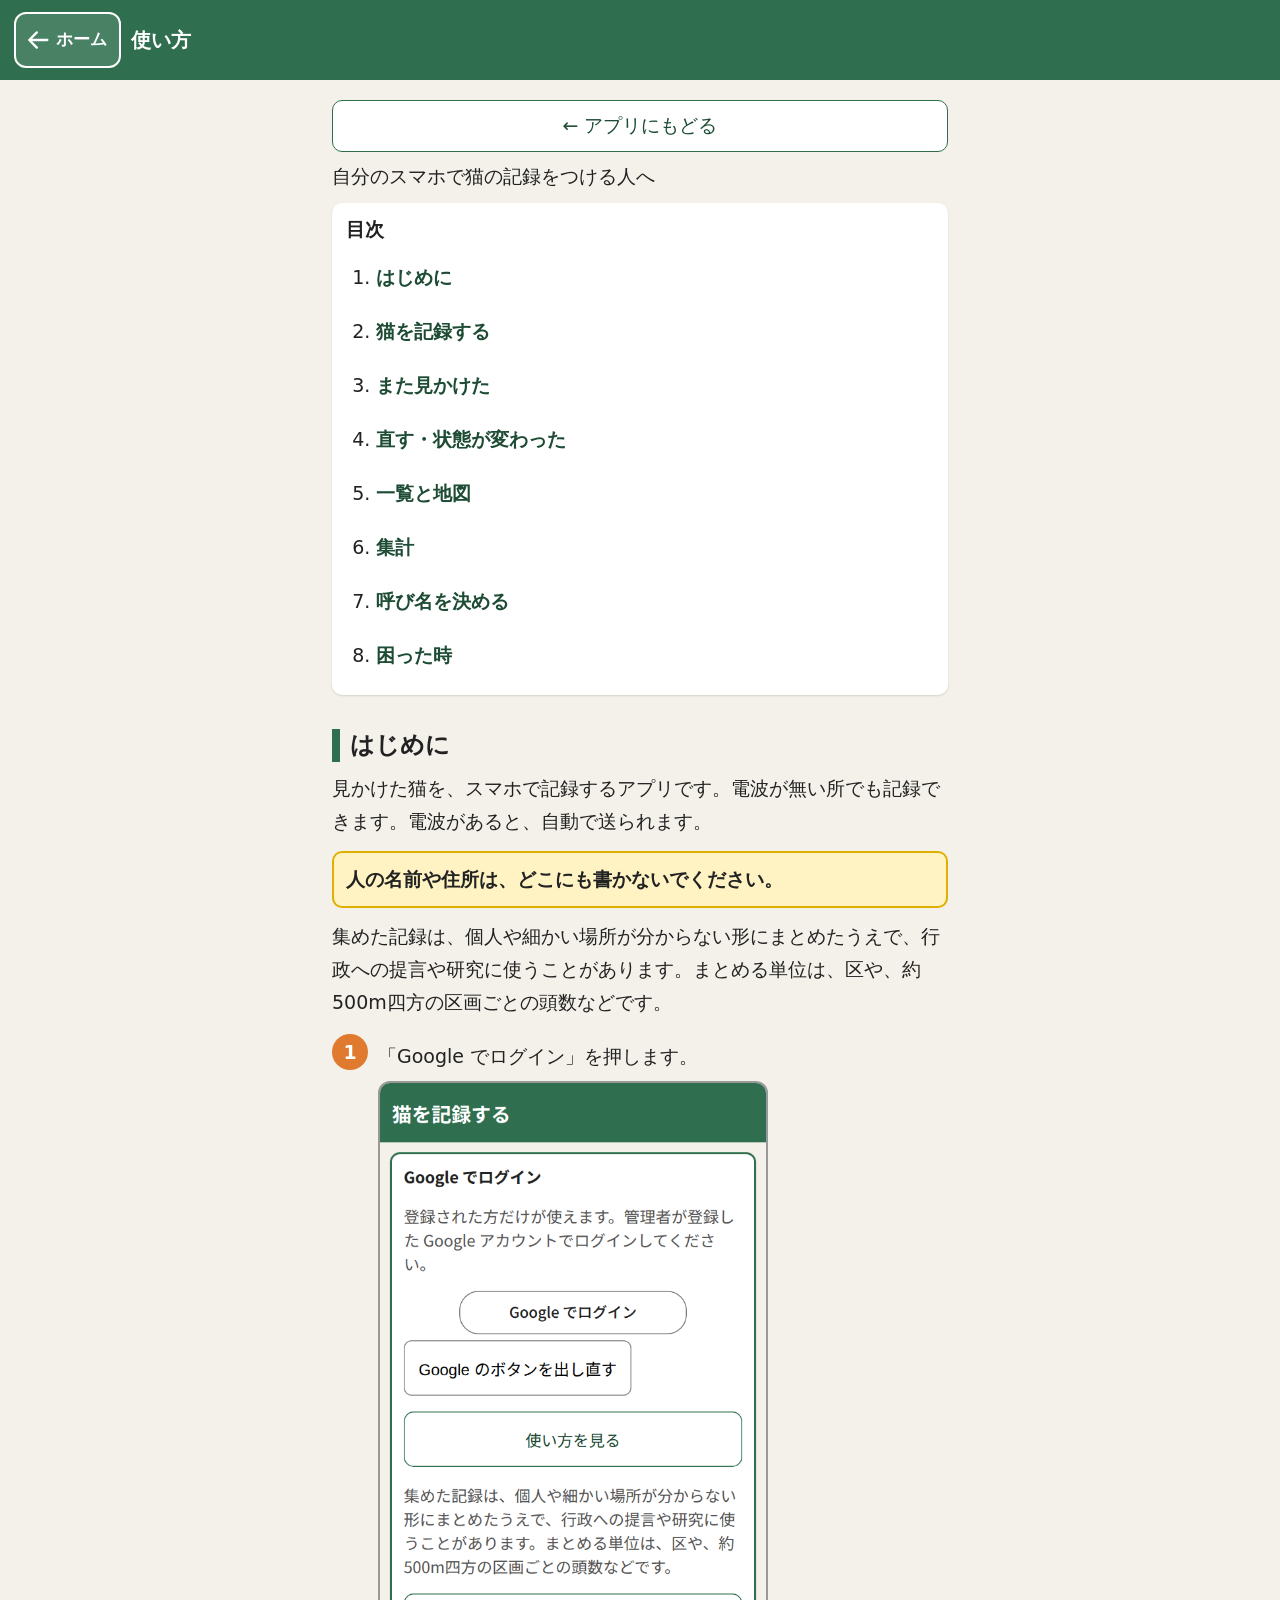
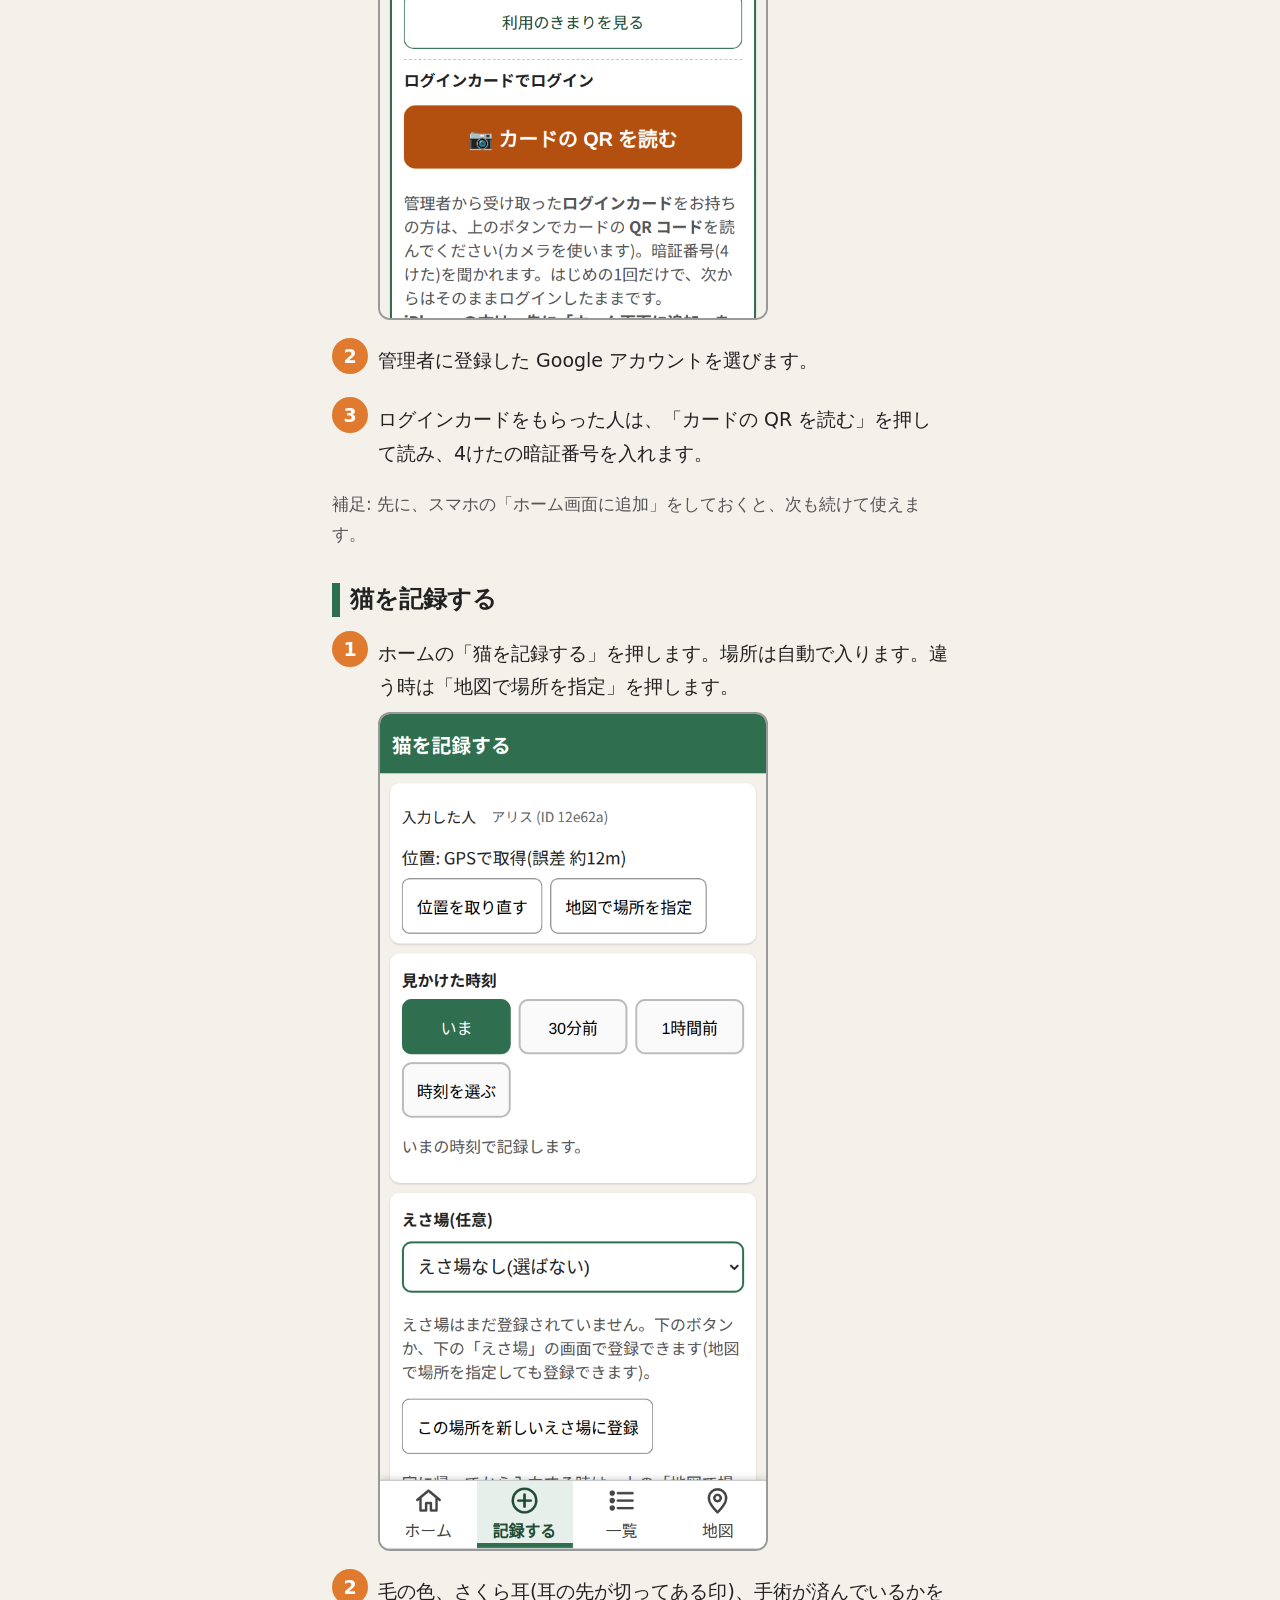
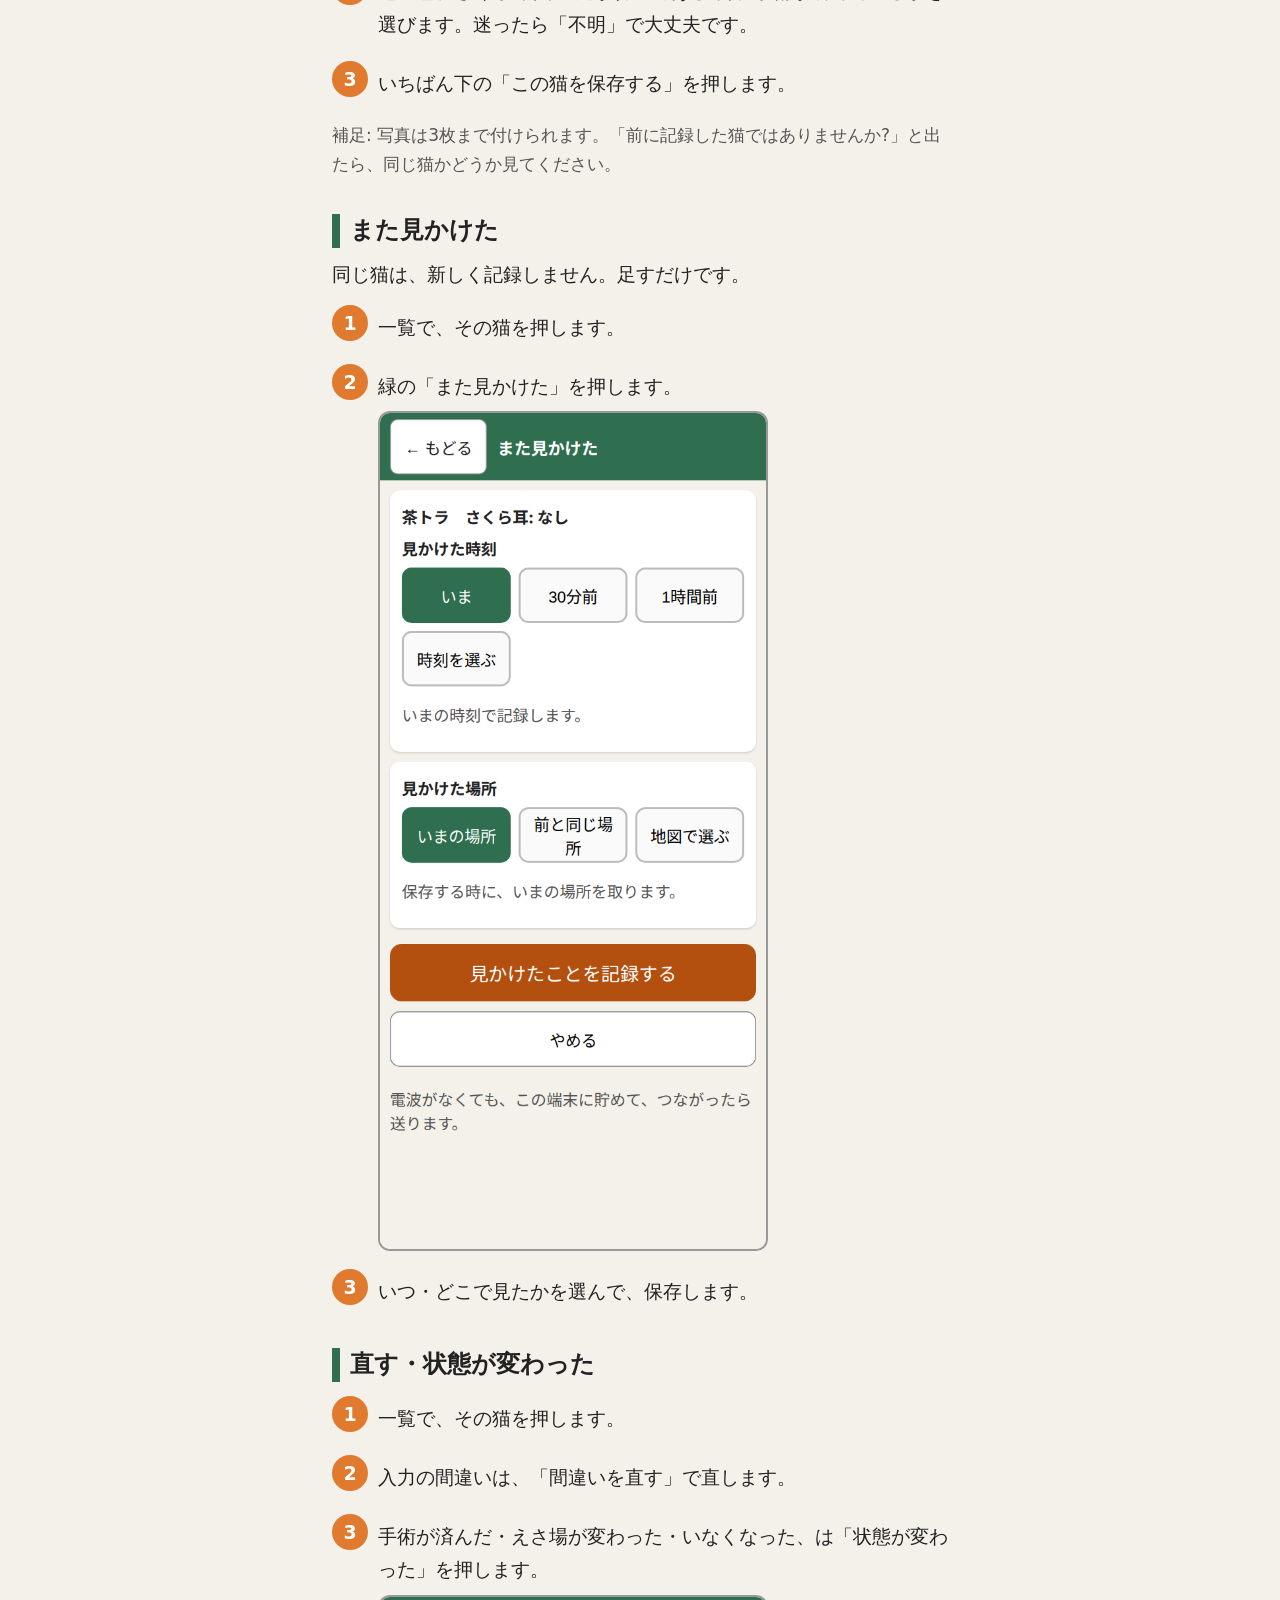
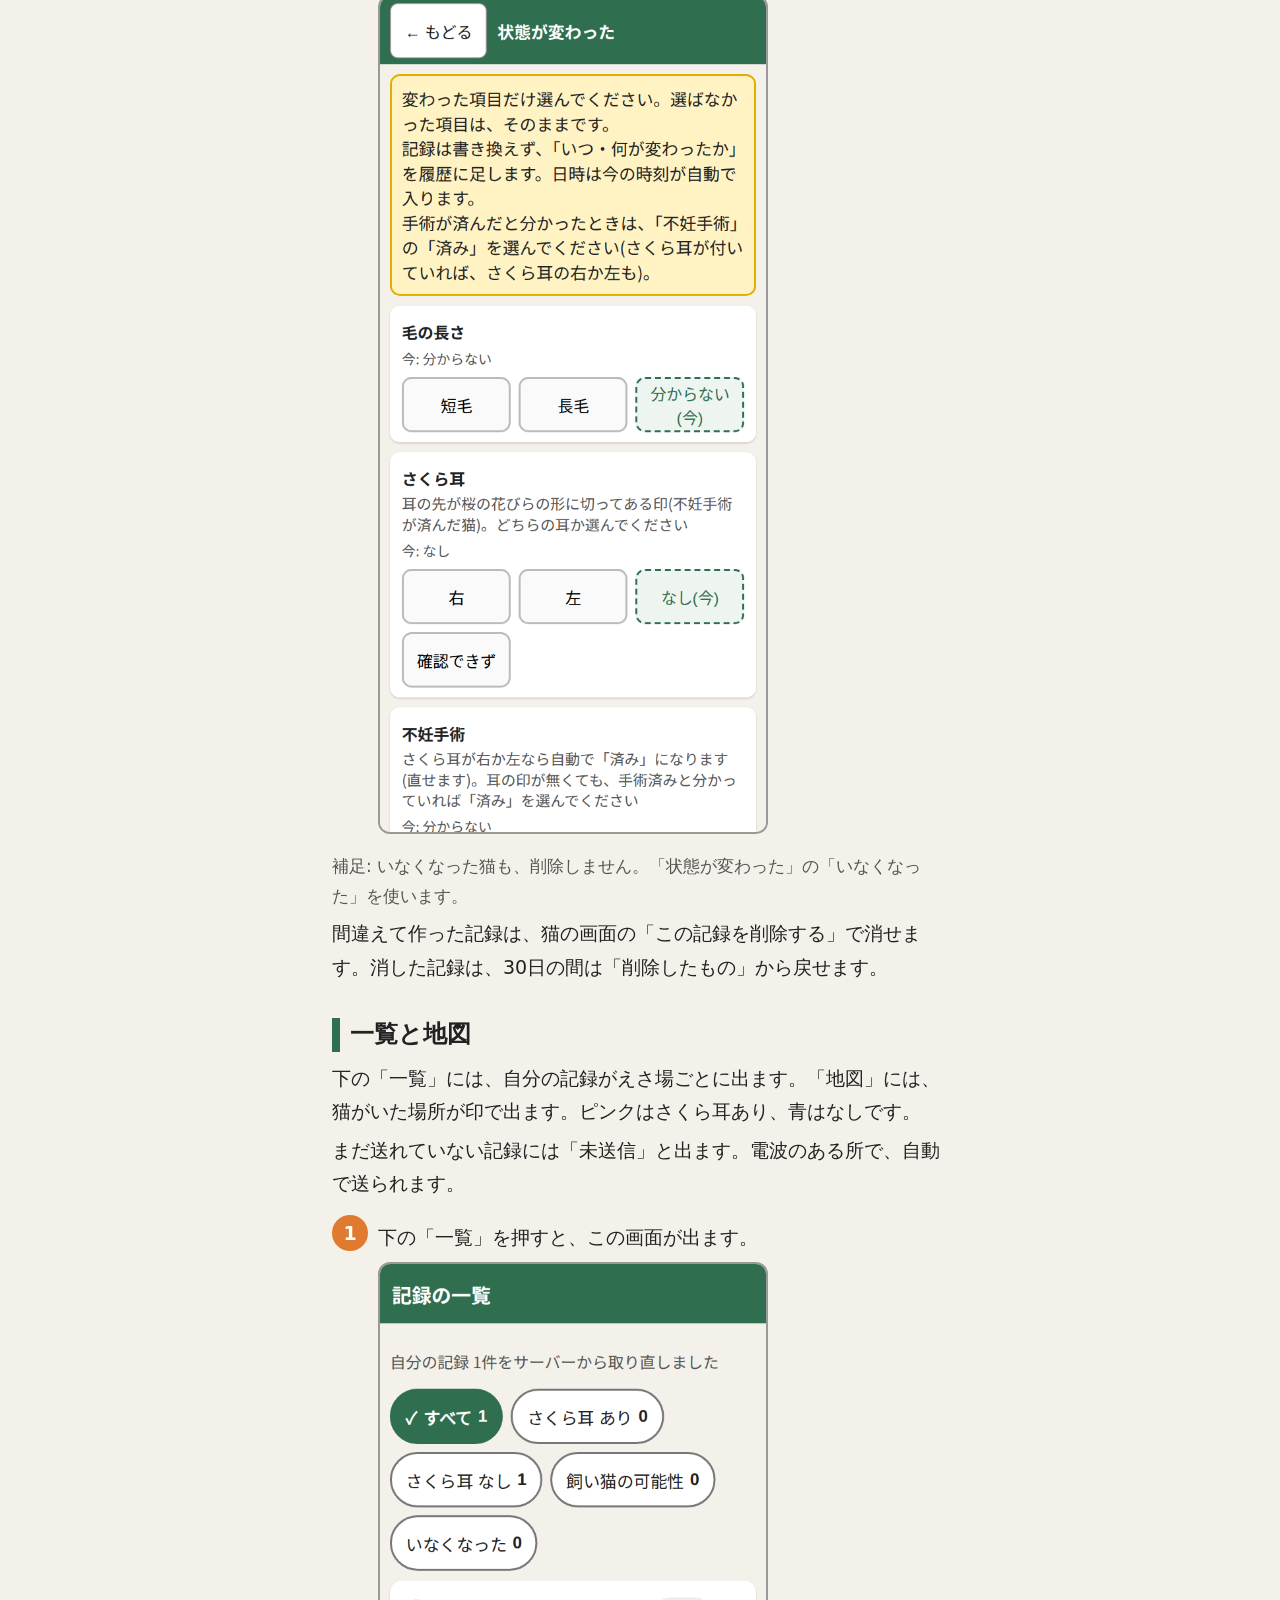
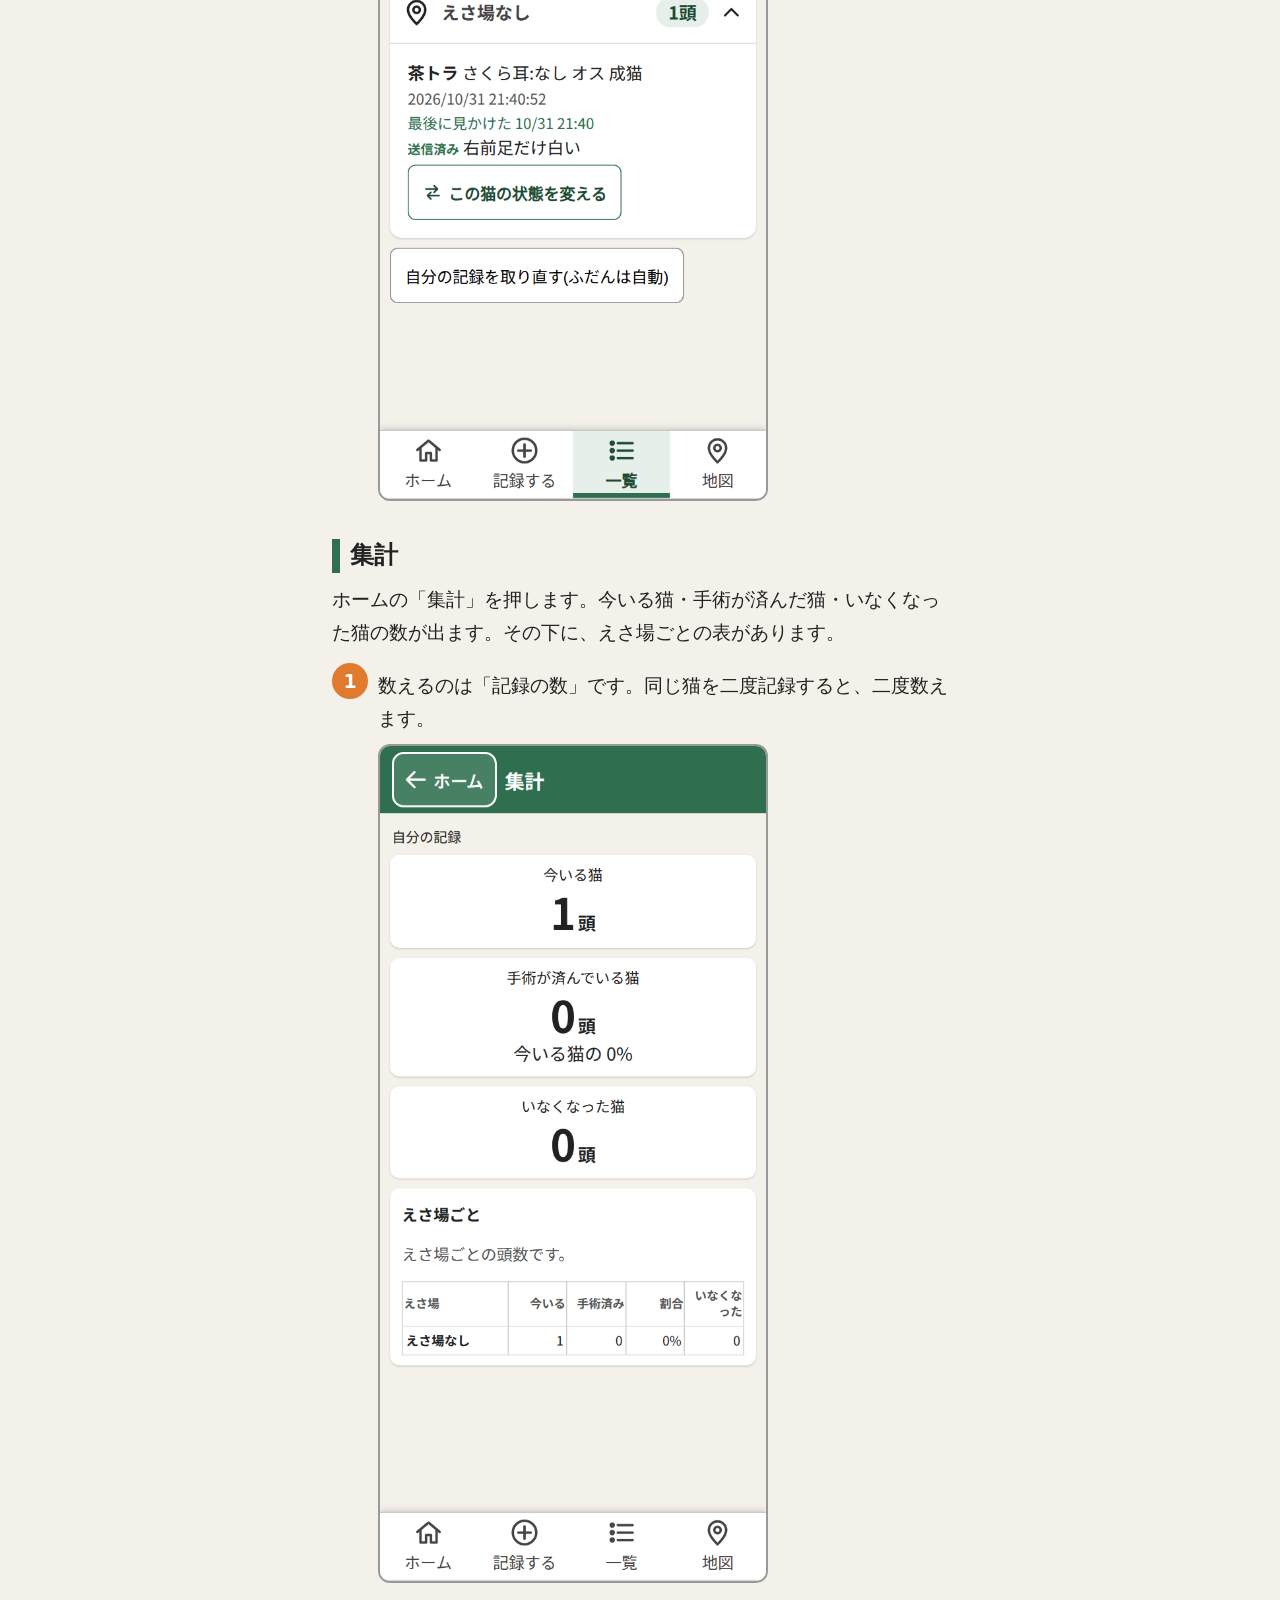
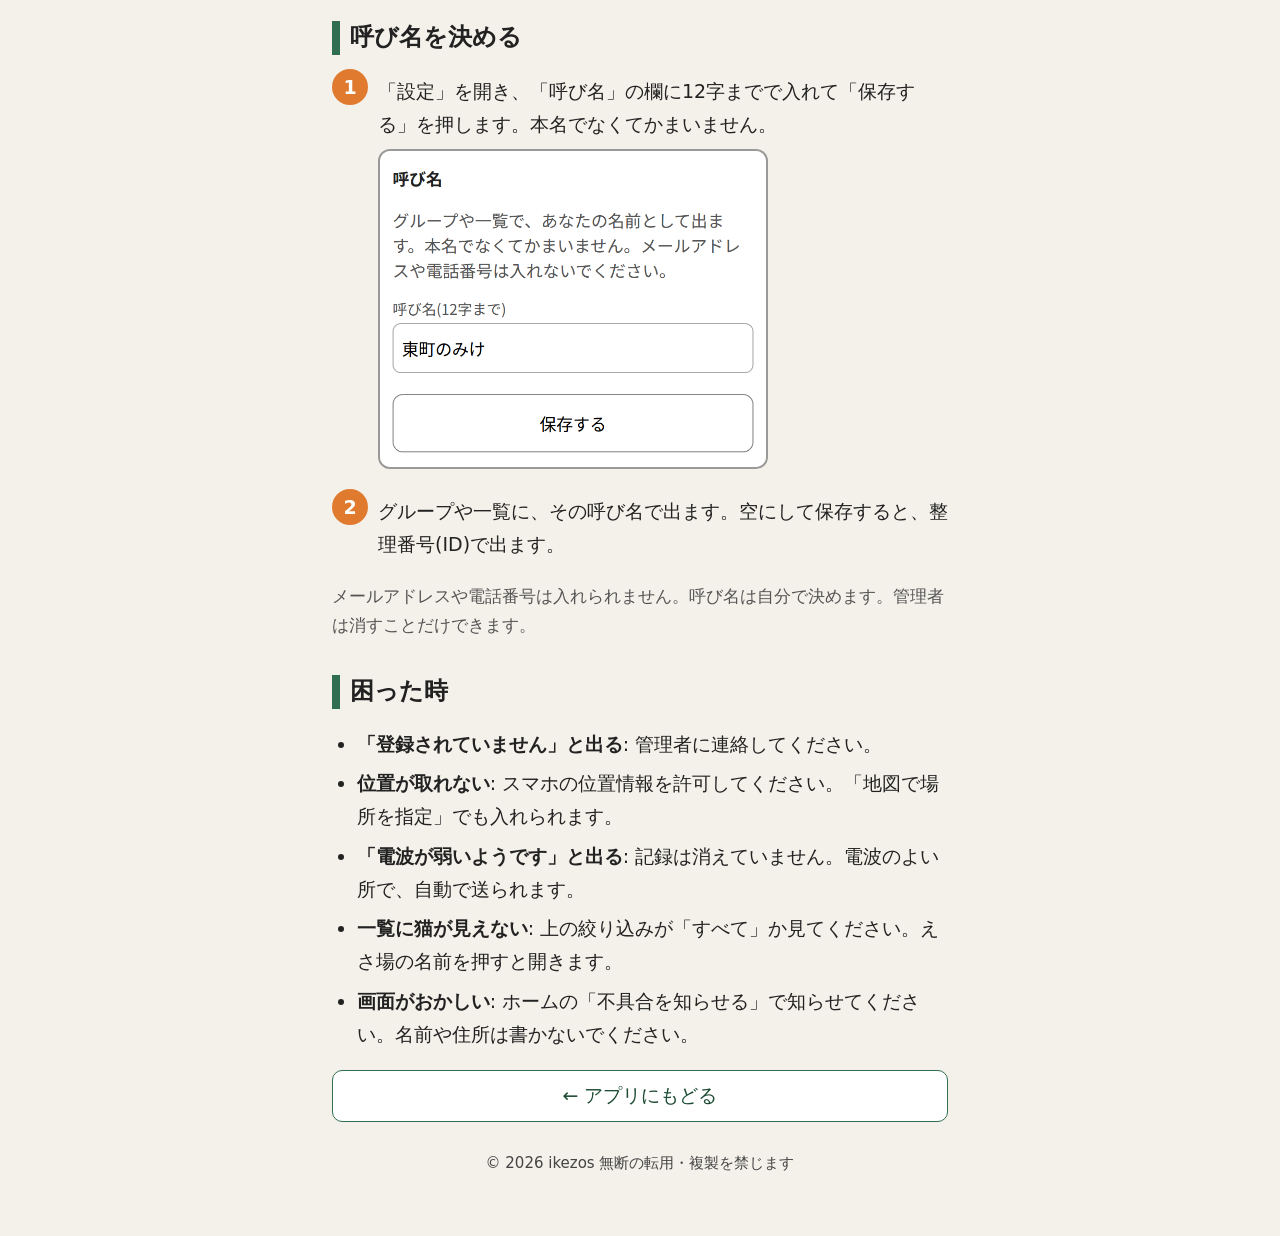
==== help.html @ fbeac210 "まちねこ帳 v49 を公開(Pi の予備の道・P20261031T213914Z-EA3C4F)" ====
<!doctype html>
<html lang="ja">
<head>
<meta charset="utf-8">
<meta name="viewport" content="width=device-width,initial-scale=1">
<meta name="theme-color" content="#2f6f4f">
<meta name="copyright" content="© 2026 ikezos">
<title>使い方 | まちねこ帳</title>
<style>
.copy{text-align:center;font-size:15px;color:#444;margin:28px 0 0}
*{box-sizing:border-box}
body{margin:0;font-family:system-ui,"Hiragino Sans","Noto Sans JP","Noto Sans CJK JP",sans-serif;background:#f4f1ea;color:#222;font-size:19px;line-height:1.75}
header{background:#2f6f4f;color:#fff;padding:12px 14px;min-height:56px}
header h1{font-size:20px;margin:0;line-height:1.4}header a{color:#fff}
main{padding:12px 12px 60px;max-width:640px;margin:0 auto}
h2{font-size:24px;margin:34px 0 10px;border-left:8px solid #2f6f4f;padding-left:10px;line-height:1.4}
h3{font-size:21px;margin:22px 0 6px;color:#1d4b34}
p,li{margin:6px 0}ul{padding-left:1.3em}
.card{background:#fff;border-radius:10px;padding:10px 14px;margin:10px 0;box-shadow:0 1px 2px #0002}
.warn{background:#fff3c4;border:2px solid #e0b000;border-radius:10px;padding:10px 12px;margin:12px 0}
.note{font-size:17px;color:#555}
.step{display:flex;gap:10px;margin:14px 0}.num{flex:0 0 36px;height:36px;border-radius:50%;background:#e07a2f;color:#fff;font-weight:bold;text-align:center;line-height:36px}
.step .body{flex:1;min-width:0}
.shot{display:block;width:100%;max-width:390px;height:auto;margin:8px 0 4px;border:2px solid #999;border-radius:12px}
.aud{display:inline-block;font-size:14px;font-weight:bold;background:#e6efe9;color:#2f6f4f;border:1px solid #2f6f4f;border-radius:10px;padding:0 8px;margin-left:8px;vertical-align:3px}
nav.toc ol{margin:0;padding-left:1.6em}nav.toc a{display:block;min-height:48px;line-height:48px;color:#1d4b34;text-decoration:none;font-weight:bold}
.pdfs a,.back{display:flex;align-items:center;justify-content:center;min-height:52px;margin:8px 0;border:1px solid #2f6f4f;border-radius:10px;background:#fff;color:#1d4b34;text-decoration:none;text-align:center;padding:6px 10px}
.hdr{display:flex;align-items:center;gap:10px}.hdr h1{flex:1}.hb{display:inline-flex;align-items:center;gap:4px;min-height:56px;padding:0 12px 0 8px;border:2px solid #fff;border-radius:12px;background:rgba(255,255,255,.12);font-weight:bold;font-size:17px;text-decoration:none}
</style>
</head>
<body>
<header class="hdr"><a class="hb" href="index.html" aria-label="ホームへ戻る"><svg width="28" height="28" viewBox="0 0 24 24" fill="none" stroke="currentColor" stroke-width="2" stroke-linecap="round" stroke-linejoin="round" aria-hidden="true"><path d="M20 12H5"/><path d="M11 5.5 4.5 12l6.5 6.5"/></svg>ホーム</a><h1>使い方</h1></header>
<main>
<a class="back" href="index.html">← アプリにもどる</a>
<p>自分のスマホで猫の記録をつける人へ</p>
<nav class="toc card"><b>目次</b><ol><li><a href="#start">はじめに</a></li><li><a href="#record">猫を記録する</a></li><li><a href="#again">また見かけた</a></li><li><a href="#fix">直す・状態が変わった</a></li><li><a href="#listmap">一覧と地図</a></li><li><a href="#stats">集計</a></li><li><a href="#nick">呼び名を決める</a></li><li><a href="#help">困った時</a></li></ol></nav>
<section id="start"><h2>はじめに</h2>
<p>見かけた猫を、スマホで記録するアプリです。電波が無い所でも記録できます。電波があると、自動で送られます。</p>
<div class="warn"><b>人の名前や住所は、どこにも書かないでください。</b></div>
<p>集めた記録は、個人や細かい場所が分からない形にまとめたうえで、行政への提言や研究に使うことがあります。まとめる単位は、区や、約500m四方の区画ごとの頭数などです。</p>
<div class="step"><div class="num">1</div><div class="body"><p>「Google でログイン」を押します。</p><img class="shot" src="help-img/01-login.png" alt="画面の写し: 手順1" width="390" loading="lazy"></div></div>
<div class="step"><div class="num">2</div><div class="body"><p>管理者に登録した Google アカウントを選びます。</p></div></div>
<div class="step"><div class="num">3</div><div class="body"><p>ログインカードをもらった人は、「カードの QR を読む」を押して読み、4けたの暗証番号を入れます。</p></div></div>
<p class="note">補足: 先に、スマホの「ホーム画面に追加」をしておくと、次も続けて使えます。</p></section>
<section id="record"><h2>猫を記録する</h2>
<div class="step"><div class="num">1</div><div class="body"><p>ホームの「猫を記録する」を押します。場所は自動で入ります。違う時は「地図で場所を指定」を押します。</p><img class="shot" src="help-img/13-record-top.png" alt="画面の写し: 手順1" width="390" loading="lazy"></div></div>
<div class="step"><div class="num">2</div><div class="body"><p>毛の色、さくら耳(耳の先が切ってある印)、手術が済んでいるかを選びます。迷ったら「不明」で大丈夫です。</p></div></div>
<div class="step"><div class="num">3</div><div class="body"><p>いちばん下の「この猫を保存する」を押します。</p></div></div>
<p class="note">補足: 写真は3枚まで付けられます。「前に記録した猫ではありませんか?」と出たら、同じ猫かどうか見てください。</p></section>
<section id="again"><h2>また見かけた</h2>
<p>同じ猫は、新しく記録しません。足すだけです。</p>
<div class="step"><div class="num">1</div><div class="body"><p>一覧で、その猫を押します。</p></div></div>
<div class="step"><div class="num">2</div><div class="body"><p>緑の「また見かけた」を押します。</p><img class="shot" src="help-img/80-sight-sheet.png" alt="画面の写し: 手順2" width="390" loading="lazy"></div></div>
<div class="step"><div class="num">3</div><div class="body"><p>いつ・どこで見たかを選んで、保存します。</p></div></div></section>
<section id="fix"><h2>直す・状態が変わった</h2>
<div class="step"><div class="num">1</div><div class="body"><p>一覧で、その猫を押します。</p></div></div>
<div class="step"><div class="num">2</div><div class="body"><p>入力の間違いは、「間違いを直す」で直します。</p></div></div>
<div class="step"><div class="num">3</div><div class="body"><p>手術が済んだ・えさ場が変わった・いなくなった、は「状態が変わった」を押します。</p><img class="shot" src="help-img/27-change.png" alt="画面の写し: 手順3" width="390" loading="lazy"></div></div>
<p class="note">補足: いなくなった猫も、削除しません。「状態が変わった」の「いなくなった」を使います。</p>
<p>間違えて作った記録は、猫の画面の「この記録を削除する」で消せます。消した記録は、30日の間は「削除したもの」から戻せます。</p></section>
<section id="listmap"><h2>一覧と地図</h2>
<p>下の「一覧」には、自分の記録がえさ場ごとに出ます。「地図」には、猫がいた場所が印で出ます。ピンクはさくら耳あり、青はなしです。</p>
<p>まだ送れていない記録には「未送信」と出ます。電波のある所で、自動で送られます。</p>
<div class="step"><div class="num">1</div><div class="body"><p>下の「一覧」を押すと、この画面が出ます。</p><img class="shot" src="help-img/23-list-sent.png" alt="画面の写し: 手順1" width="390" loading="lazy"></div></div></section>
<section id="stats"><h2>集計</h2>
<p>ホームの「集計」を押します。今いる猫・手術が済んだ猫・いなくなった猫の数が出ます。その下に、えさ場ごとの表があります。</p>
<div class="step"><div class="num">1</div><div class="body"><p>数えるのは「記録の数」です。同じ猫を二度記録すると、二度数えます。</p><img class="shot" src="help-img/32-stats.png" alt="画面の写し: 手順1" width="390" loading="lazy"></div></div></section>
<section id="nick"><h2>呼び名を決める</h2>
<div class="step"><div class="num">1</div><div class="body"><p>「設定」を開き、「呼び名」の欄に12字までで入れて「保存する」を押します。本名でなくてかまいません。<img class="shot" src="help-img/07-nickname.png" alt="画面の写し: 呼び名の欄" width="390" loading="lazy"></p></div></div>
<div class="step"><div class="num">2</div><div class="body"><p>グループや一覧に、その呼び名で出ます。空にして保存すると、整理番号(ID)で出ます。</p></div></div>
<p class="note">メールアドレスや電話番号は入れられません。呼び名は自分で決めます。管理者は消すことだけできます。</p></section>
<section id="help"><h2>困った時</h2>
<ul><li><b>「登録されていません」と出る</b>: 管理者に連絡してください。</li><li><b>位置が取れない</b>: スマホの位置情報を許可してください。「地図で場所を指定」でも入れられます。</li><li><b>「電波が弱いようです」と出る</b>: 記録は消えていません。電波のよい所で、自動で送られます。</li><li><b>一覧に猫が見えない</b>: 上の絞り込みが「すべて」か見てください。えさ場の名前を押すと開きます。</li><li><b>画面がおかしい</b>: ホームの「不具合を知らせる」で知らせてください。名前や住所は書かないでください。</li></ul></section>

<a class="back" href="index.html">← アプリにもどる</a>
<p class="copy">© 2026 ikezos 無断の転用・複製を禁じます</p>
</main>
</body>
</html>
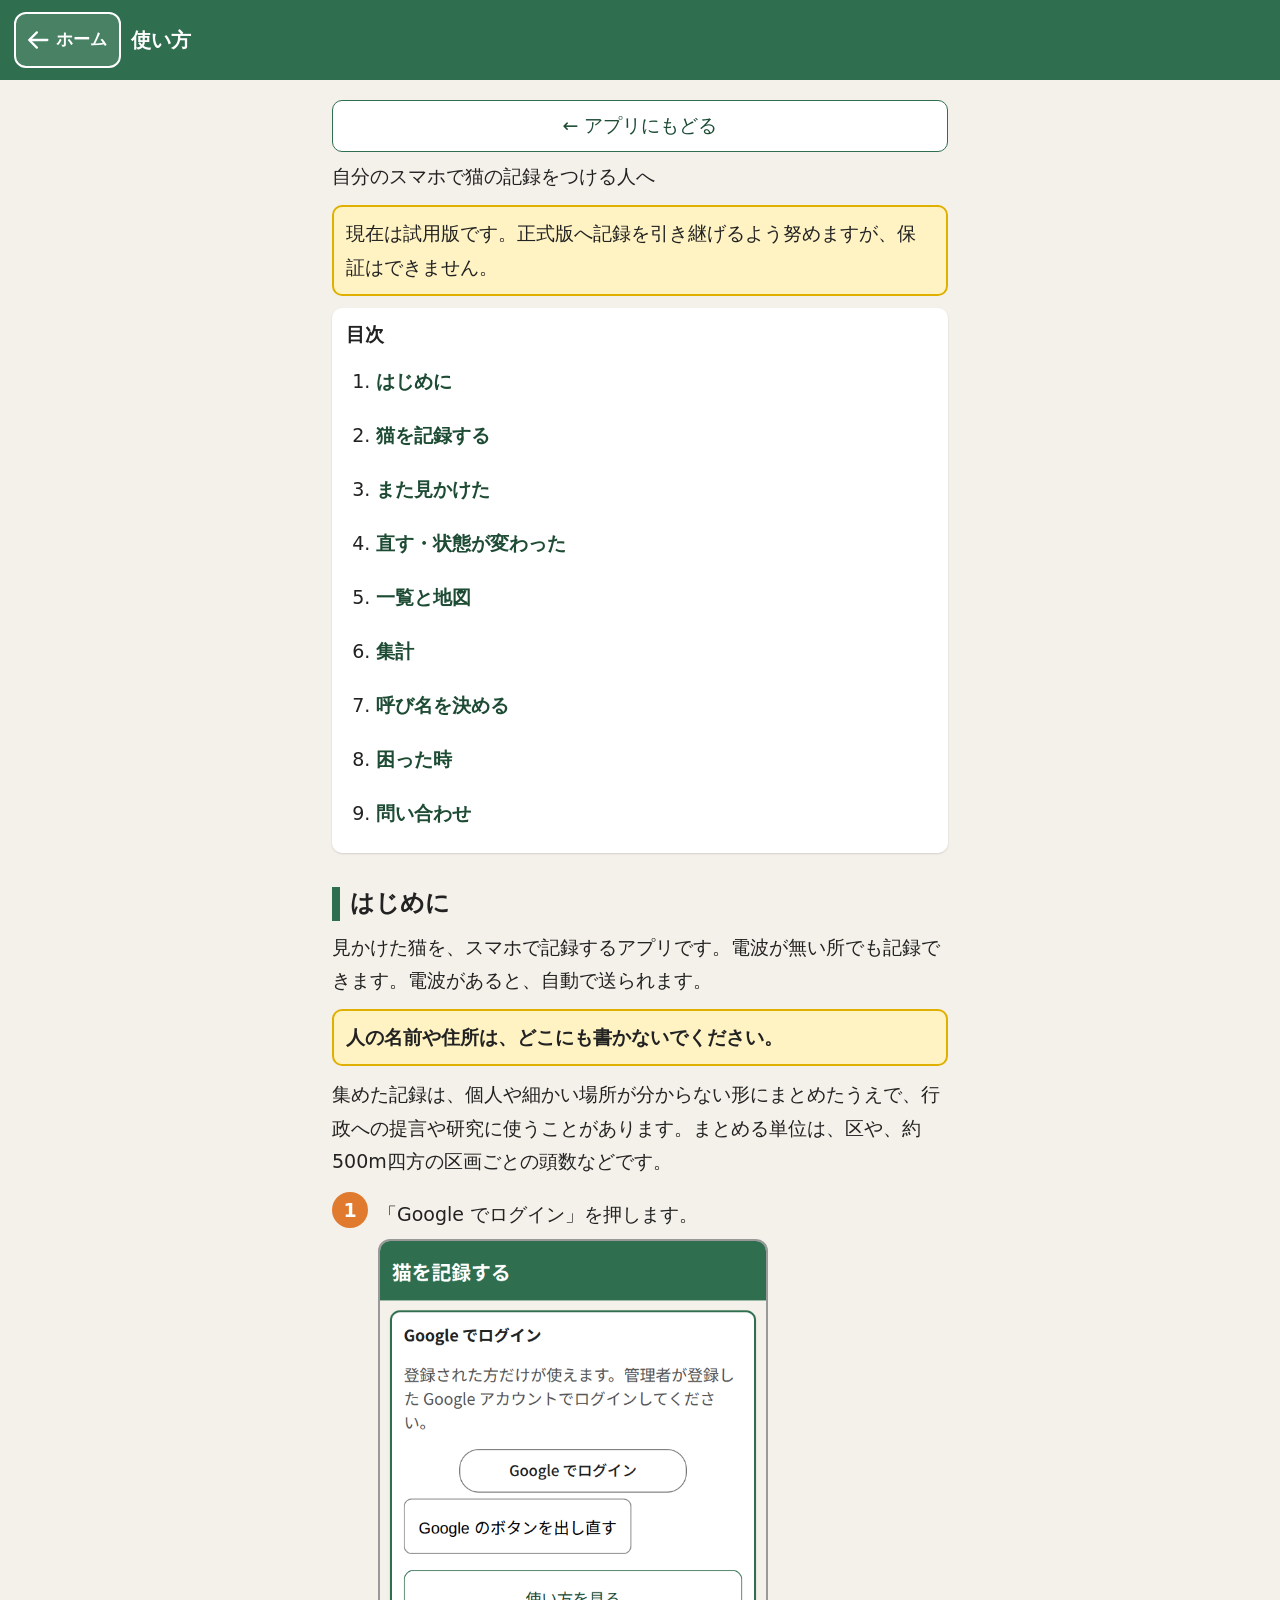
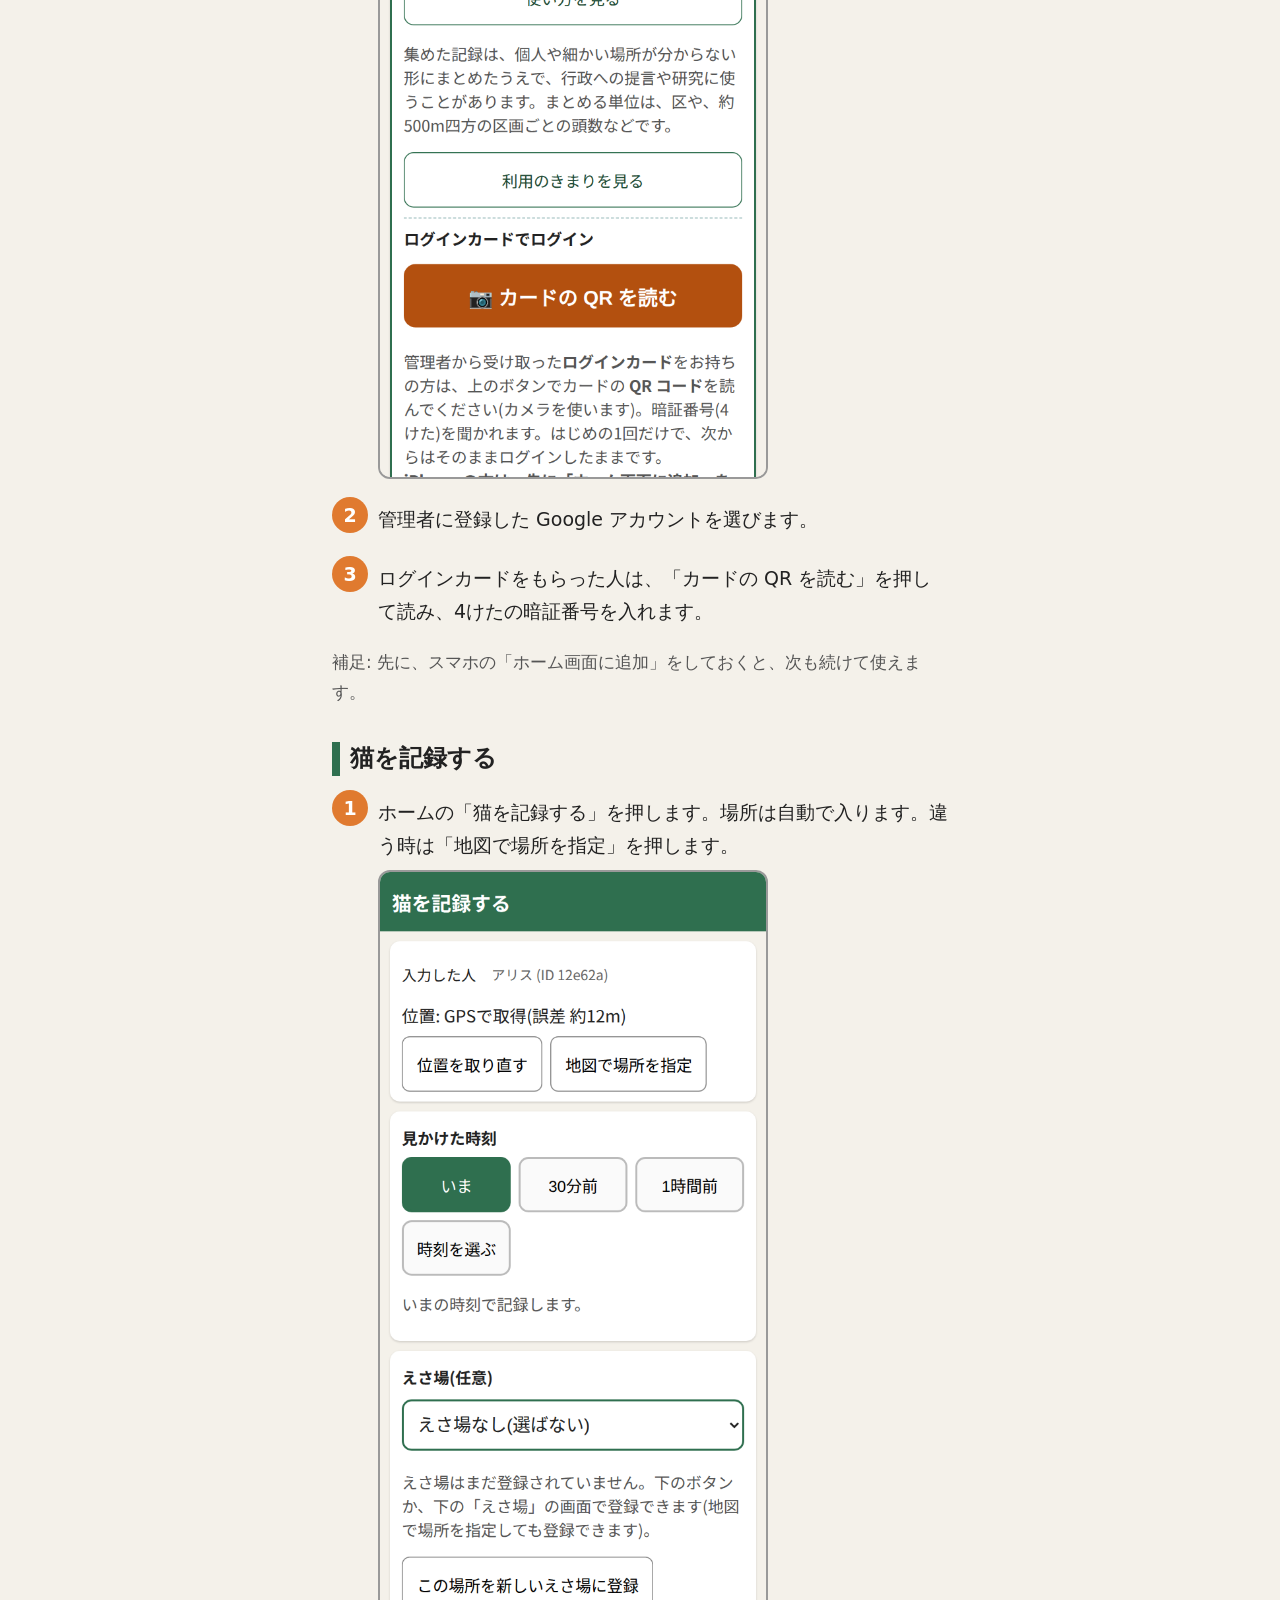
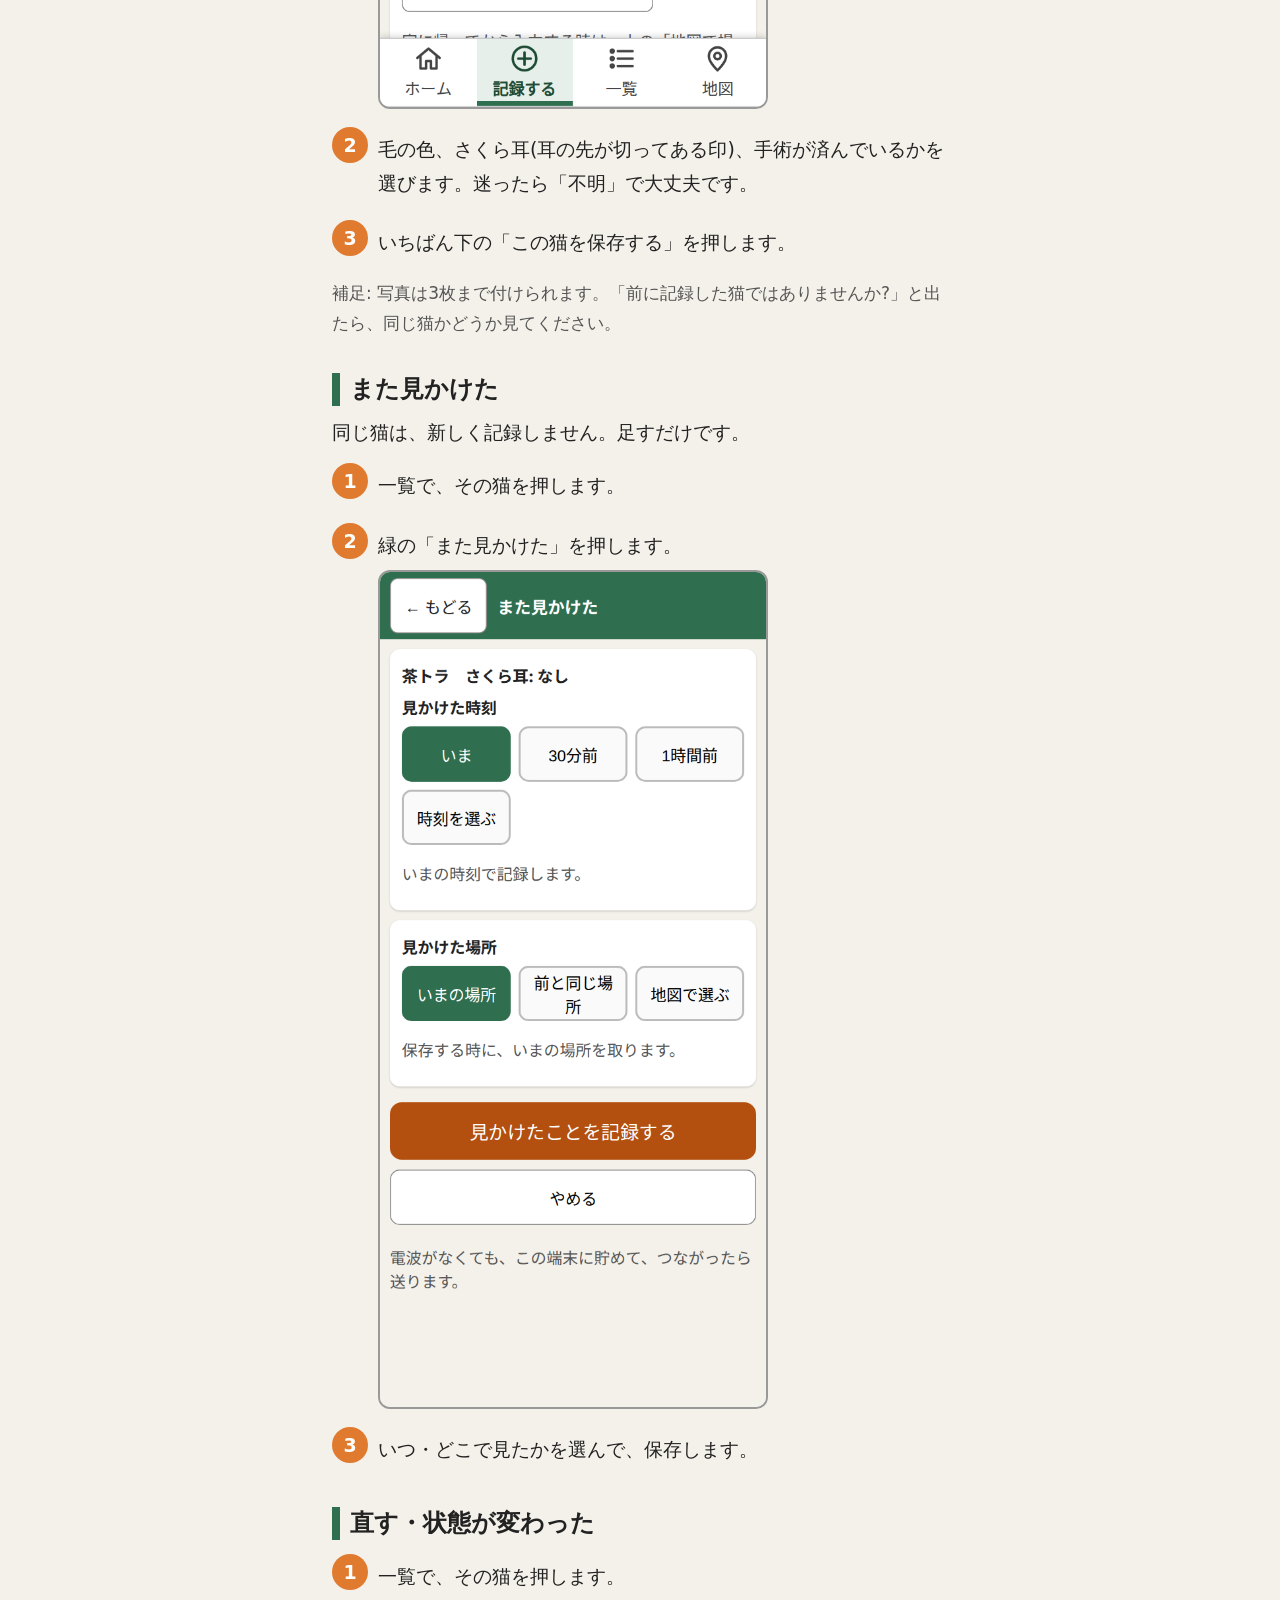
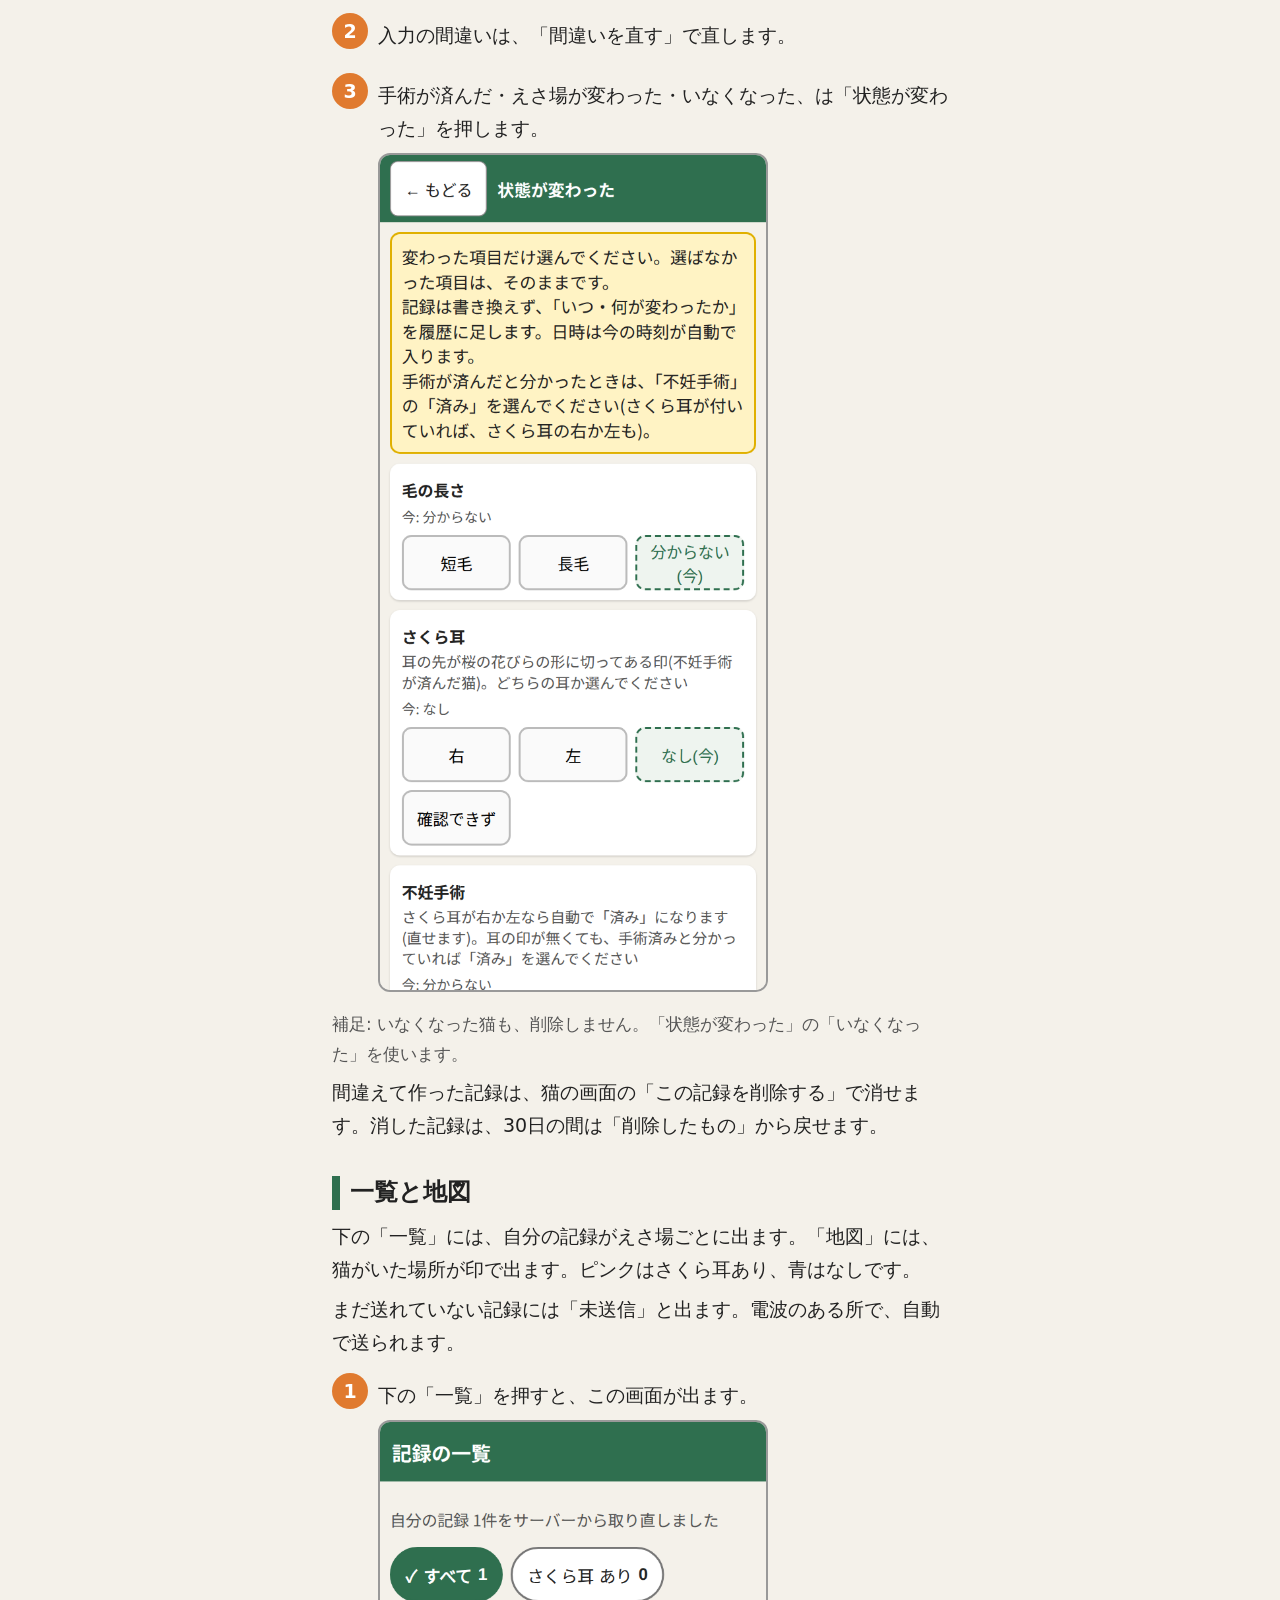
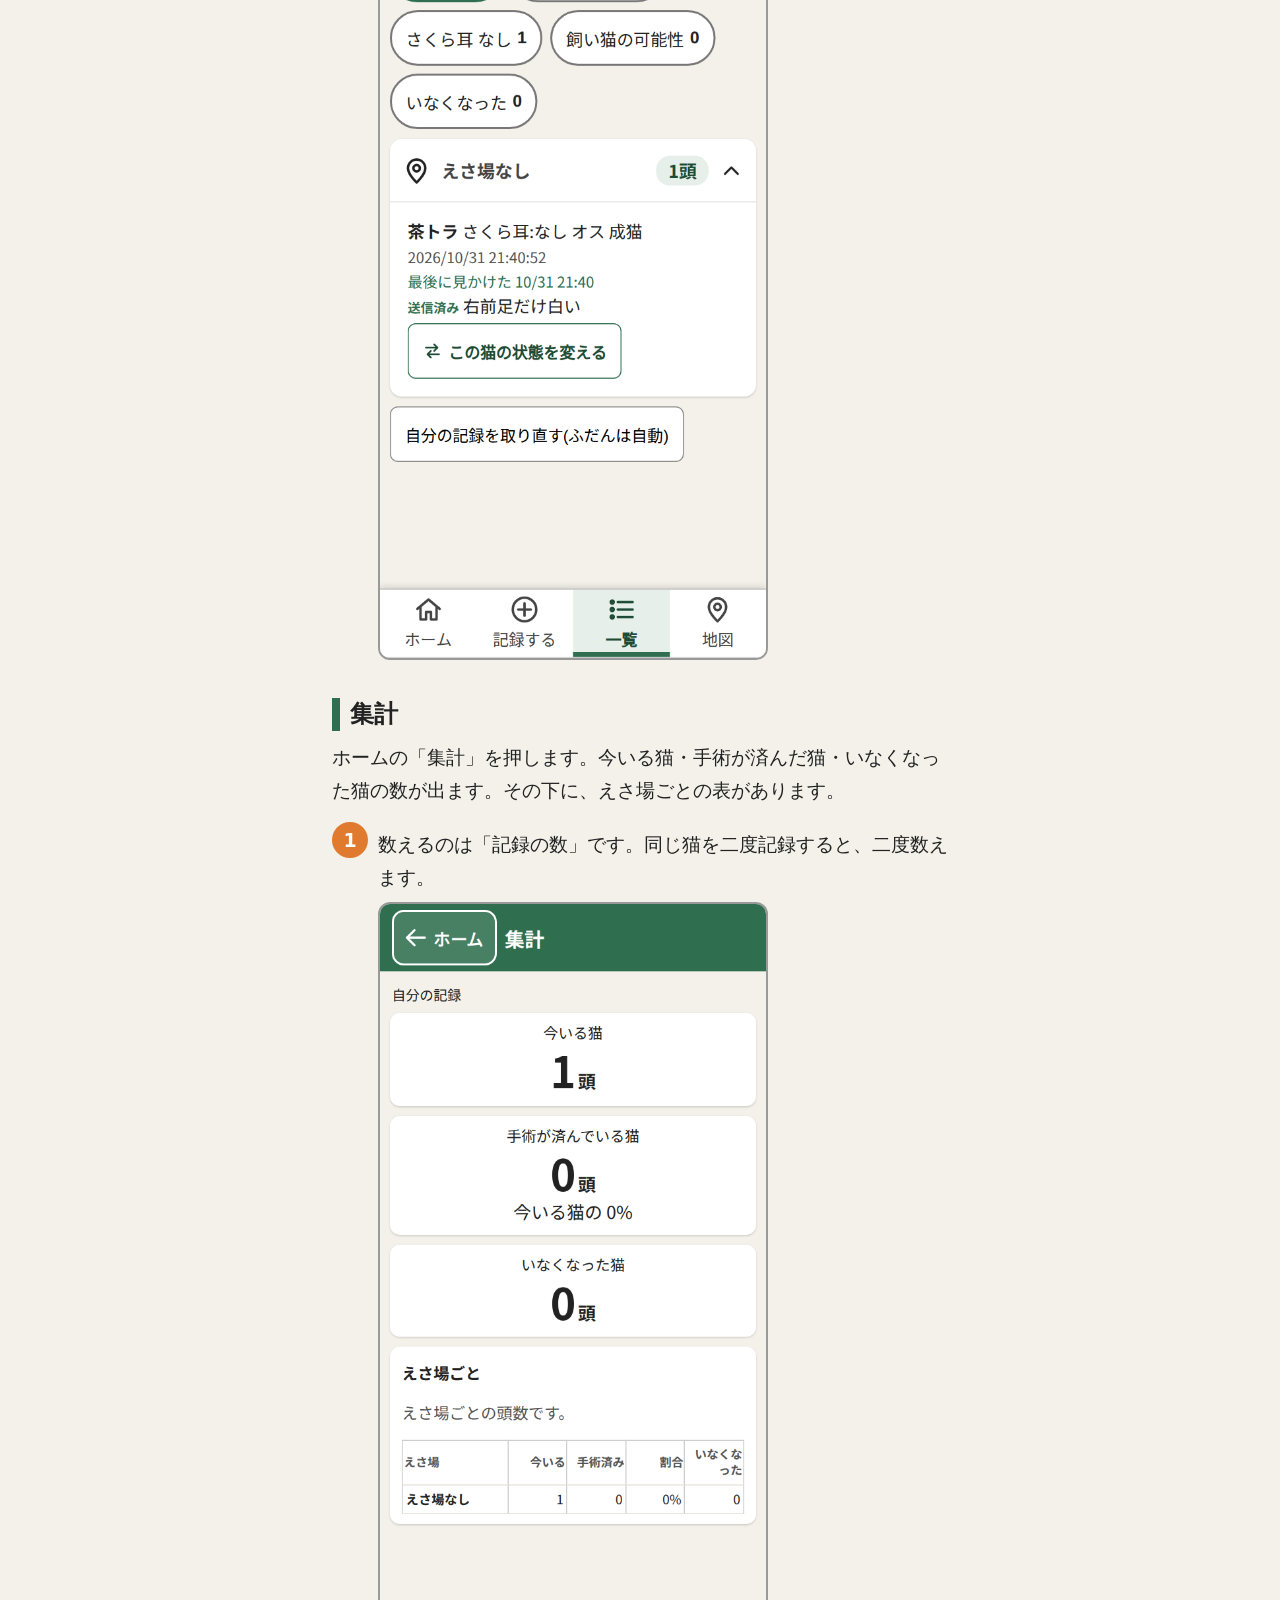
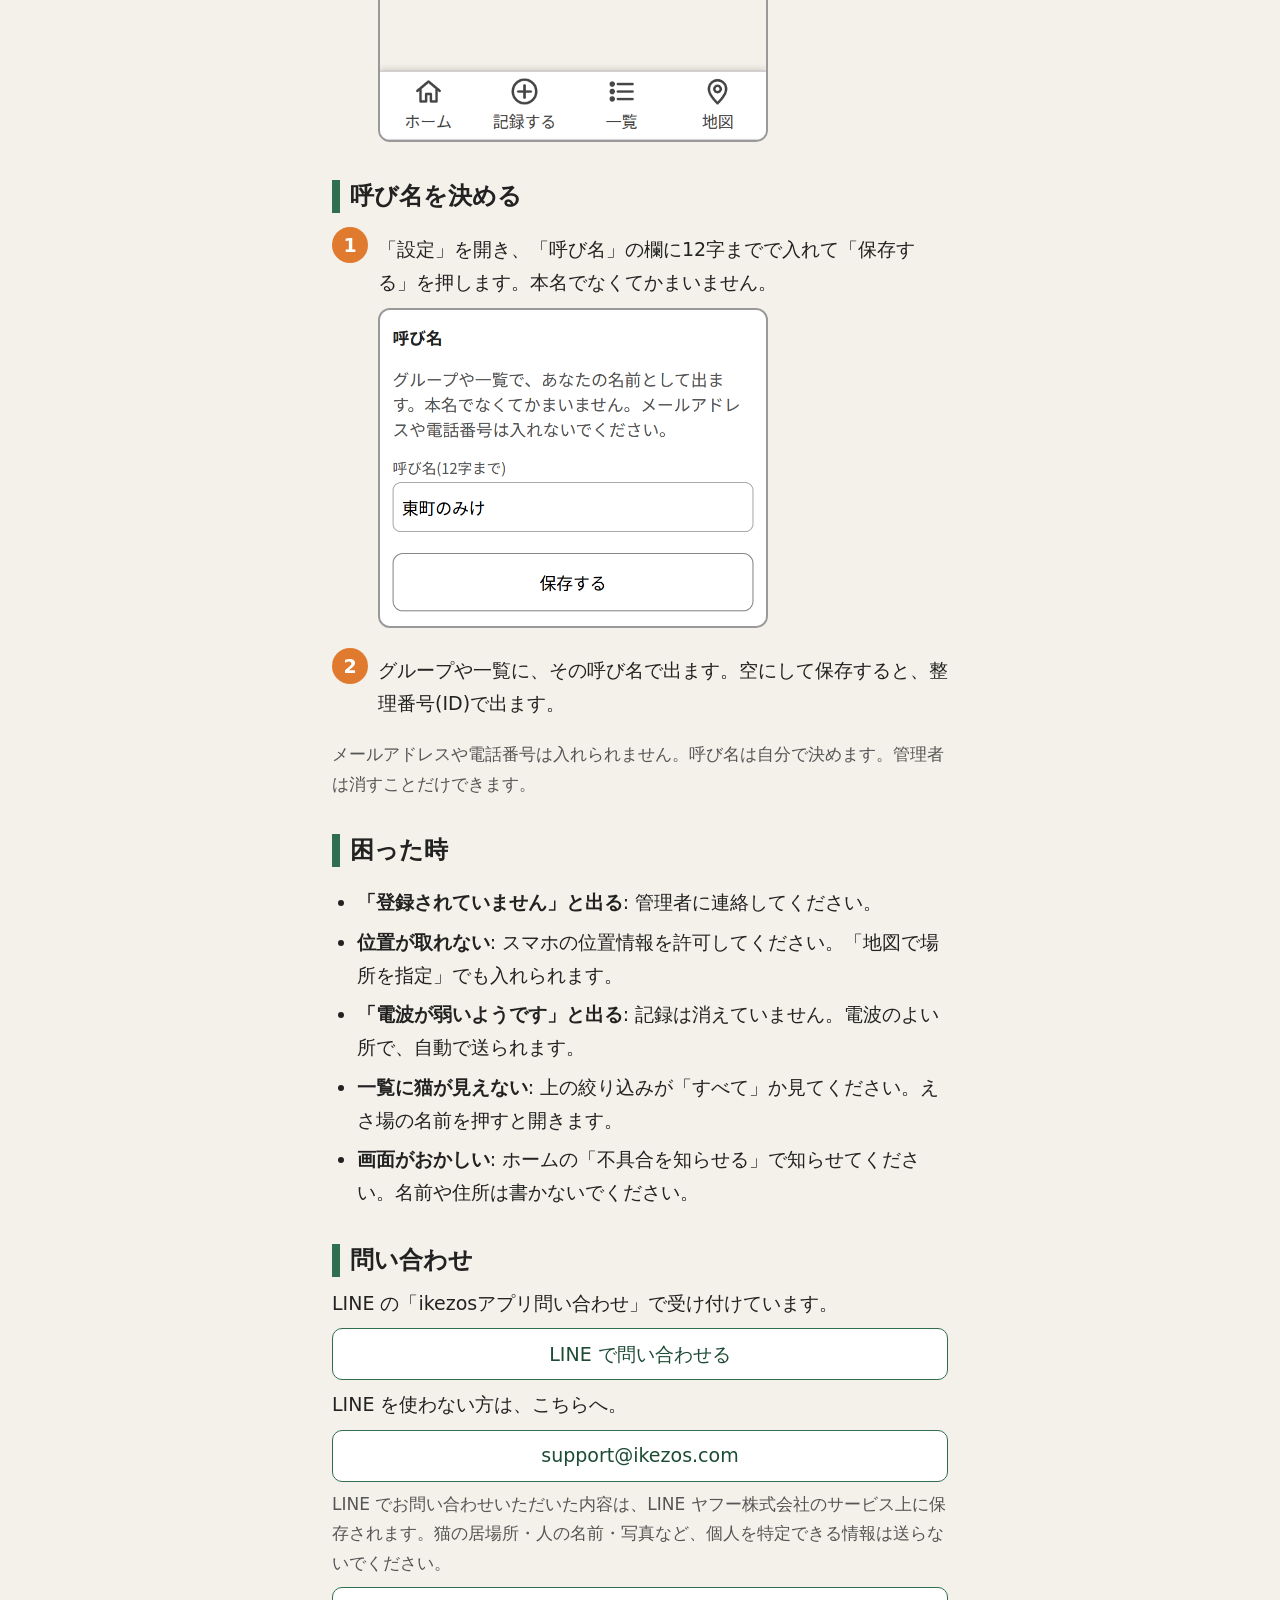
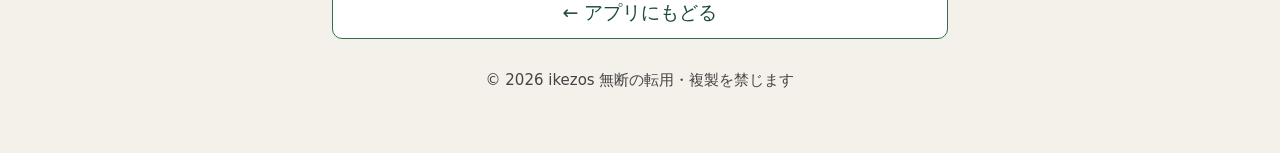
==== commit 623884a0: "まちねこ帳 v50 を公開(Pi の予備の道・P20261101T023724Z-BAF342)" ====
--- a/help.html
+++ b/help.html
@@ -33,7 +33,8 @@
 <main>
 <a class="back" href="index.html">← アプリにもどる</a>
 <p>自分のスマホで猫の記録をつける人へ</p>
-<nav class="toc card"><b>目次</b><ol><li><a href="#start">はじめに</a></li><li><a href="#record">猫を記録する</a></li><li><a href="#again">また見かけた</a></li><li><a href="#fix">直す・状態が変わった</a></li><li><a href="#listmap">一覧と地図</a></li><li><a href="#stats">集計</a></li><li><a href="#nick">呼び名を決める</a></li><li><a href="#help">困った時</a></li></ol></nav>
+<div class="warn" id="trial">現在は試用版です。正式版へ記録を引き継げるよう努めますが、保証はできません。</div>
+<nav class="toc card"><b>目次</b><ol><li><a href="#start">はじめに</a></li><li><a href="#record">猫を記録する</a></li><li><a href="#again">また見かけた</a></li><li><a href="#fix">直す・状態が変わった</a></li><li><a href="#listmap">一覧と地図</a></li><li><a href="#stats">集計</a></li><li><a href="#nick">呼び名を決める</a></li><li><a href="#help">困った時</a></li><li><a href="#contact">問い合わせ</a></li></ol></nav>
 <section id="start"><h2>はじめに</h2>
 <p>見かけた猫を、スマホで記録するアプリです。電波が無い所でも記録できます。電波があると、自動で送られます。</p>
 <div class="warn"><b>人の名前や住所は、どこにも書かないでください。</b></div>
@@ -71,6 +72,12 @@
 <p class="note">メールアドレスや電話番号は入れられません。呼び名は自分で決めます。管理者は消すことだけできます。</p></section>
 <section id="help"><h2>困った時</h2>
 <ul><li><b>「登録されていません」と出る</b>: 管理者に連絡してください。</li><li><b>位置が取れない</b>: スマホの位置情報を許可してください。「地図で場所を指定」でも入れられます。</li><li><b>「電波が弱いようです」と出る</b>: 記録は消えていません。電波のよい所で、自動で送られます。</li><li><b>一覧に猫が見えない</b>: 上の絞り込みが「すべて」か見てください。えさ場の名前を押すと開きます。</li><li><b>画面がおかしい</b>: ホームの「不具合を知らせる」で知らせてください。名前や住所は書かないでください。</li></ul></section>
+<section id="contact"><h2>問い合わせ</h2>
+<p>LINE の「ikezosアプリ問い合わせ」で受け付けています。</p>
+<a class="back" id="contact-line" href="https://lin.ee/600DoZ1" target="_blank" rel="noopener noreferrer">LINE で問い合わせる</a>
+<p>LINE を使わない方は、こちらへ。</p>
+<a class="back" href="mailto:support@ikezos.com">support@ikezos.com</a>
+<p class="note">LINE でお問い合わせいただいた内容は、LINE ヤフー株式会社のサービス上に保存されます。猫の居場所・人の名前・写真など、個人を特定できる情報は送らないでください。</p></section>
 
 <a class="back" href="index.html">← アプリにもどる</a>
 <p class="copy">© 2026 ikezos 無断の転用・複製を禁じます</p>
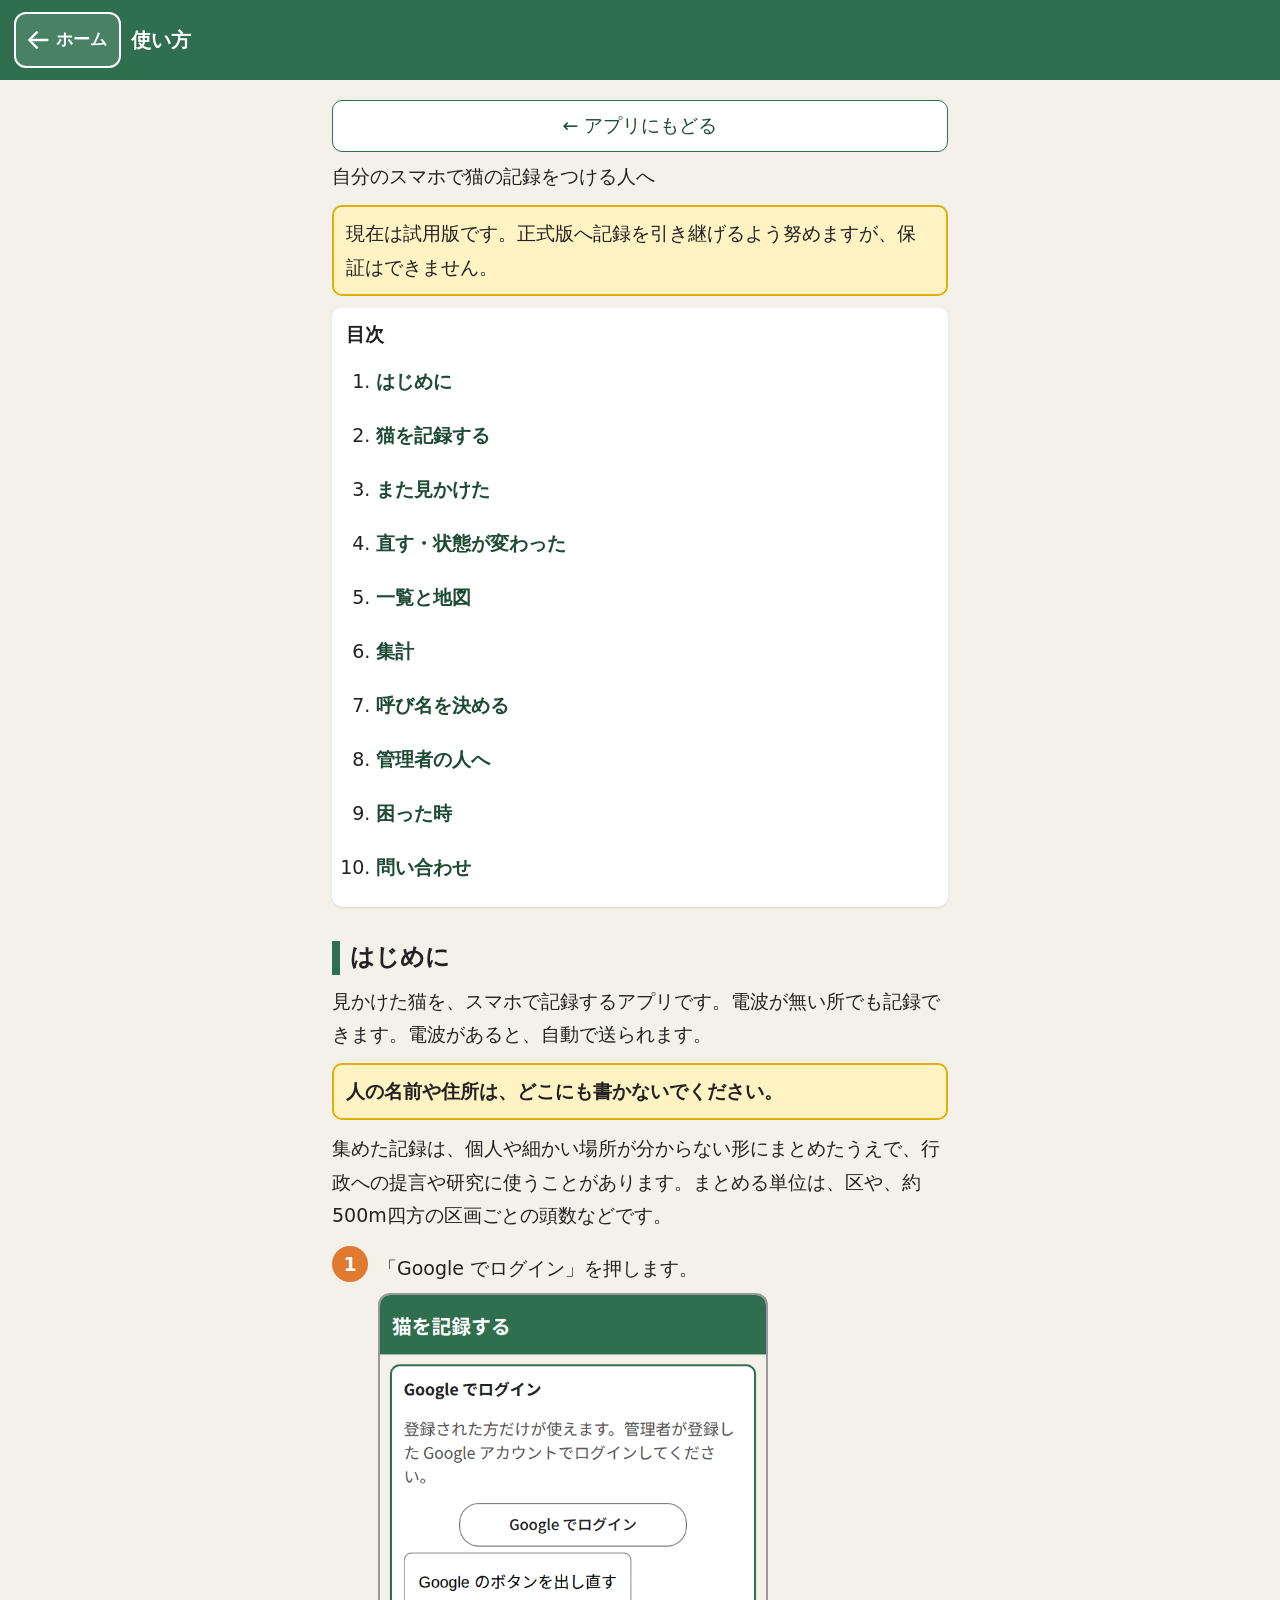
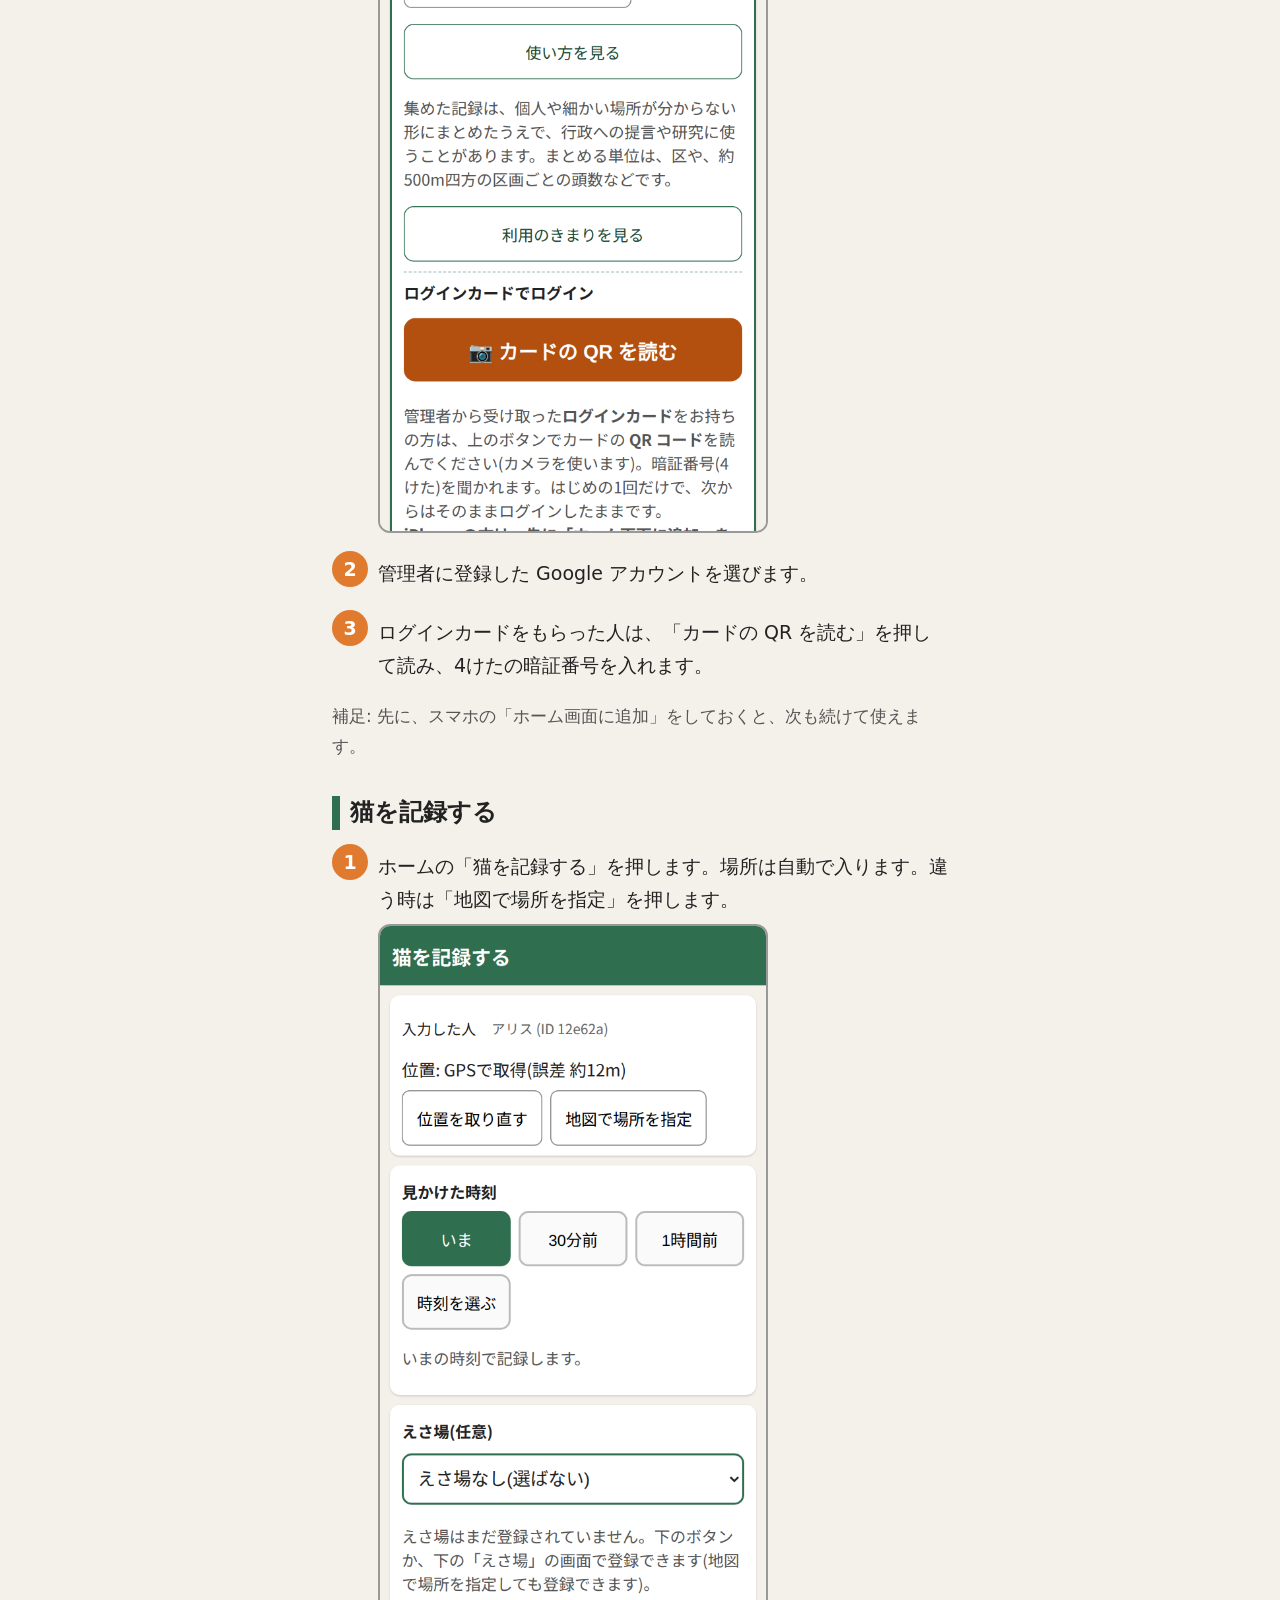
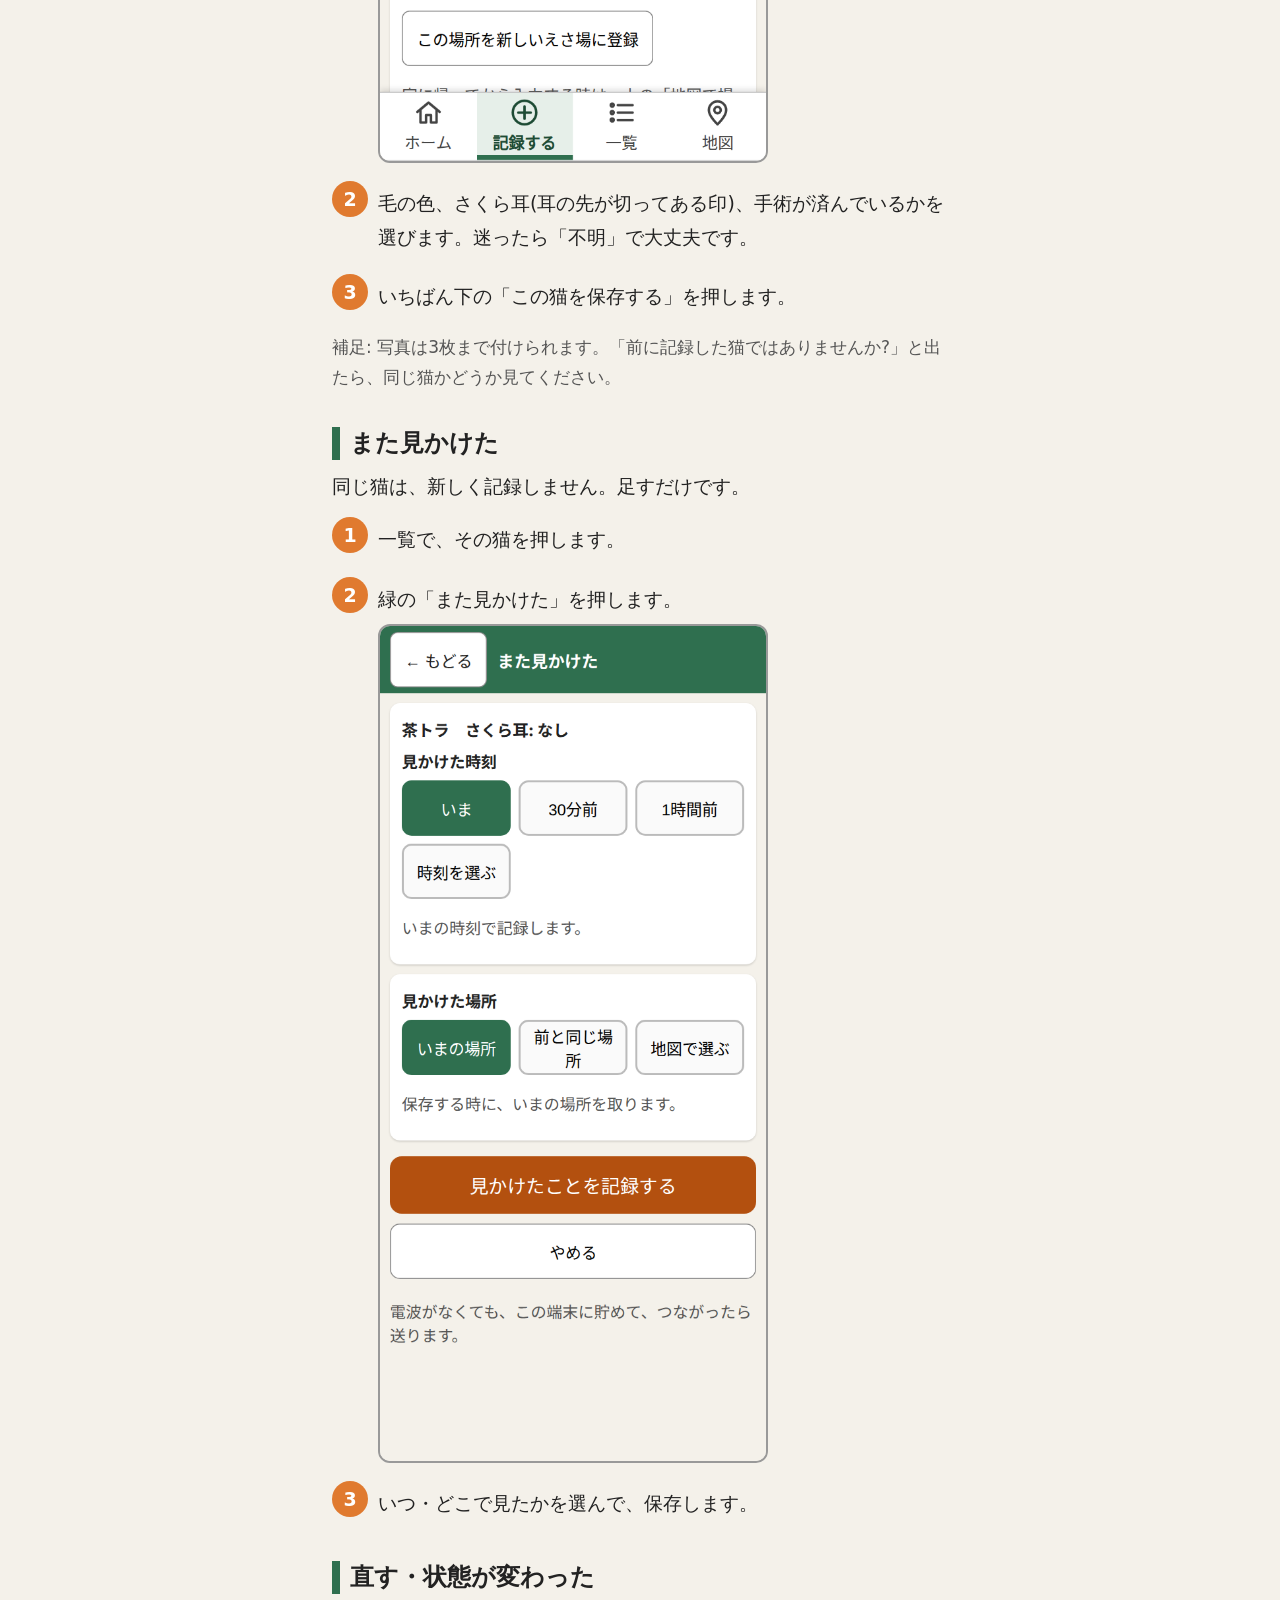
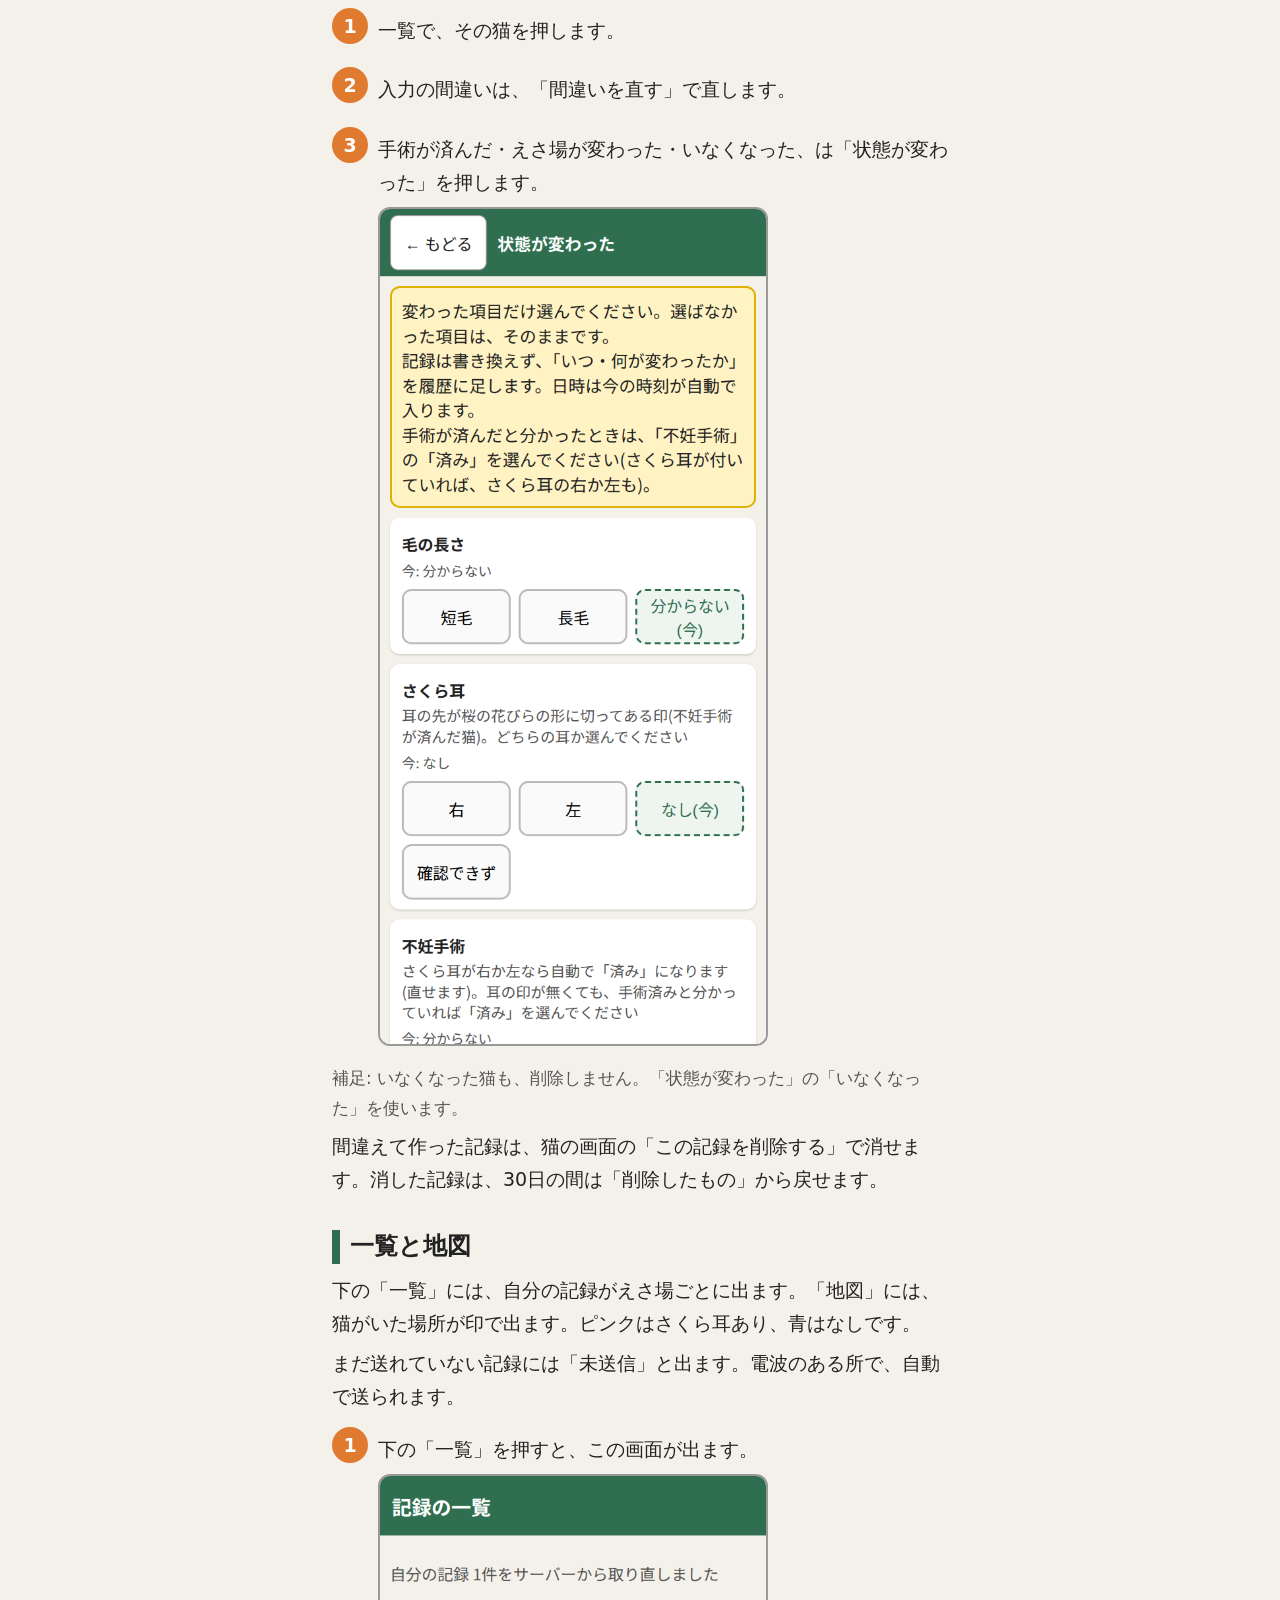
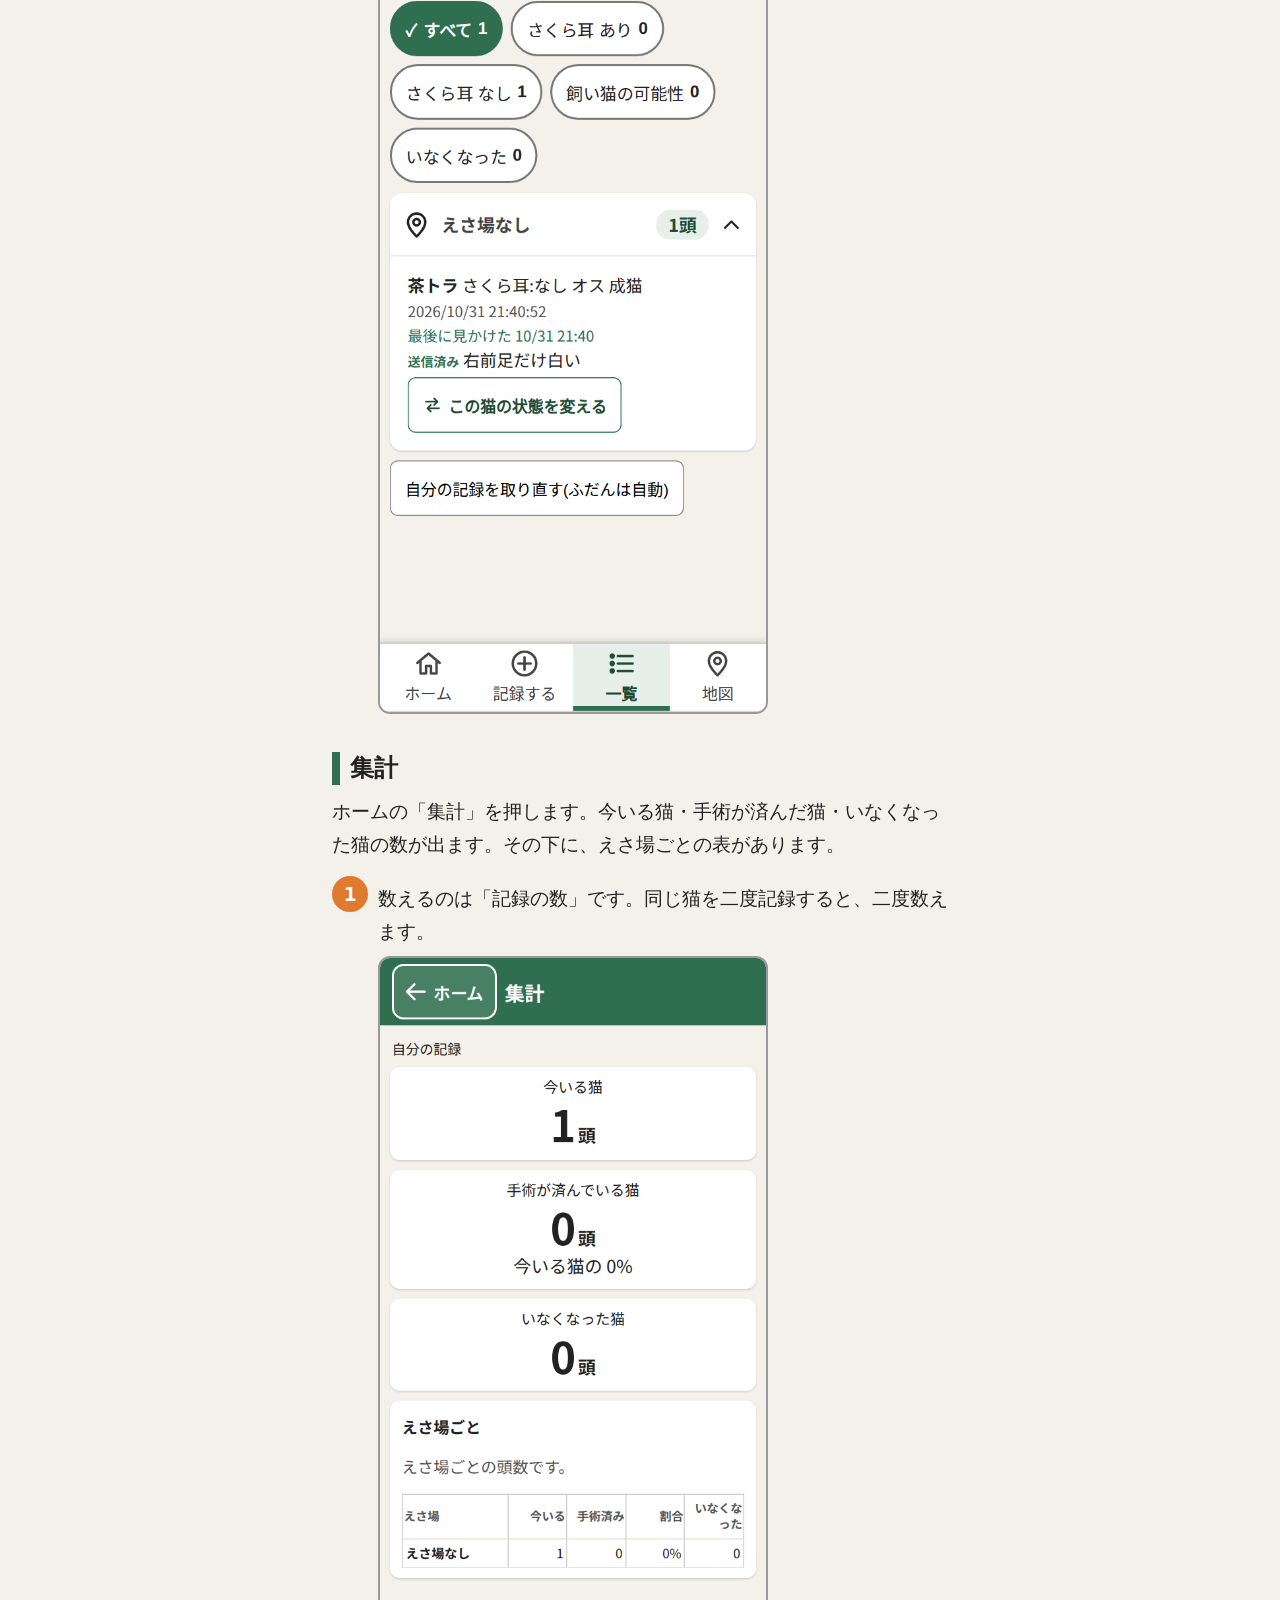
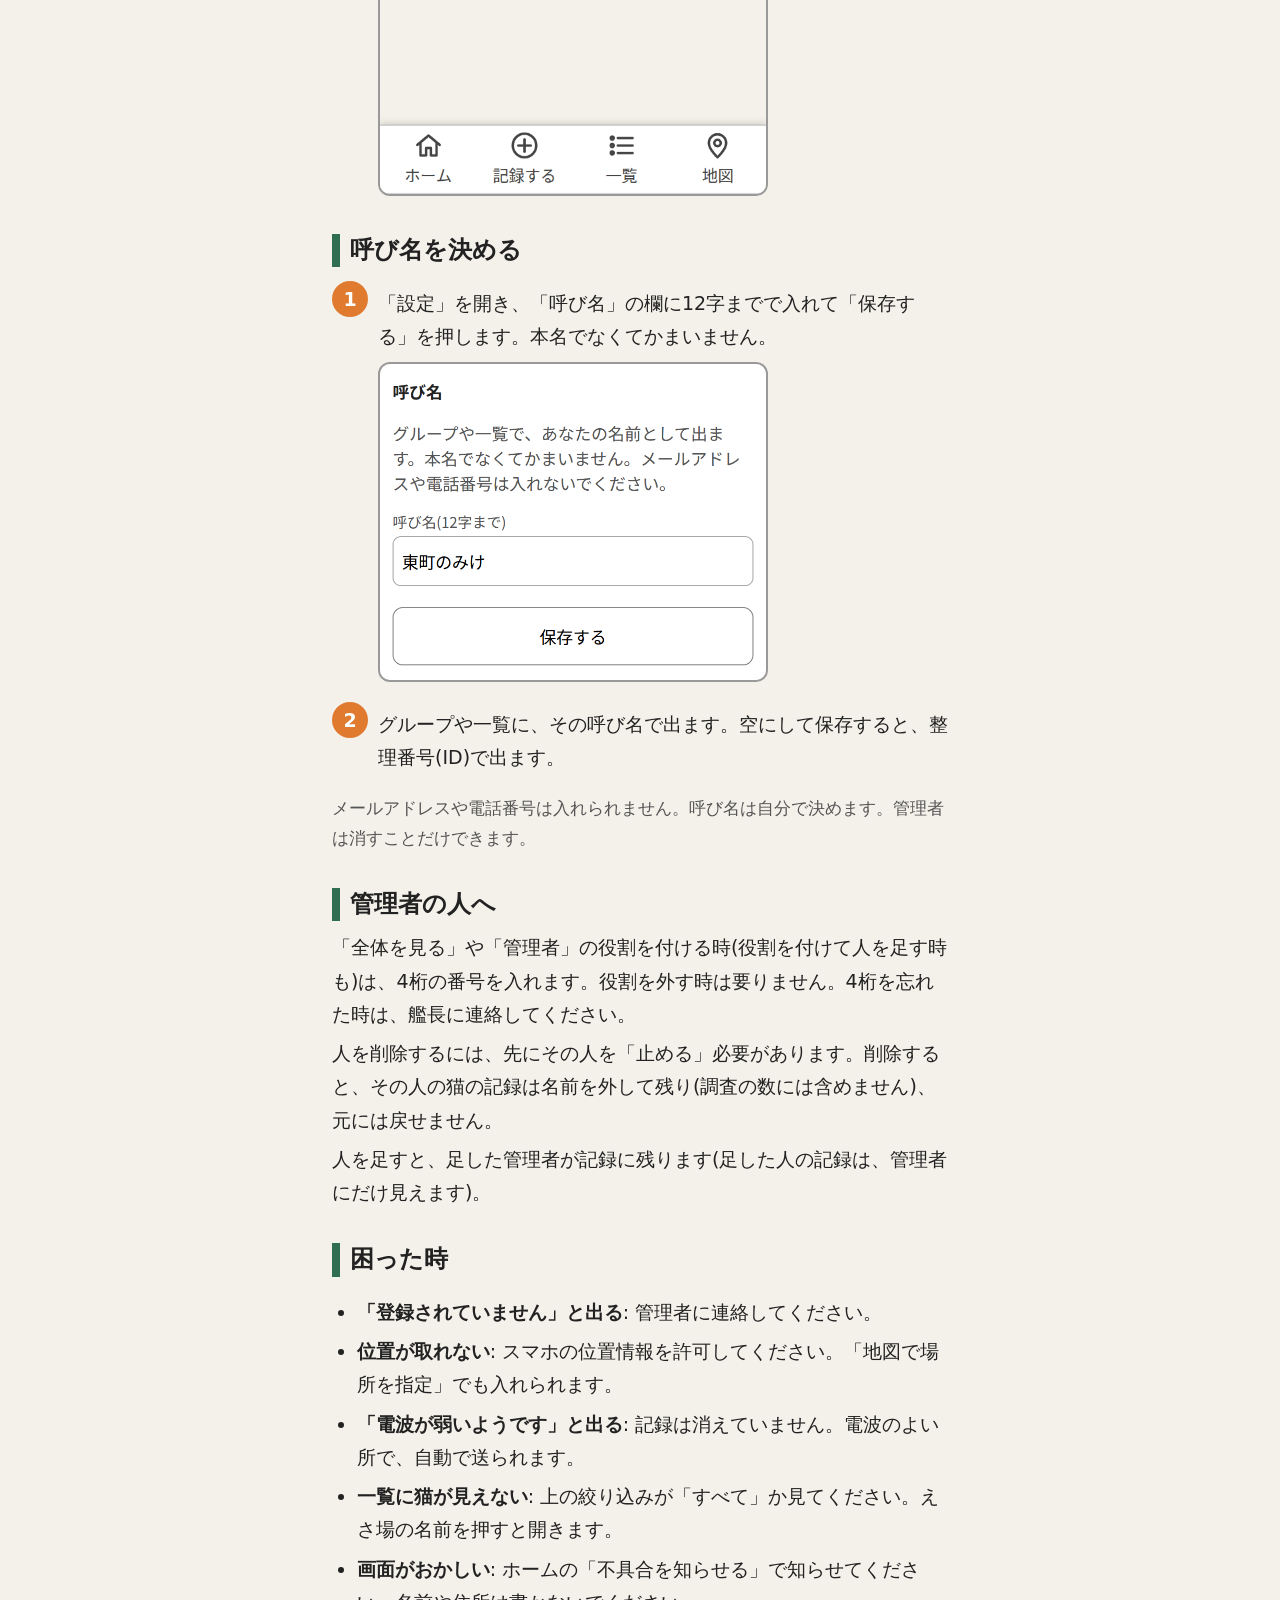
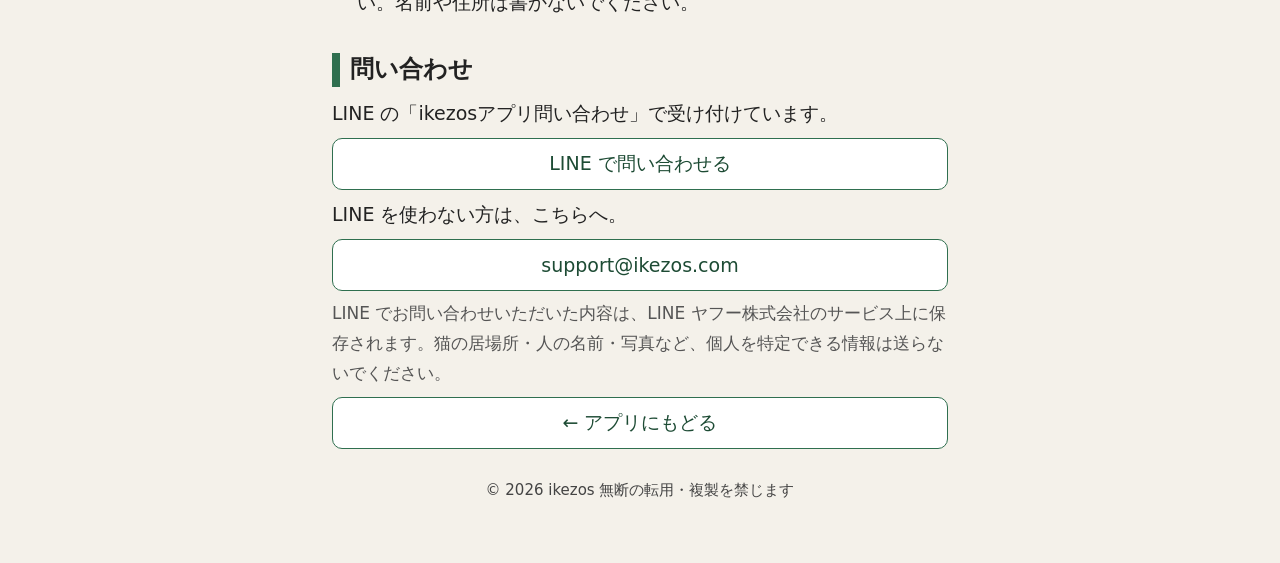
==== commit 3a2950da: "まちねこ帳 v56 を公開(Pi の予備の道・P20261102T075713Z-449C24)" ====
--- a/help.html
+++ b/help.html
@@ -34,7 +34,7 @@
 <a class="back" href="index.html">← アプリにもどる</a>
 <p>自分のスマホで猫の記録をつける人へ</p>
 <div class="warn" id="trial">現在は試用版です。正式版へ記録を引き継げるよう努めますが、保証はできません。</div>
-<nav class="toc card"><b>目次</b><ol><li><a href="#start">はじめに</a></li><li><a href="#record">猫を記録する</a></li><li><a href="#again">また見かけた</a></li><li><a href="#fix">直す・状態が変わった</a></li><li><a href="#listmap">一覧と地図</a></li><li><a href="#stats">集計</a></li><li><a href="#nick">呼び名を決める</a></li><li><a href="#help">困った時</a></li><li><a href="#contact">問い合わせ</a></li></ol></nav>
+<nav class="toc card"><b>目次</b><ol><li><a href="#start">はじめに</a></li><li><a href="#record">猫を記録する</a></li><li><a href="#again">また見かけた</a></li><li><a href="#fix">直す・状態が変わった</a></li><li><a href="#listmap">一覧と地図</a></li><li><a href="#stats">集計</a></li><li><a href="#nick">呼び名を決める</a></li><li><a href="#admin">管理者の人へ</a></li><li><a href="#help">困った時</a></li><li><a href="#contact">問い合わせ</a></li></ol></nav>
 <section id="start"><h2>はじめに</h2>
 <p>見かけた猫を、スマホで記録するアプリです。電波が無い所でも記録できます。電波があると、自動で送られます。</p>
 <div class="warn"><b>人の名前や住所は、どこにも書かないでください。</b></div>
@@ -70,6 +70,10 @@
 <div class="step"><div class="num">1</div><div class="body"><p>「設定」を開き、「呼び名」の欄に12字までで入れて「保存する」を押します。本名でなくてかまいません。<img class="shot" src="help-img/07-nickname.png" alt="画面の写し: 呼び名の欄" width="390" loading="lazy"></p></div></div>
 <div class="step"><div class="num">2</div><div class="body"><p>グループや一覧に、その呼び名で出ます。空にして保存すると、整理番号(ID)で出ます。</p></div></div>
 <p class="note">メールアドレスや電話番号は入れられません。呼び名は自分で決めます。管理者は消すことだけできます。</p></section>
+<section id="admin"><h2>管理者の人へ</h2>
+<p>「全体を見る」や「管理者」の役割を付ける時(役割を付けて人を足す時も)は、4桁の番号を入れます。役割を外す時は要りません。4桁を忘れた時は、艦長に連絡してください。</p>
+<p>人を削除するには、先にその人を「止める」必要があります。削除すると、その人の猫の記録は名前を外して残り(調査の数には含めません)、元には戻せません。</p>
+<p>人を足すと、足した管理者が記録に残ります(足した人の記録は、管理者にだけ見えます)。</p></section>
 <section id="help"><h2>困った時</h2>
 <ul><li><b>「登録されていません」と出る</b>: 管理者に連絡してください。</li><li><b>位置が取れない</b>: スマホの位置情報を許可してください。「地図で場所を指定」でも入れられます。</li><li><b>「電波が弱いようです」と出る</b>: 記録は消えていません。電波のよい所で、自動で送られます。</li><li><b>一覧に猫が見えない</b>: 上の絞り込みが「すべて」か見てください。えさ場の名前を押すと開きます。</li><li><b>画面がおかしい</b>: ホームの「不具合を知らせる」で知らせてください。名前や住所は書かないでください。</li></ul></section>
 <section id="contact"><h2>問い合わせ</h2>
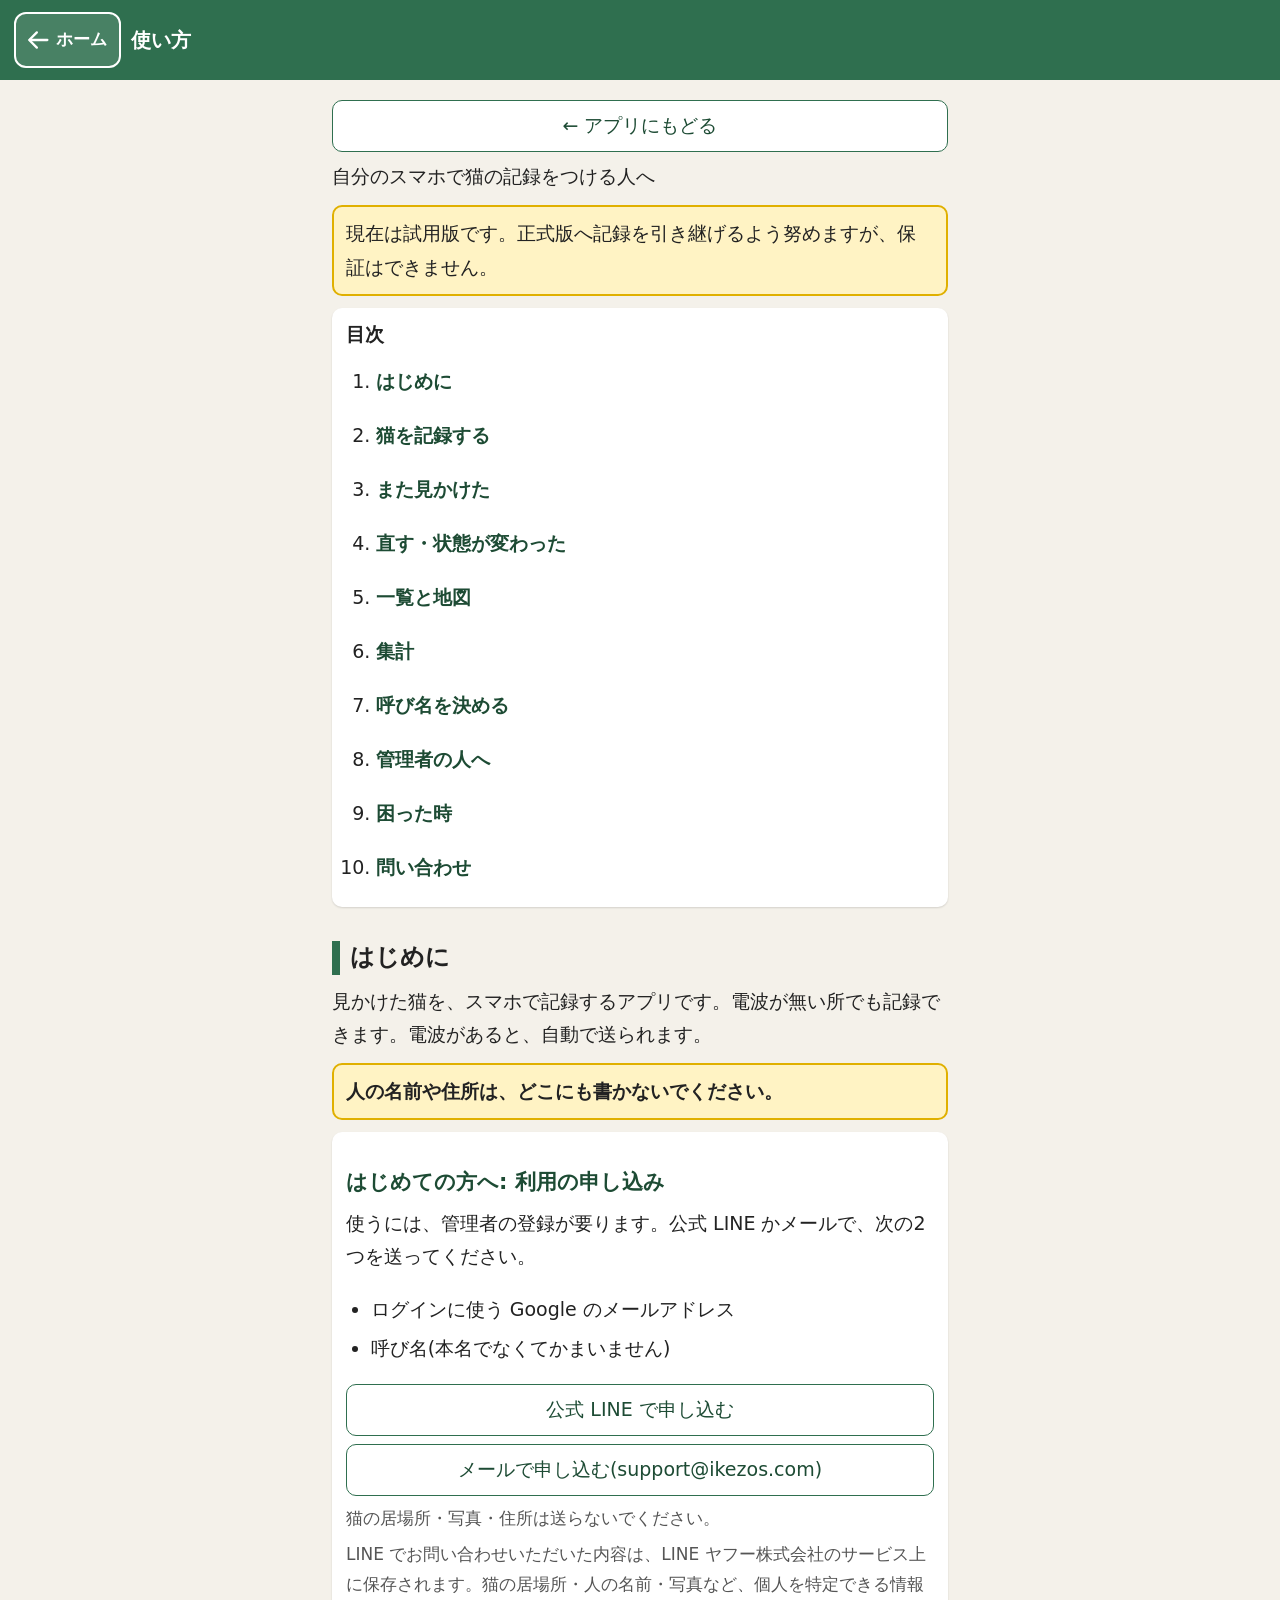
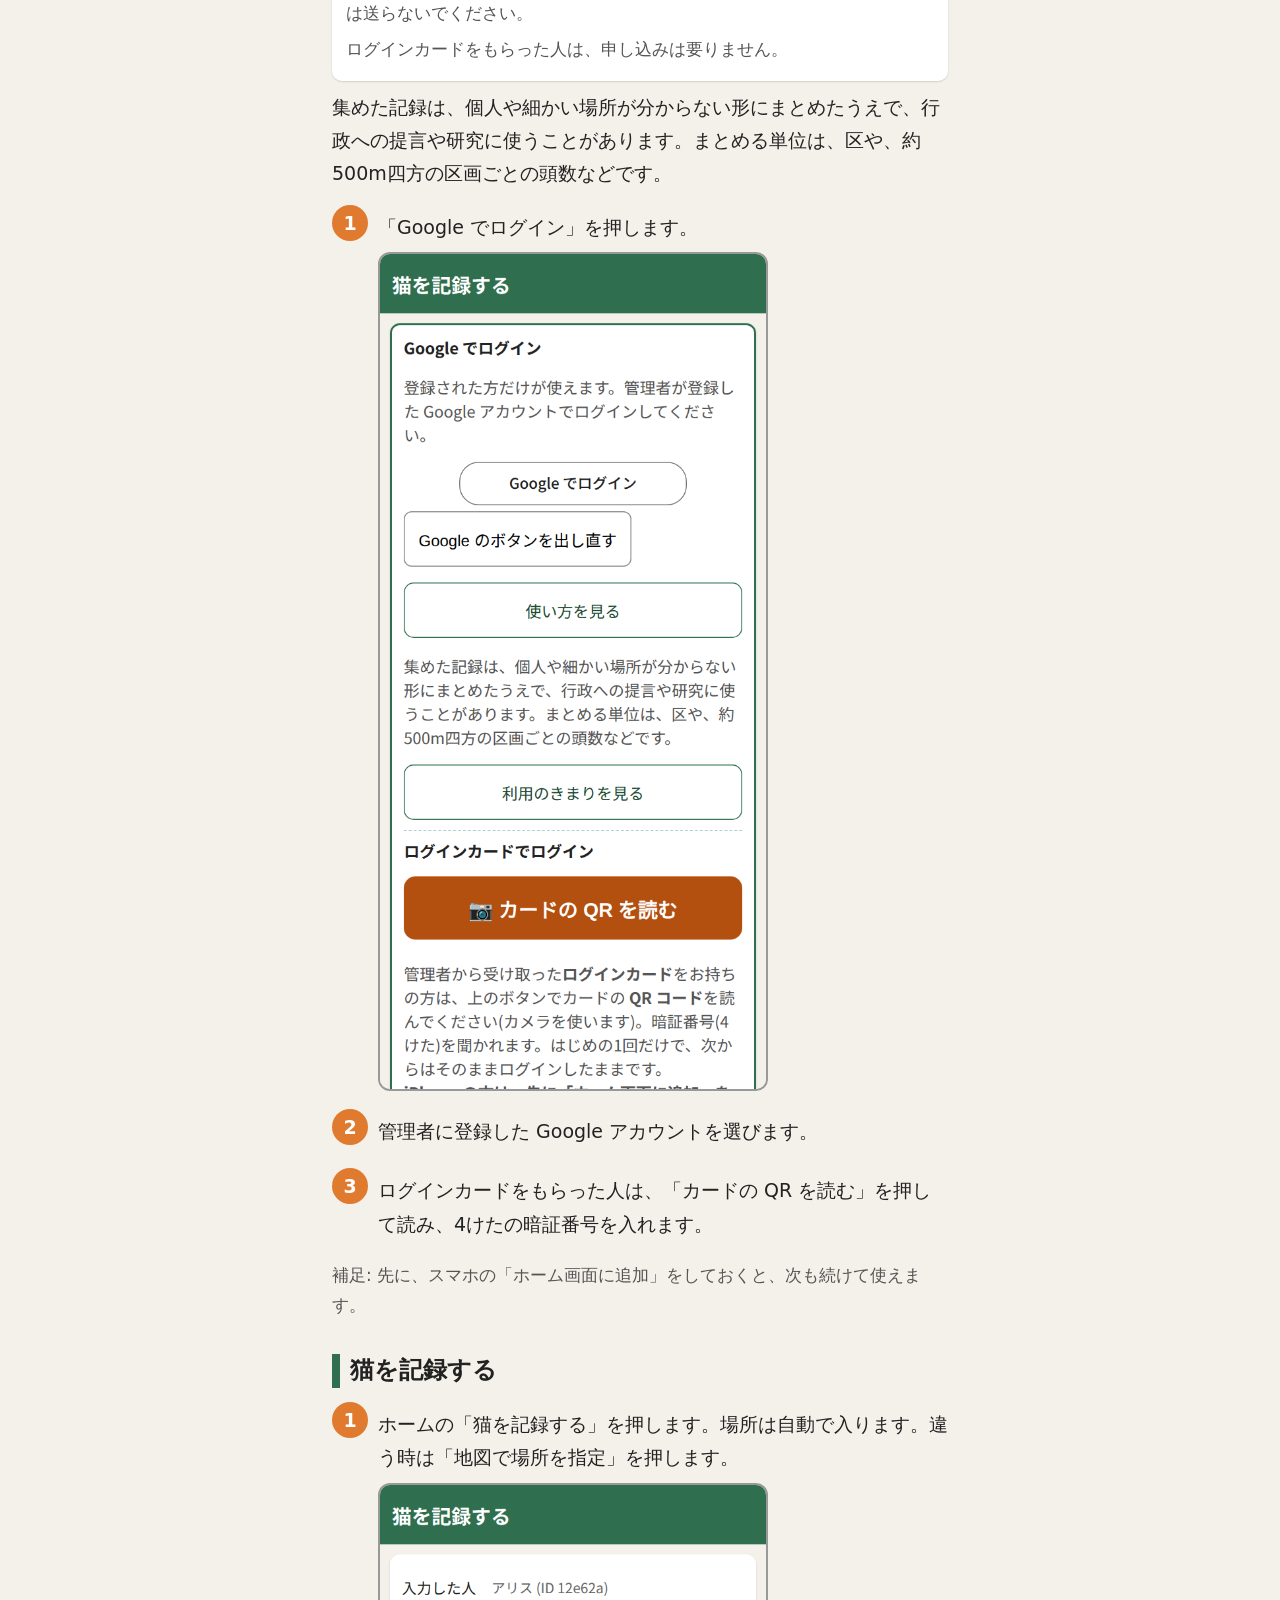
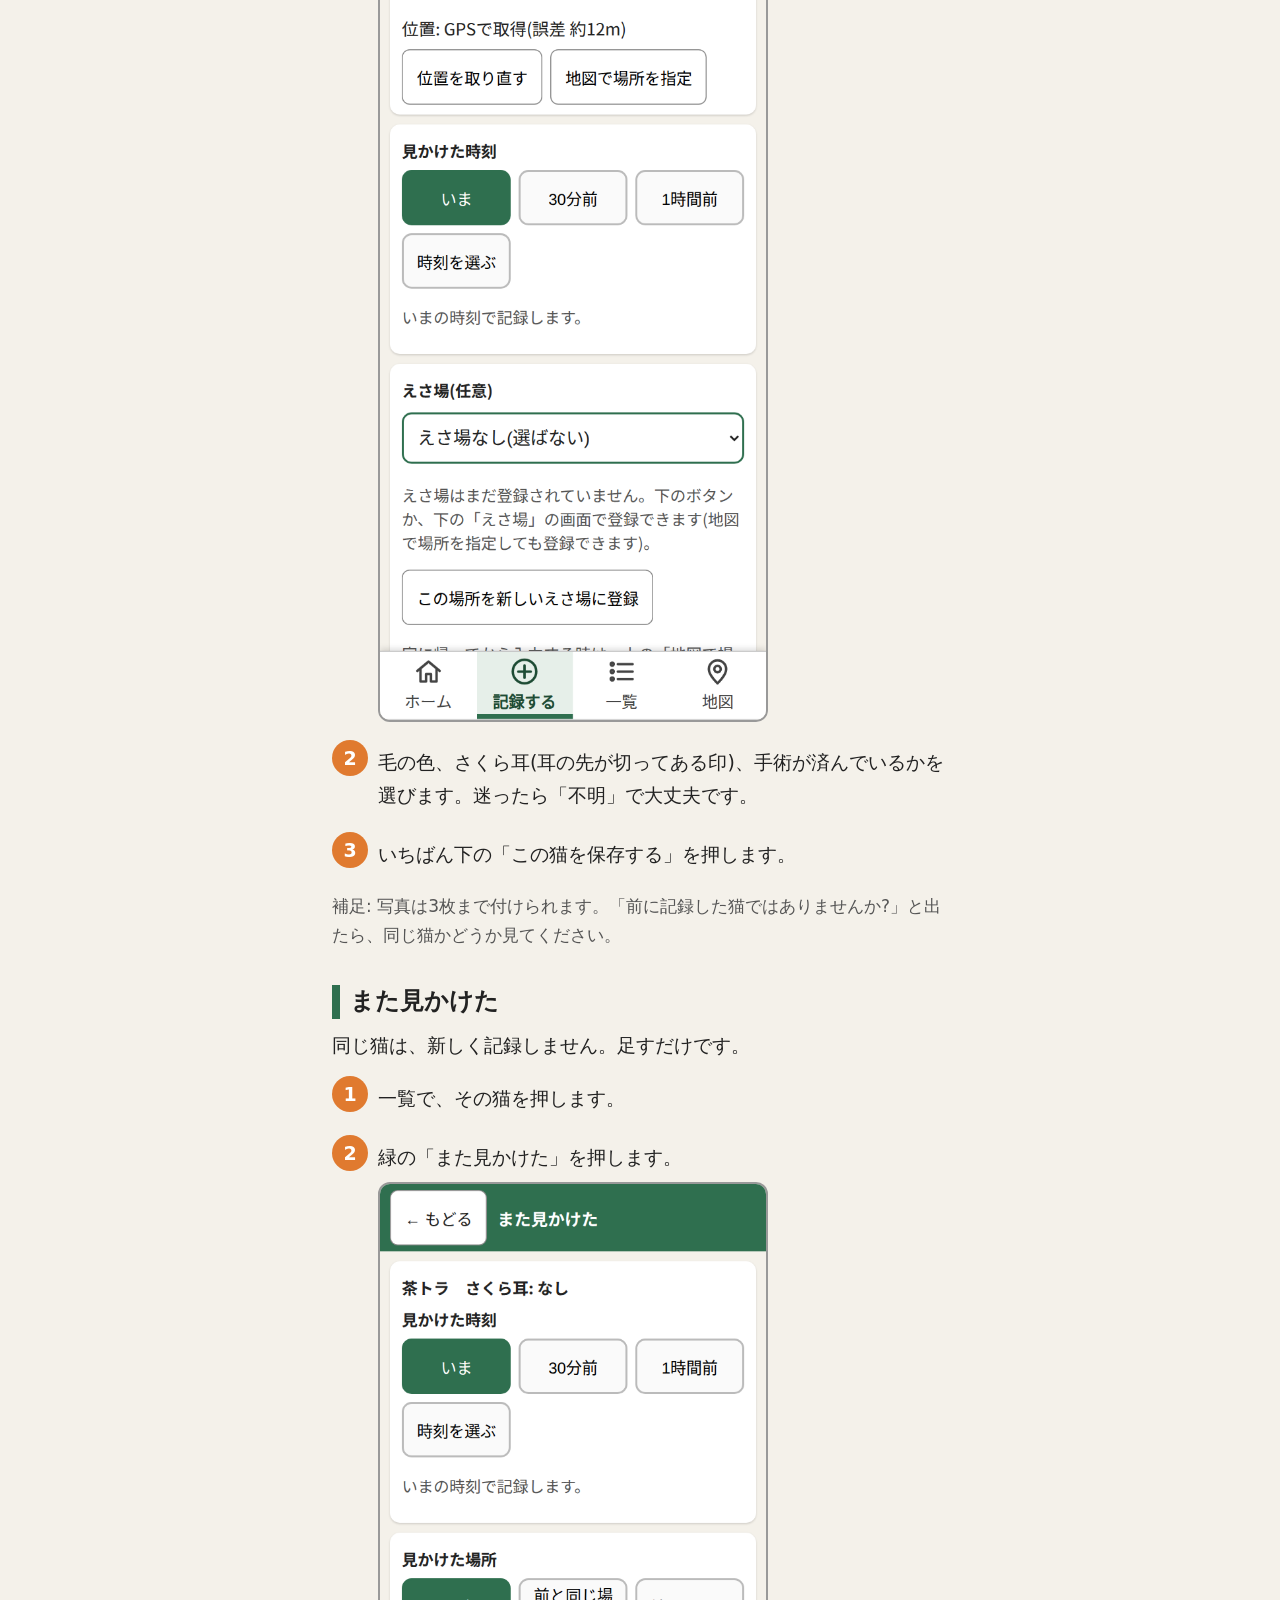
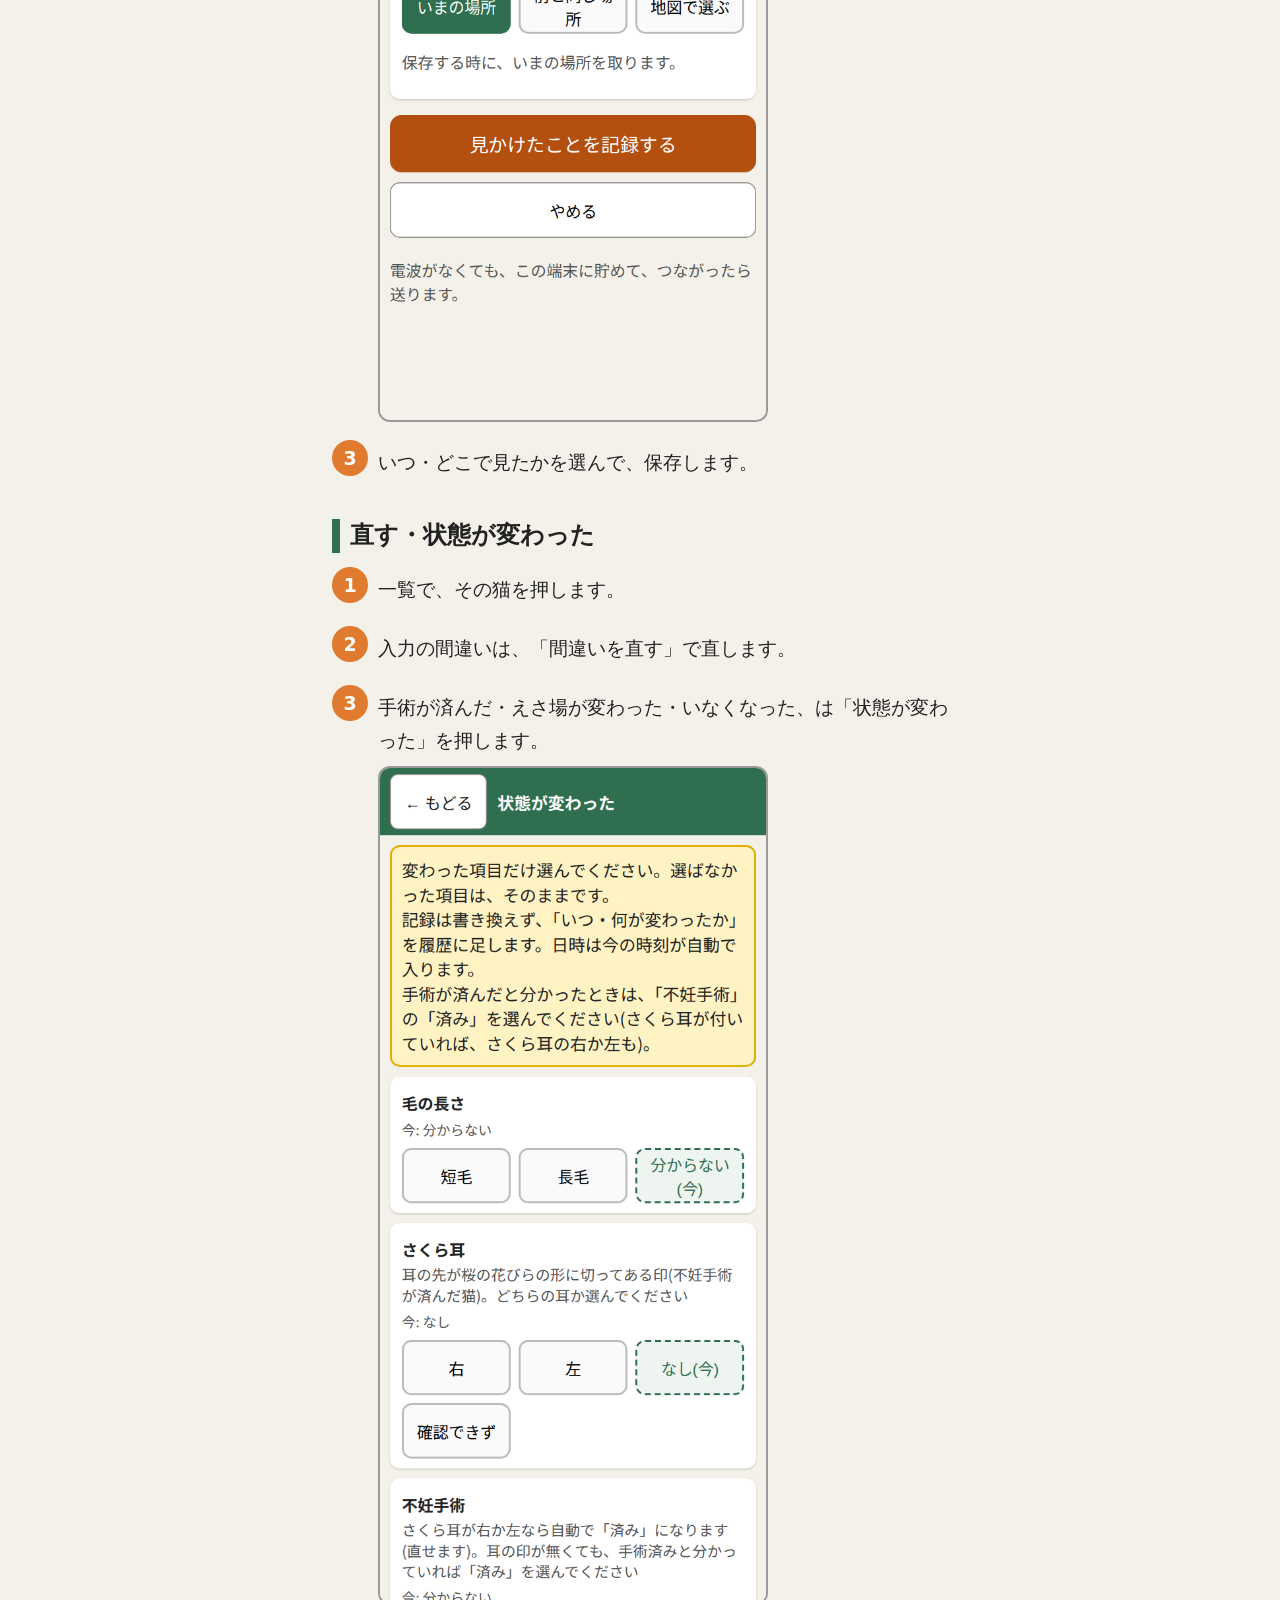
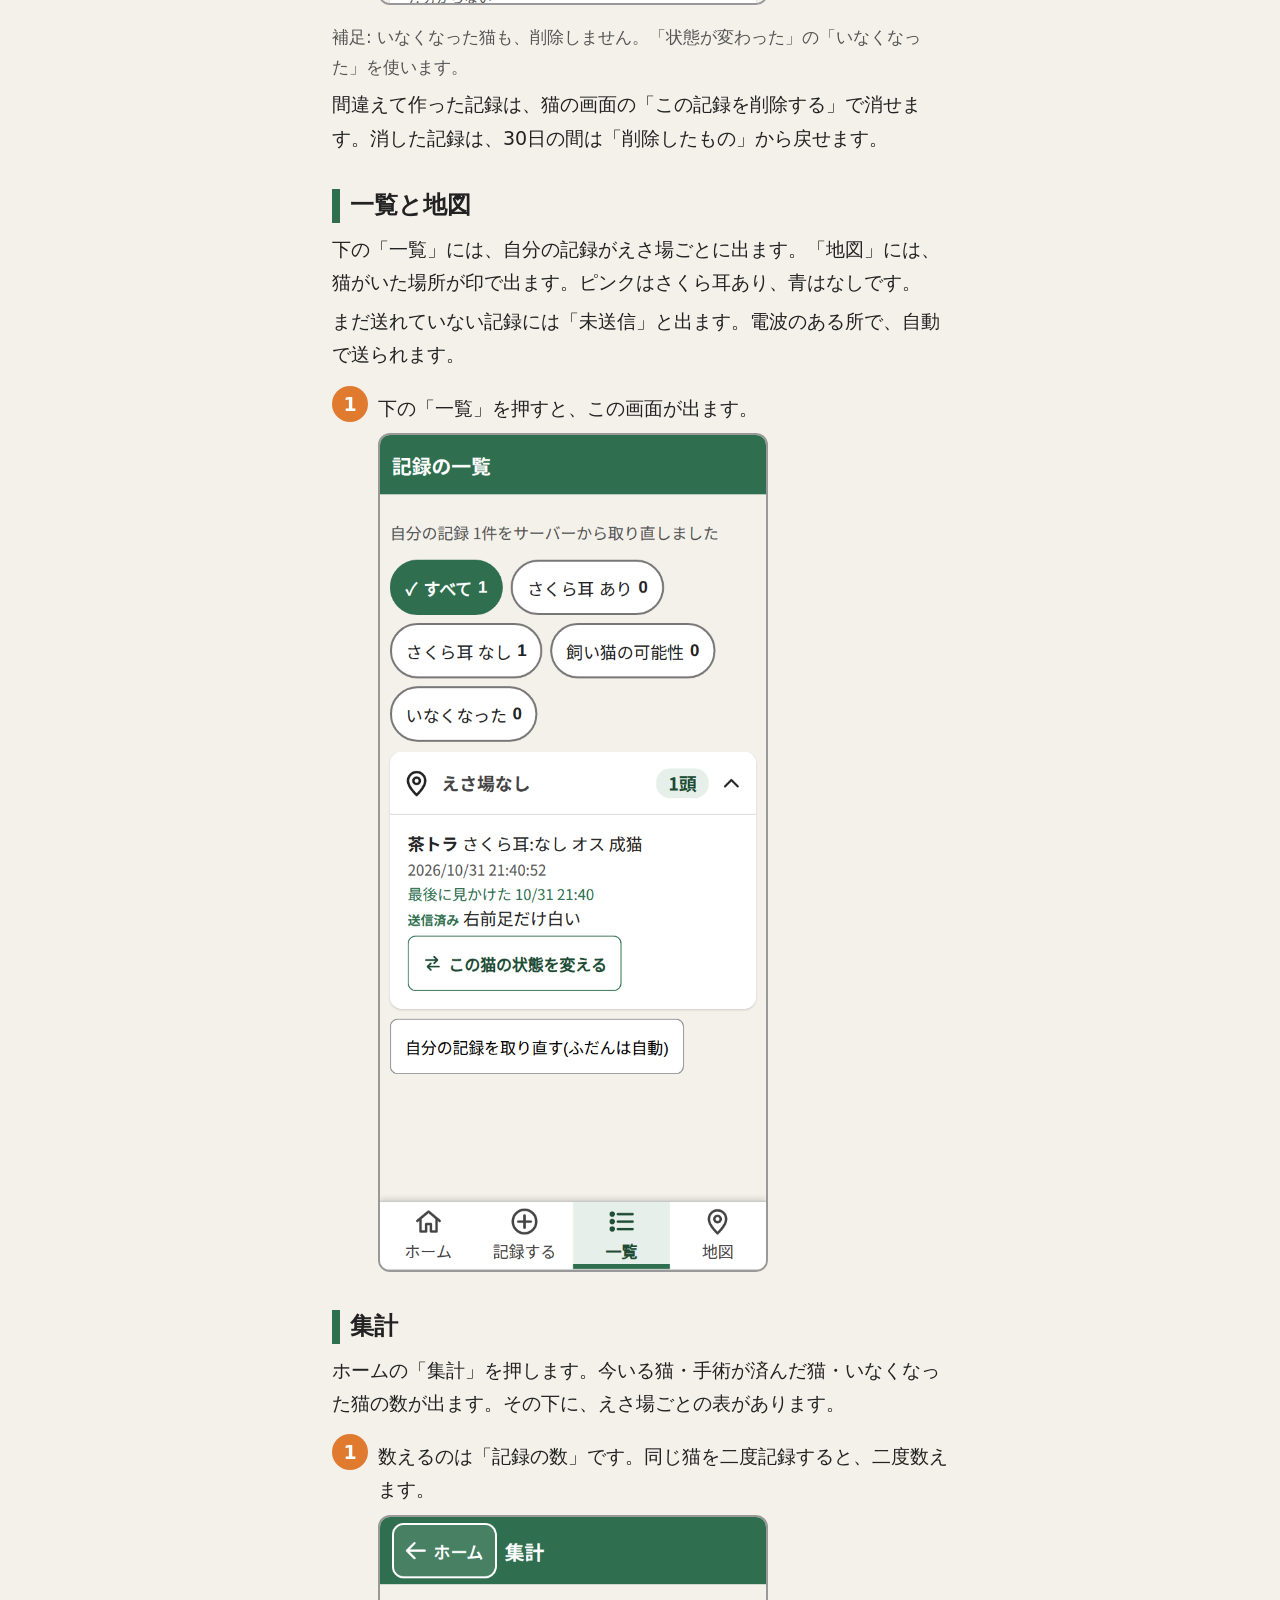
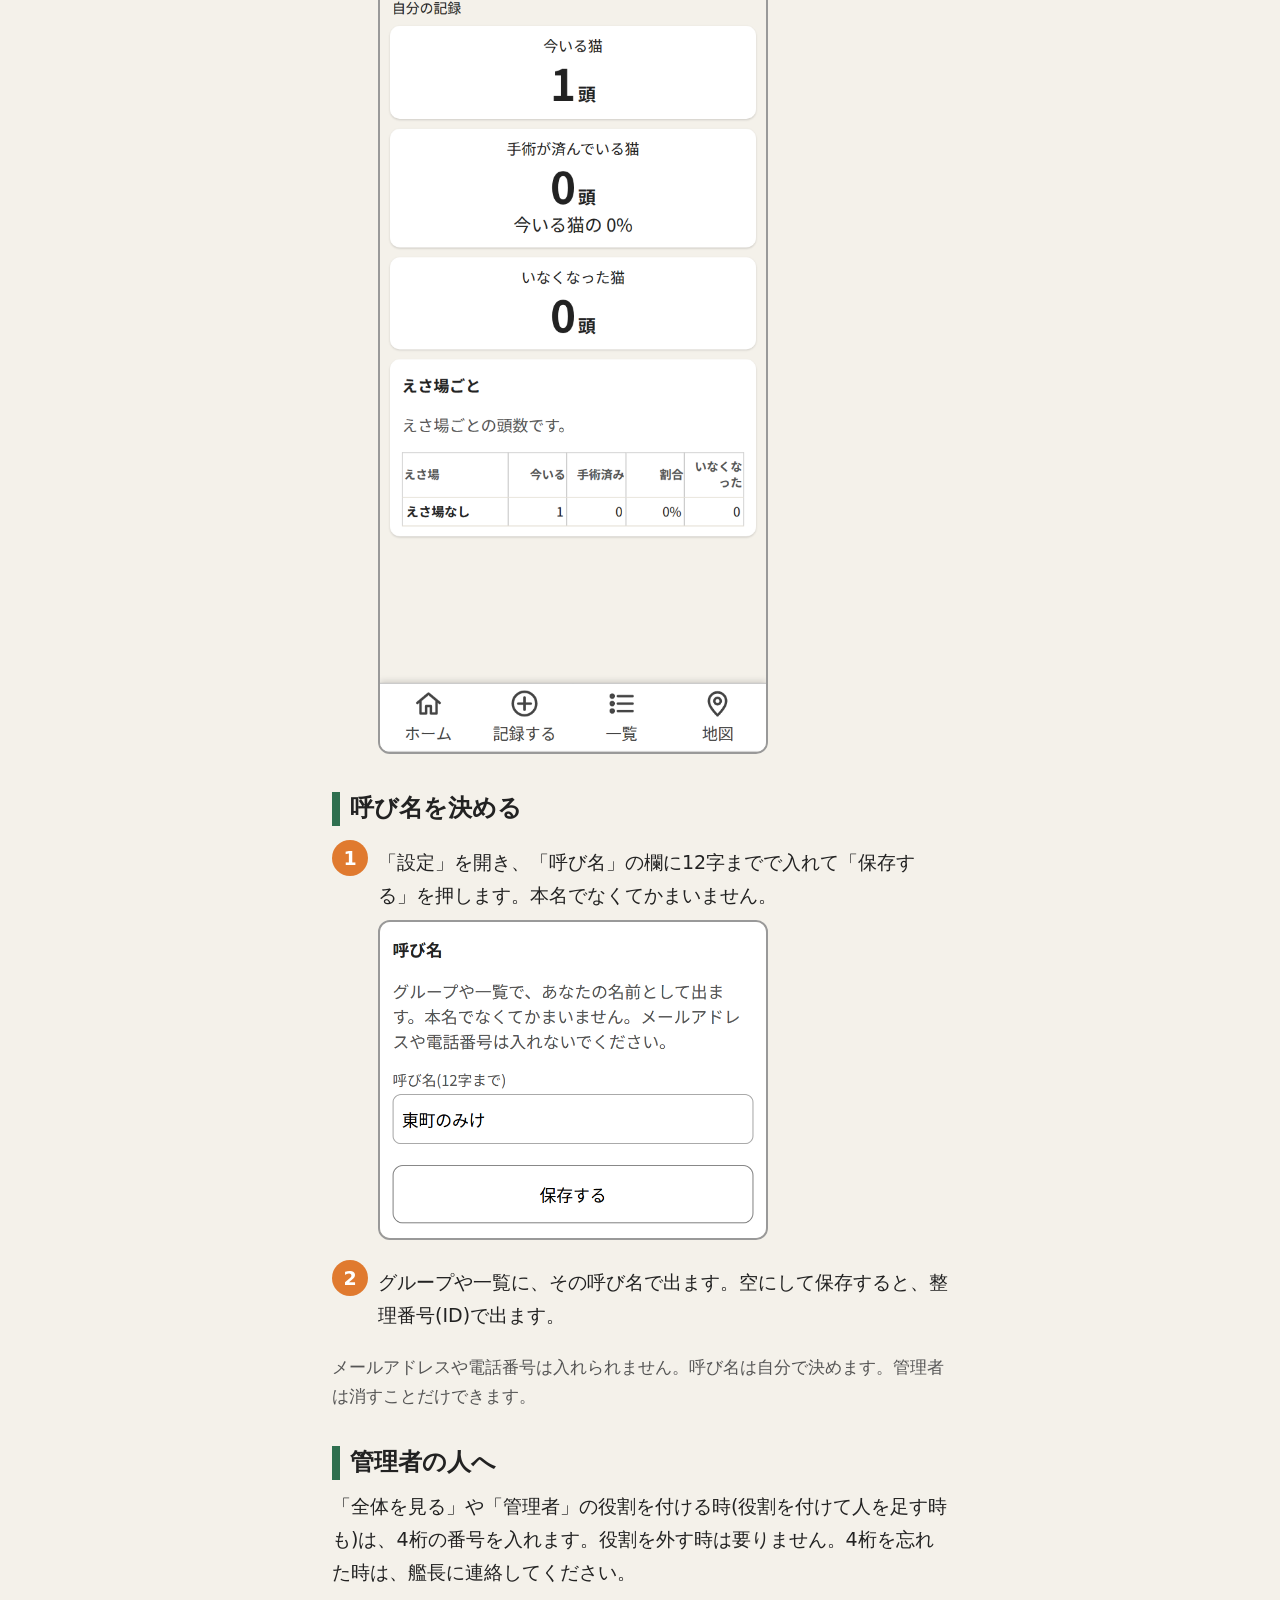
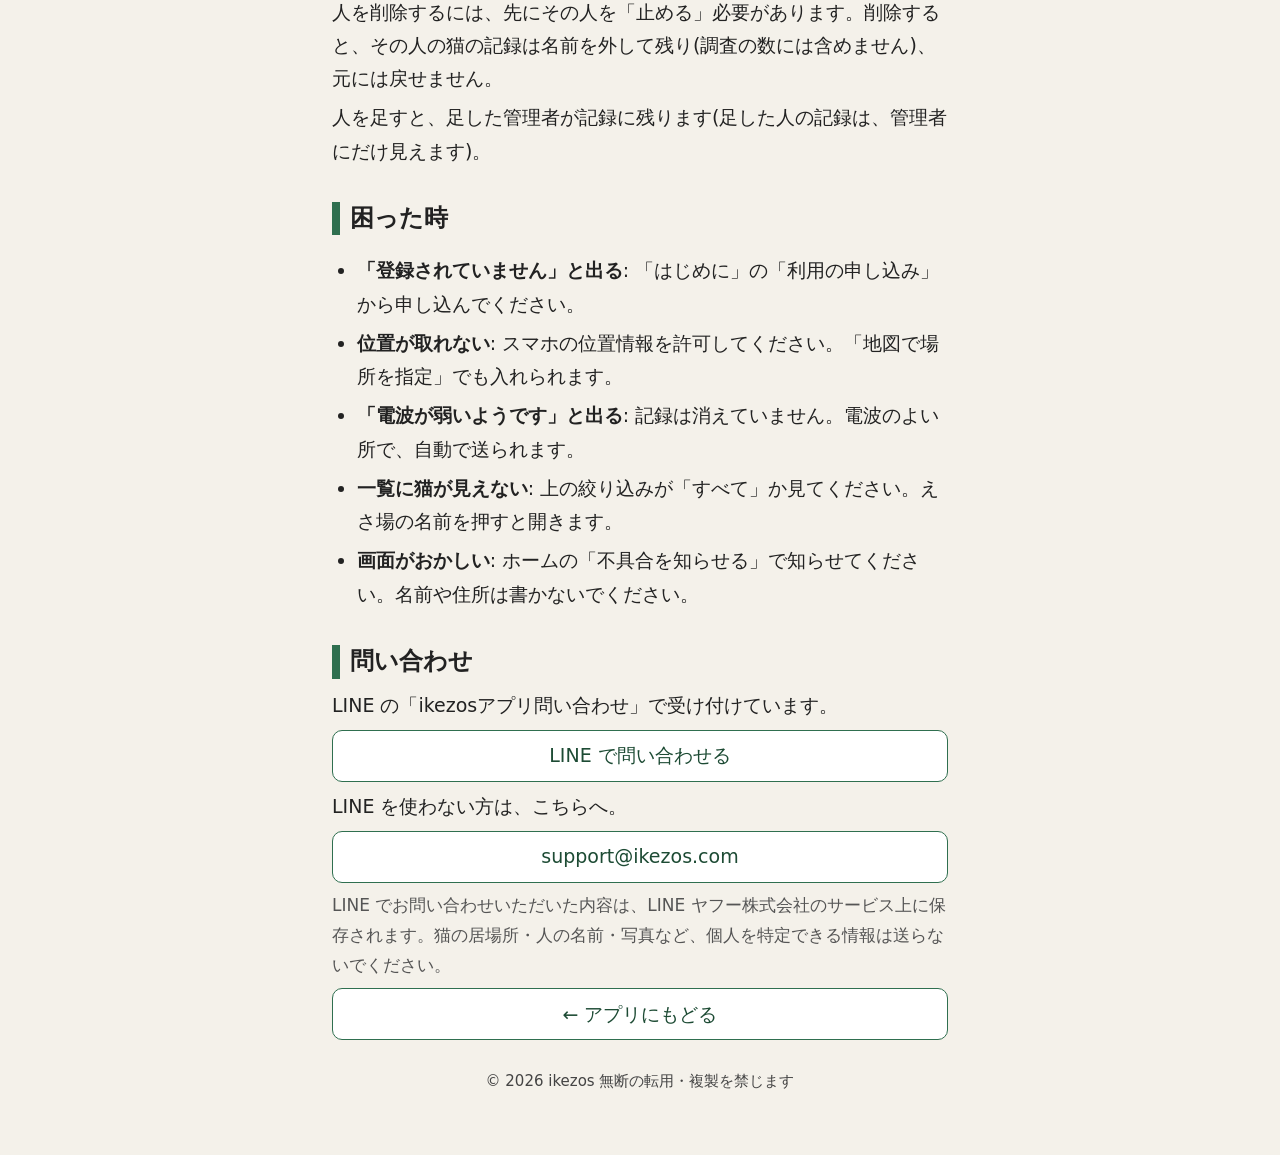
==== commit 3c8d862f: "まちねこ帳 v57 を公開(Pi の予備の道・P20261102T124503Z-F6C4F3)" ====
--- a/help.html
+++ b/help.html
@@ -38,6 +38,14 @@
 <section id="start"><h2>はじめに</h2>
 <p>見かけた猫を、スマホで記録するアプリです。電波が無い所でも記録できます。電波があると、自動で送られます。</p>
 <div class="warn"><b>人の名前や住所は、どこにも書かないでください。</b></div>
+<div class="card" id="apply"><h3>はじめての方へ: 利用の申し込み</h3>
+<p>使うには、管理者の登録が要ります。公式 LINE かメールで、次の2つを送ってください。</p>
+<ul><li>ログインに使う Google のメールアドレス</li><li>呼び名(本名でなくてかまいません)</li></ul>
+<a class="back" id="apply-line" href="https://lin.ee/600DoZ1" target="_blank" rel="noopener noreferrer">公式 LINE で申し込む</a>
+<a class="back" id="apply-mail" href="mailto:support@ikezos.com?subject=%E3%81%BE%E3%81%A1%E3%81%AD%E3%81%93%E5%B8%B3%20%E5%88%A9%E7%94%A8%E3%81%AE%E7%94%B3%E3%81%97%E8%BE%BC%E3%81%BF&amp;body=%E3%81%BE%E3%81%A1%E3%81%AD%E3%81%93%E5%B8%B3%E3%81%AE%E5%88%A9%E7%94%A8%E3%82%92%E7%94%B3%E3%81%97%E8%BE%BC%E3%81%BF%E3%81%BE%E3%81%99%E3%80%82%0D%0A%0D%0A%E3%83%AD%E3%82%B0%E3%82%A4%E3%83%B3%E3%81%AB%E4%BD%BF%E3%81%86%20Google%20%E3%81%AE%E3%83%A1%E3%83%BC%E3%83%AB%E3%82%A2%E3%83%89%E3%83%AC%E3%82%B9%3A%20(%E3%81%93%E3%81%93%E3%81%AB%E6%9B%B8%E3%81%84%E3%81%A6%E3%81%8F%E3%81%A0%E3%81%95%E3%81%84)%0D%0A%E5%91%BC%E3%81%B3%E5%90%8D(%E6%9C%AC%E5%90%8D%E3%81%A7%E3%81%AA%E3%81%8F%E3%81%A6%E3%81%8B%E3%81%BE%E3%81%84%E3%81%BE%E3%81%9B%E3%82%93)%3A%20%0D%0A%0D%0A%E2%80%BB%E7%8C%AB%E3%81%AE%E5%B1%85%E5%A0%B4%E6%89%80%E3%83%BB%E5%86%99%E7%9C%9F%E3%83%BB%E4%BD%8F%E6%89%80%E3%81%AF%E6%9B%B8%E3%81%8B%E3%81%AA%E3%81%84%E3%81%A7%E3%81%8F%E3%81%A0%E3%81%95%E3%81%84%E3%80%82">メールで申し込む(support@ikezos.com)</a>
+<p class="note">猫の居場所・写真・住所は送らないでください。</p>
+<p class="note">LINE でお問い合わせいただいた内容は、LINE ヤフー株式会社のサービス上に保存されます。猫の居場所・人の名前・写真など、個人を特定できる情報は送らないでください。</p>
+<p class="note">ログインカードをもらった人は、申し込みは要りません。</p></div>
 <p>集めた記録は、個人や細かい場所が分からない形にまとめたうえで、行政への提言や研究に使うことがあります。まとめる単位は、区や、約500m四方の区画ごとの頭数などです。</p>
 <div class="step"><div class="num">1</div><div class="body"><p>「Google でログイン」を押します。</p><img class="shot" src="help-img/01-login.png" alt="画面の写し: 手順1" width="390" loading="lazy"></div></div>
 <div class="step"><div class="num">2</div><div class="body"><p>管理者に登録した Google アカウントを選びます。</p></div></div>
@@ -75,7 +83,7 @@
 <p>人を削除するには、先にその人を「止める」必要があります。削除すると、その人の猫の記録は名前を外して残り(調査の数には含めません)、元には戻せません。</p>
 <p>人を足すと、足した管理者が記録に残ります(足した人の記録は、管理者にだけ見えます)。</p></section>
 <section id="help"><h2>困った時</h2>
-<ul><li><b>「登録されていません」と出る</b>: 管理者に連絡してください。</li><li><b>位置が取れない</b>: スマホの位置情報を許可してください。「地図で場所を指定」でも入れられます。</li><li><b>「電波が弱いようです」と出る</b>: 記録は消えていません。電波のよい所で、自動で送られます。</li><li><b>一覧に猫が見えない</b>: 上の絞り込みが「すべて」か見てください。えさ場の名前を押すと開きます。</li><li><b>画面がおかしい</b>: ホームの「不具合を知らせる」で知らせてください。名前や住所は書かないでください。</li></ul></section>
+<ul><li><b>「登録されていません」と出る</b>: 「はじめに」の「利用の申し込み」から申し込んでください。</li><li><b>位置が取れない</b>: スマホの位置情報を許可してください。「地図で場所を指定」でも入れられます。</li><li><b>「電波が弱いようです」と出る</b>: 記録は消えていません。電波のよい所で、自動で送られます。</li><li><b>一覧に猫が見えない</b>: 上の絞り込みが「すべて」か見てください。えさ場の名前を押すと開きます。</li><li><b>画面がおかしい</b>: ホームの「不具合を知らせる」で知らせてください。名前や住所は書かないでください。</li></ul></section>
 <section id="contact"><h2>問い合わせ</h2>
 <p>LINE の「ikezosアプリ問い合わせ」で受け付けています。</p>
 <a class="back" id="contact-line" href="https://lin.ee/600DoZ1" target="_blank" rel="noopener noreferrer">LINE で問い合わせる</a>
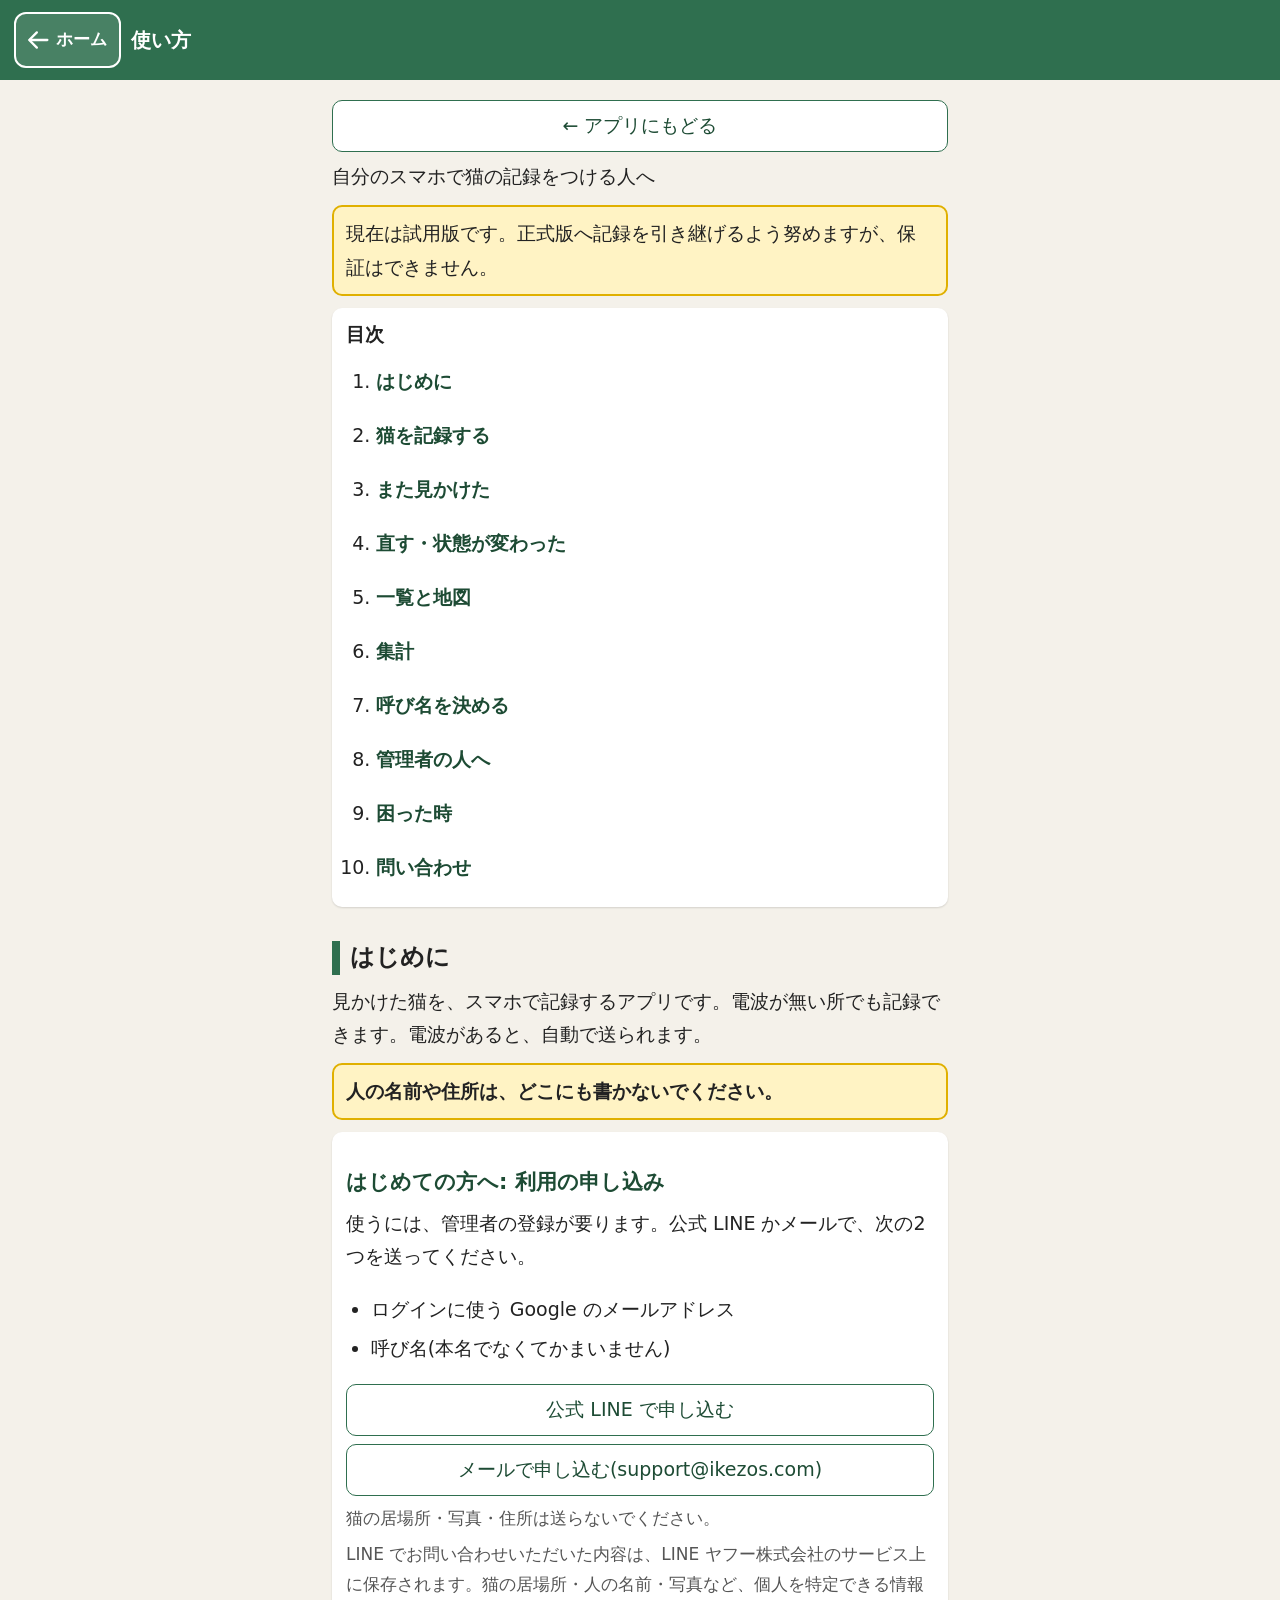
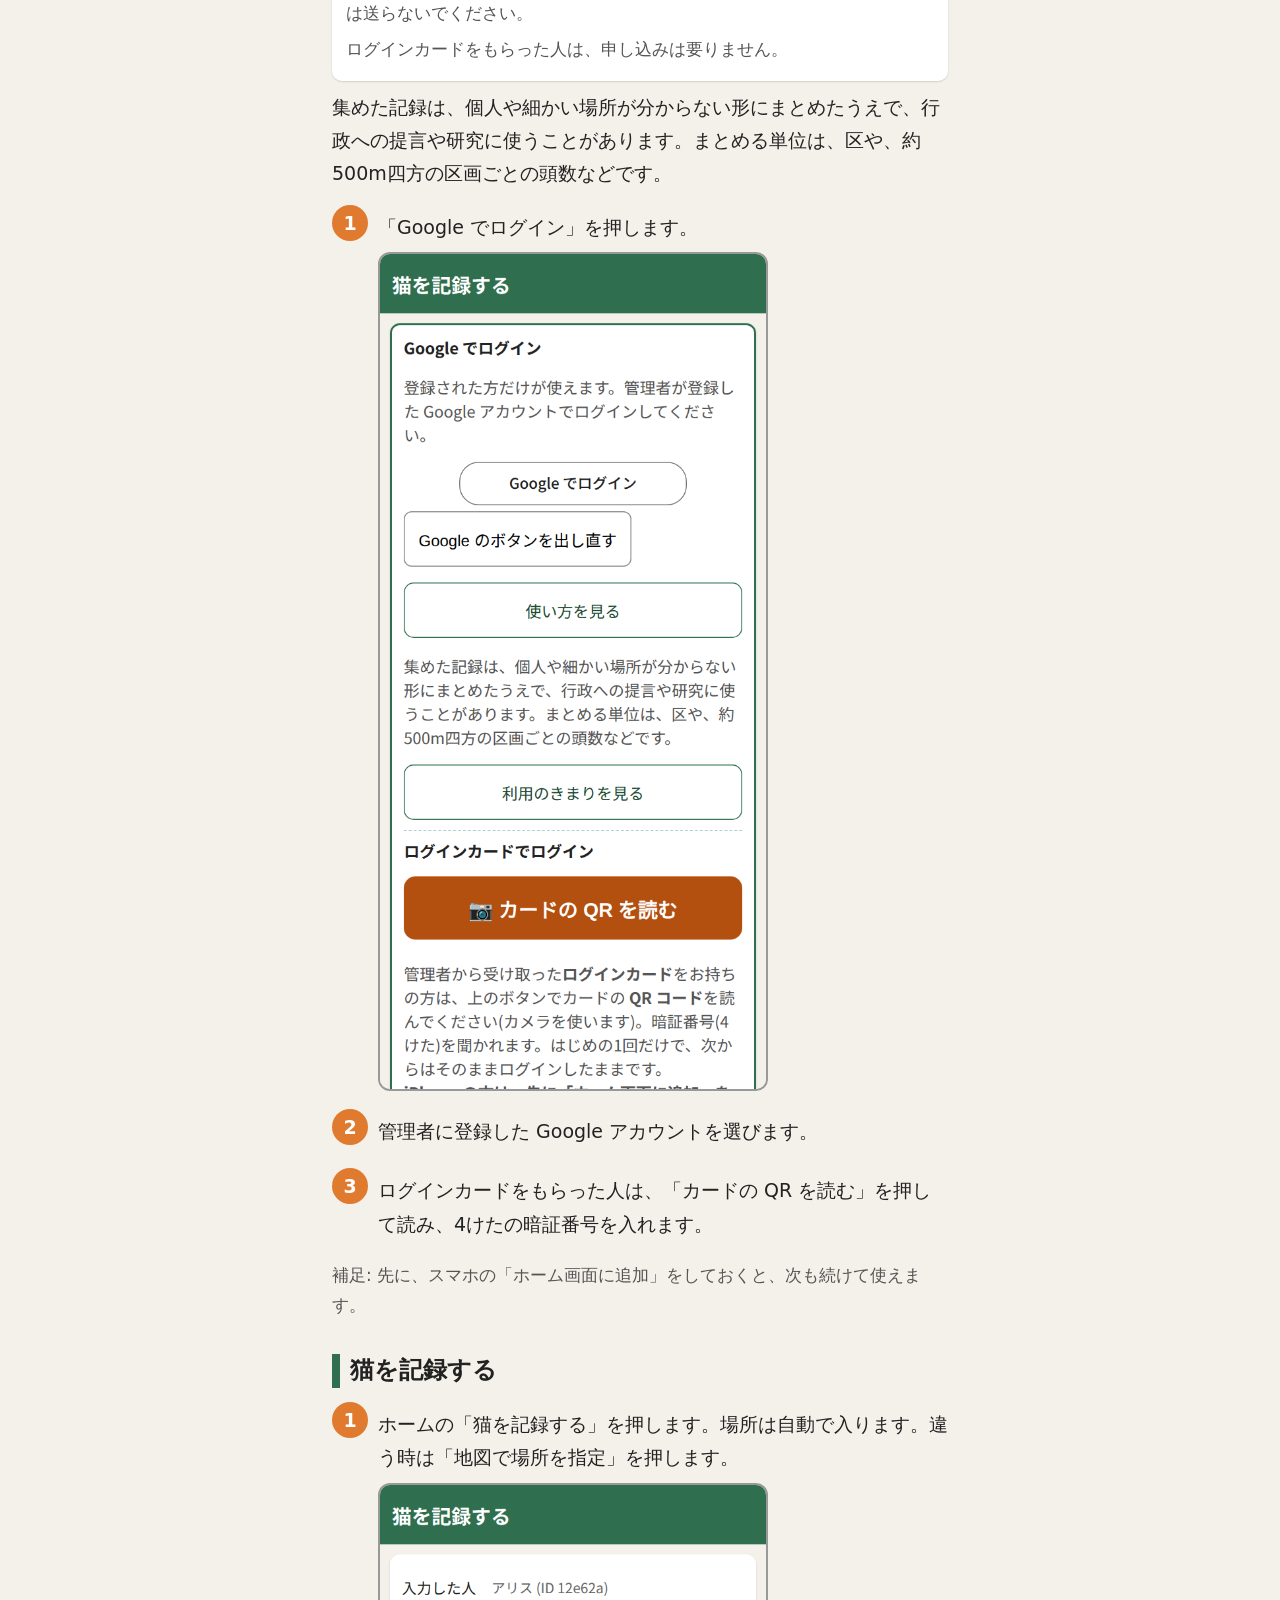
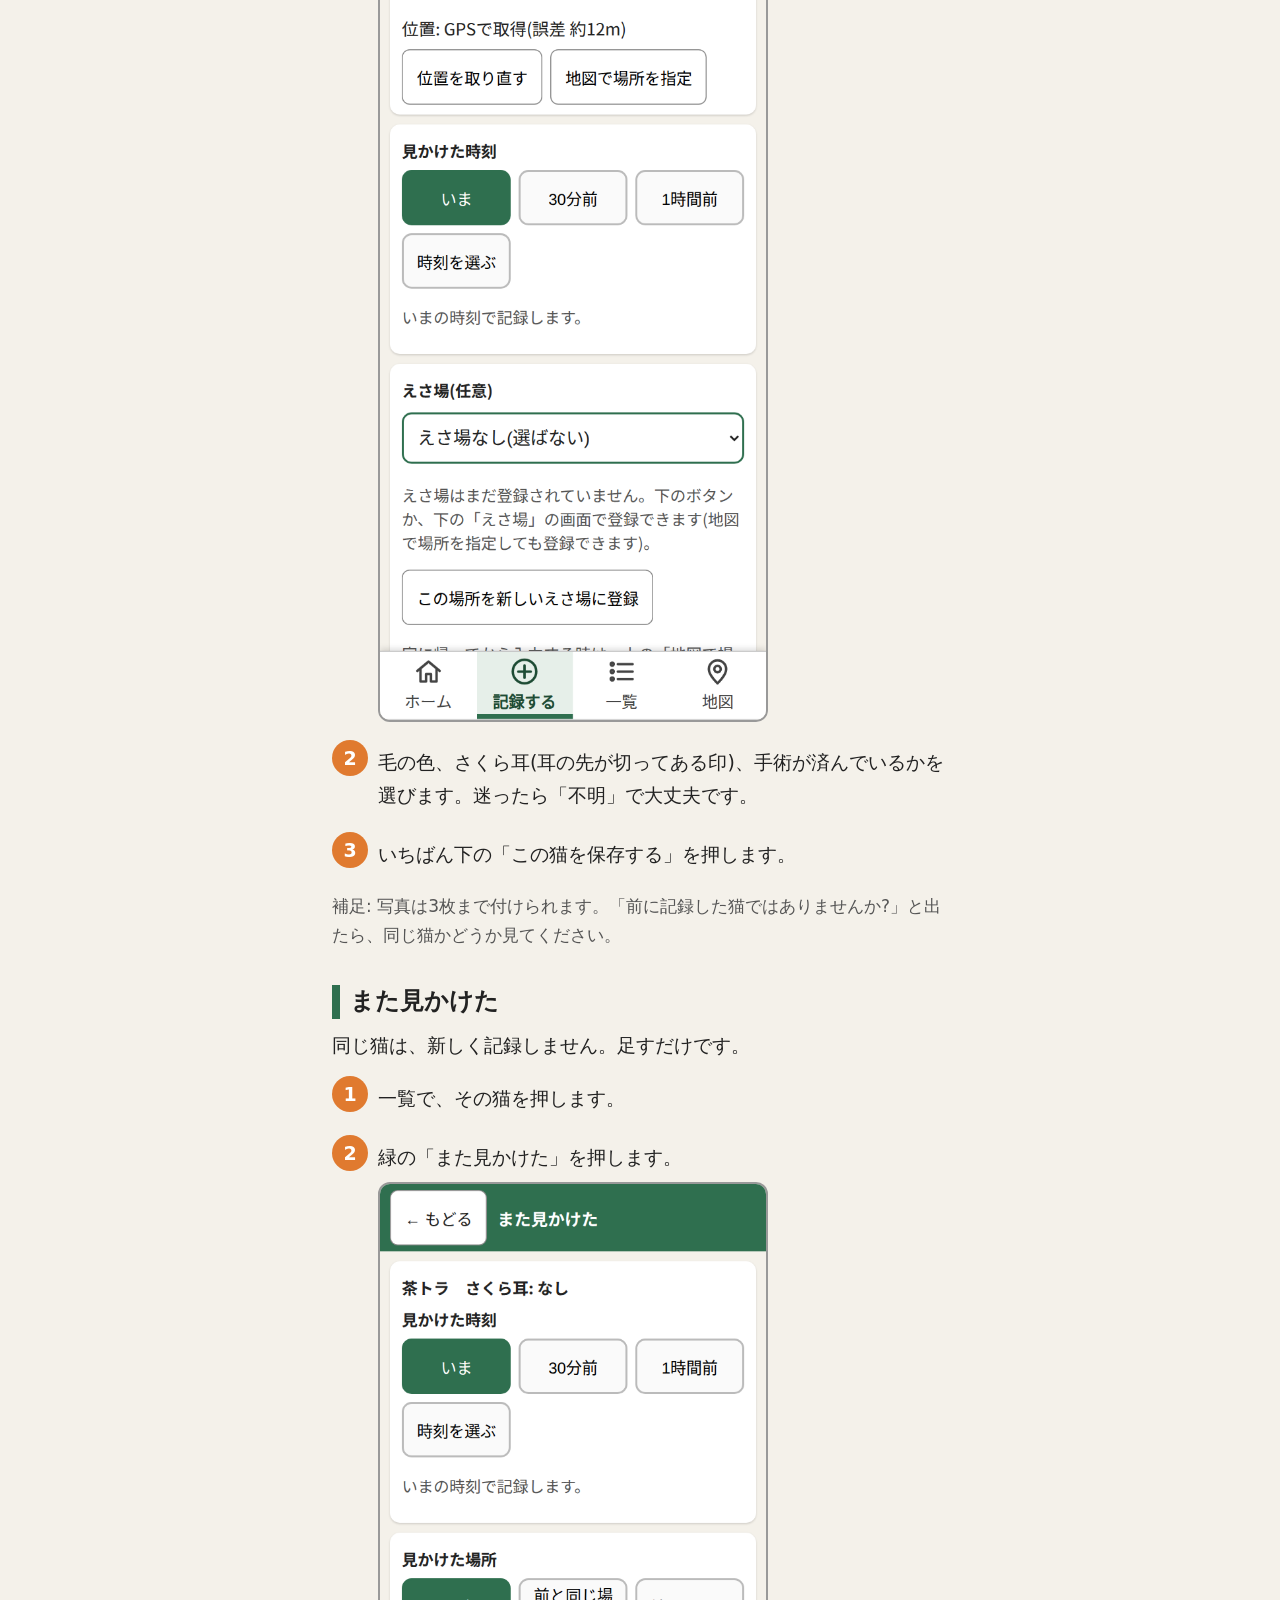
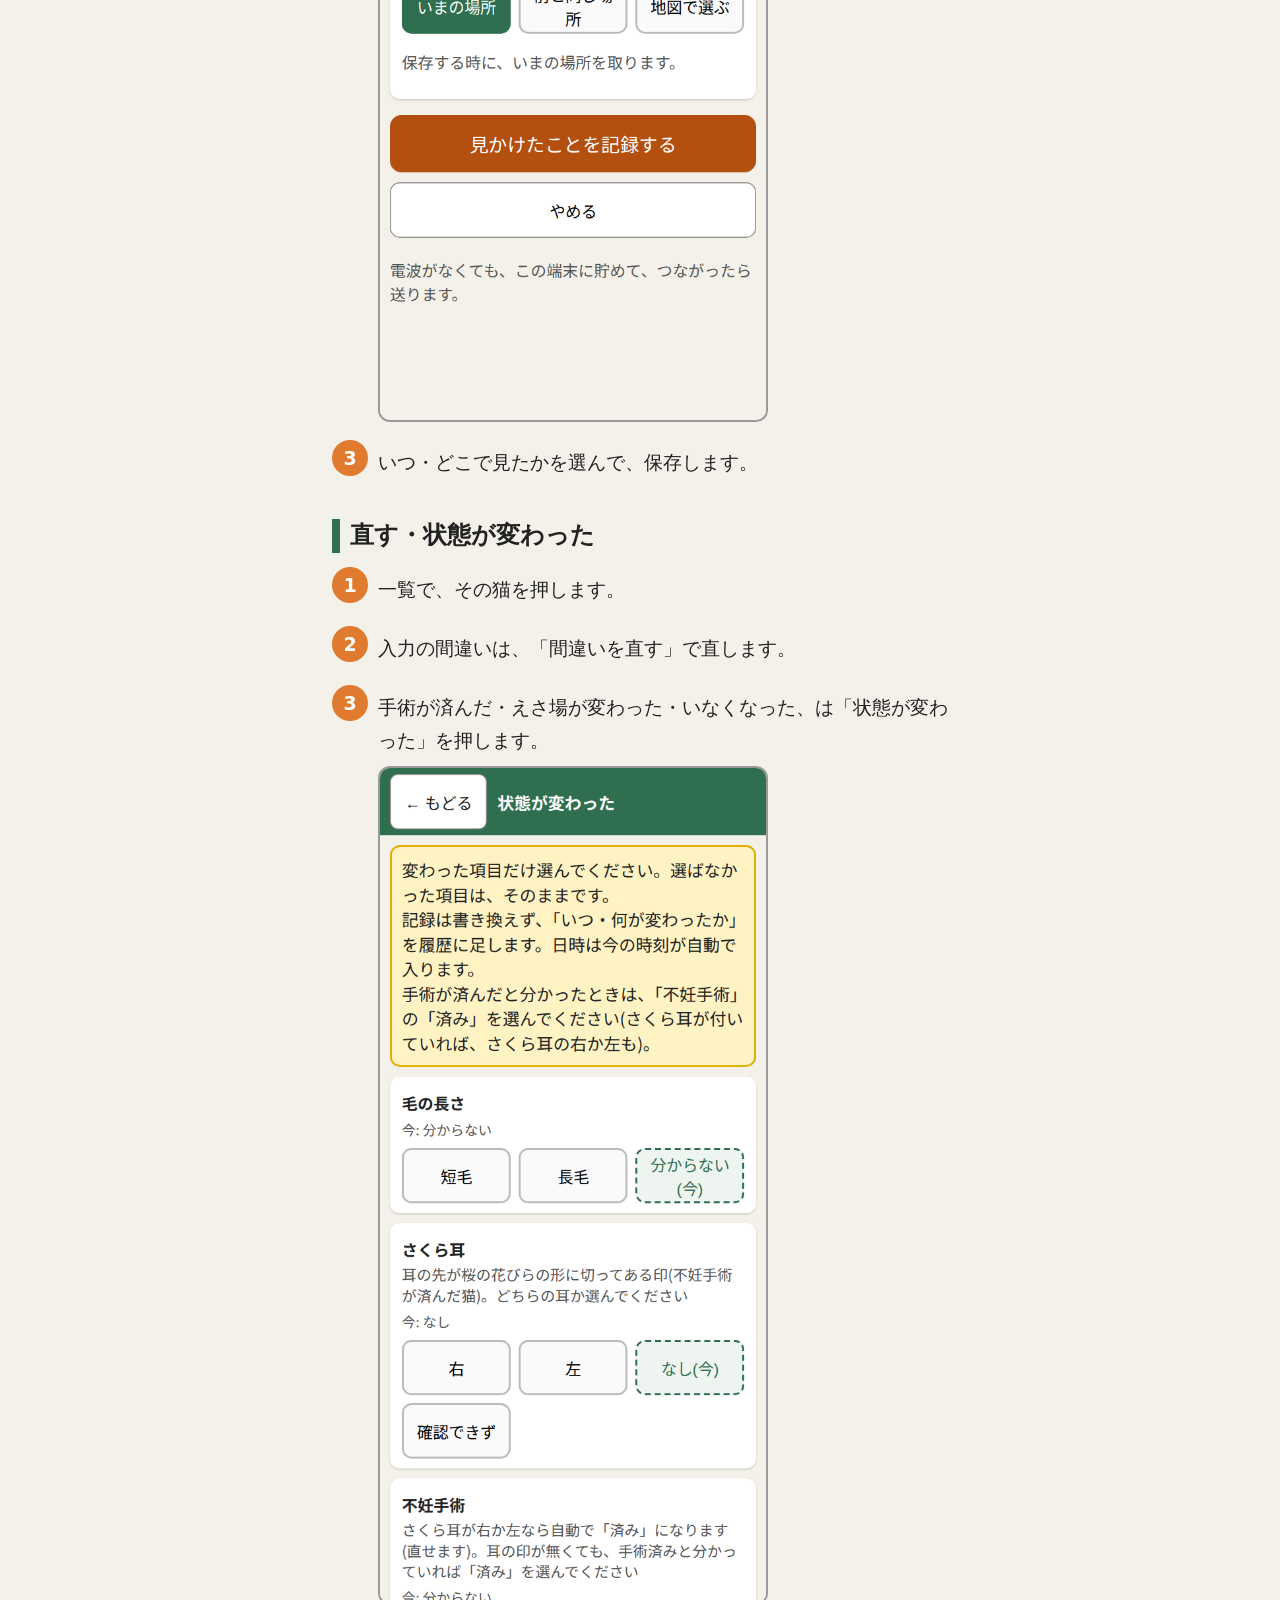
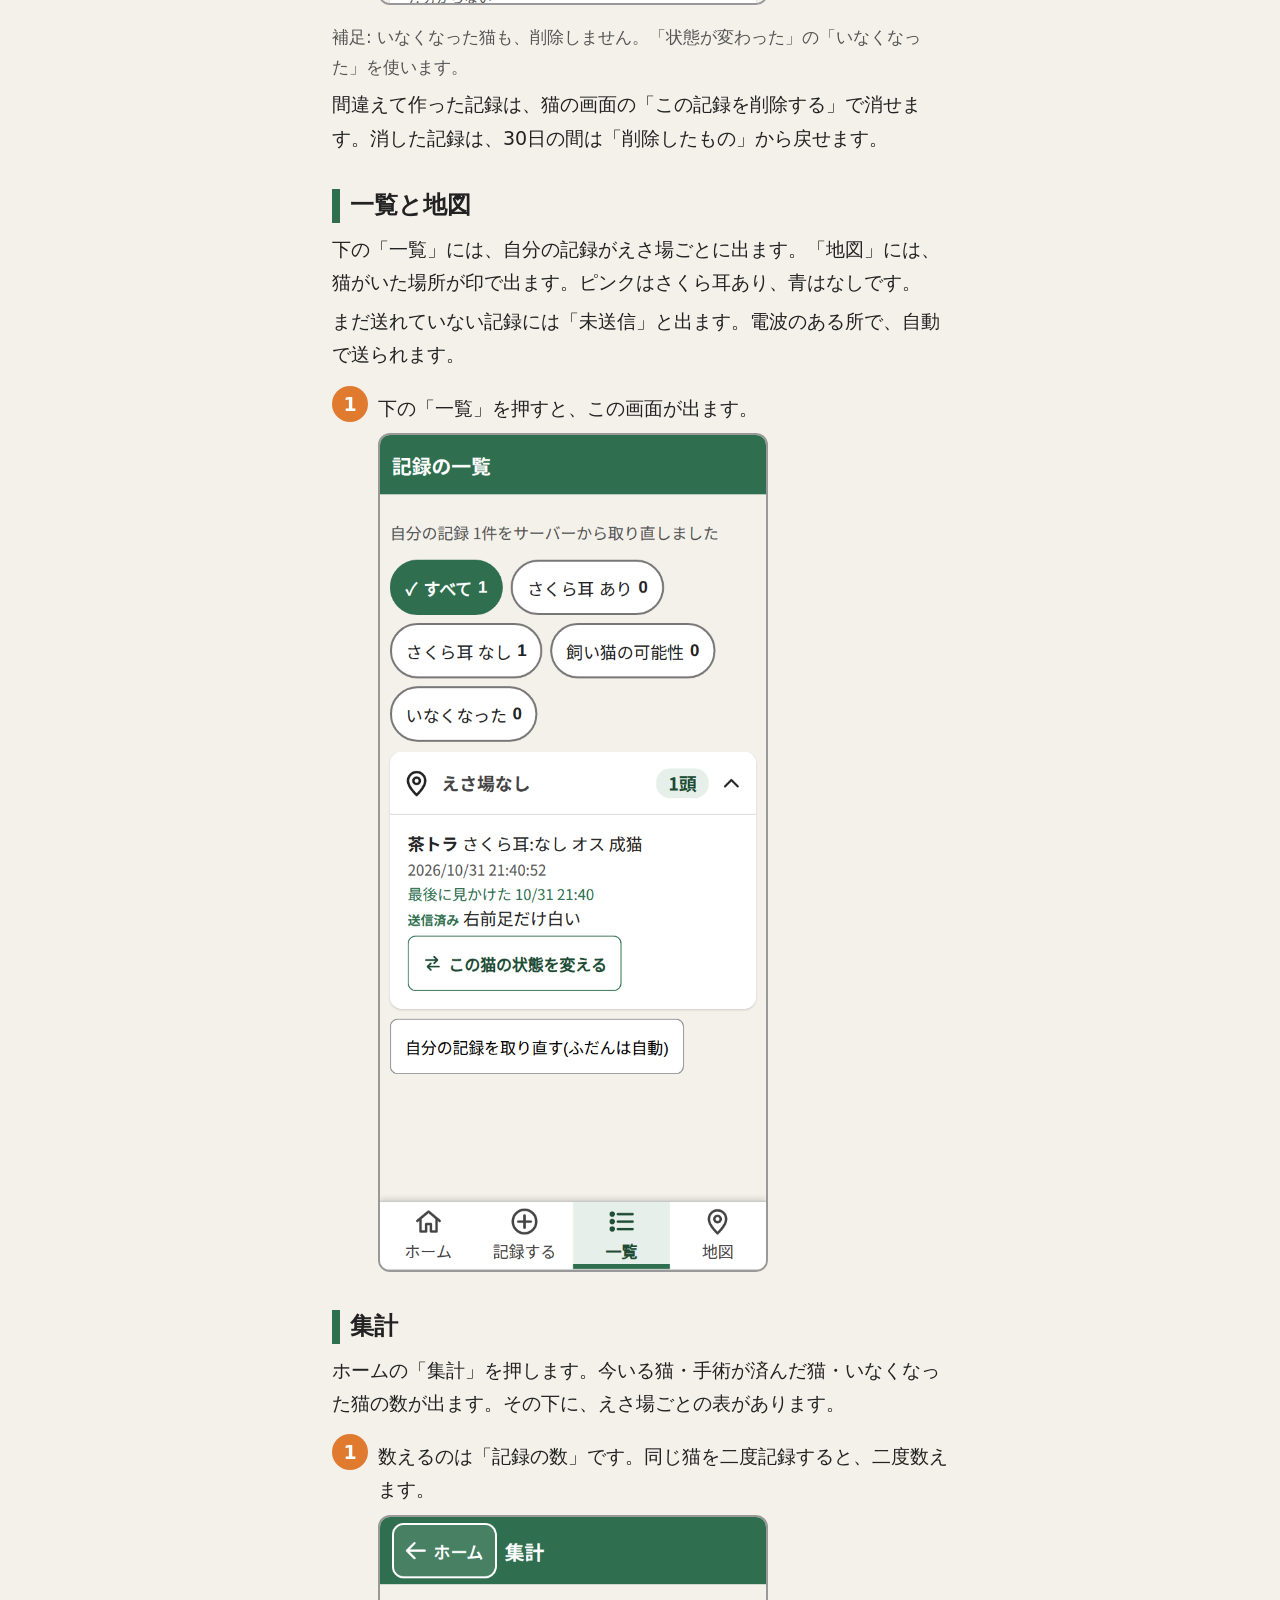
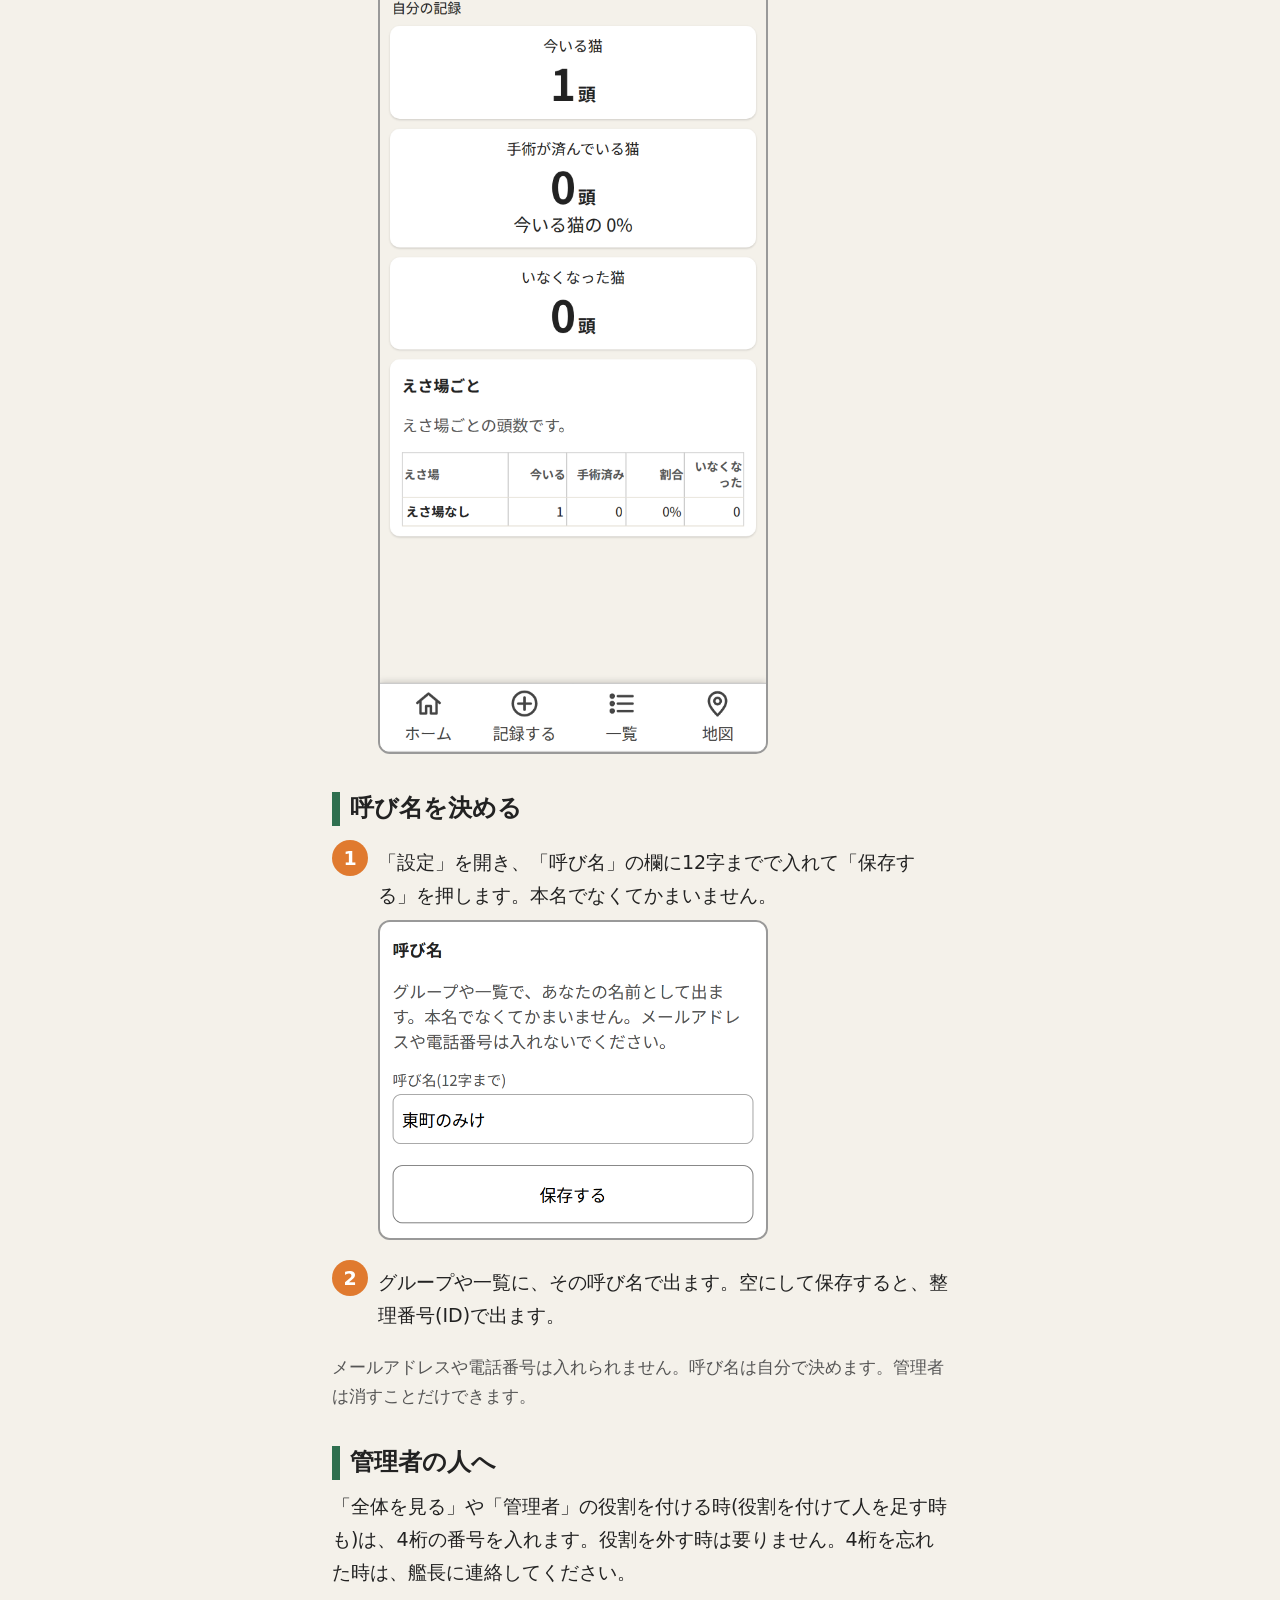
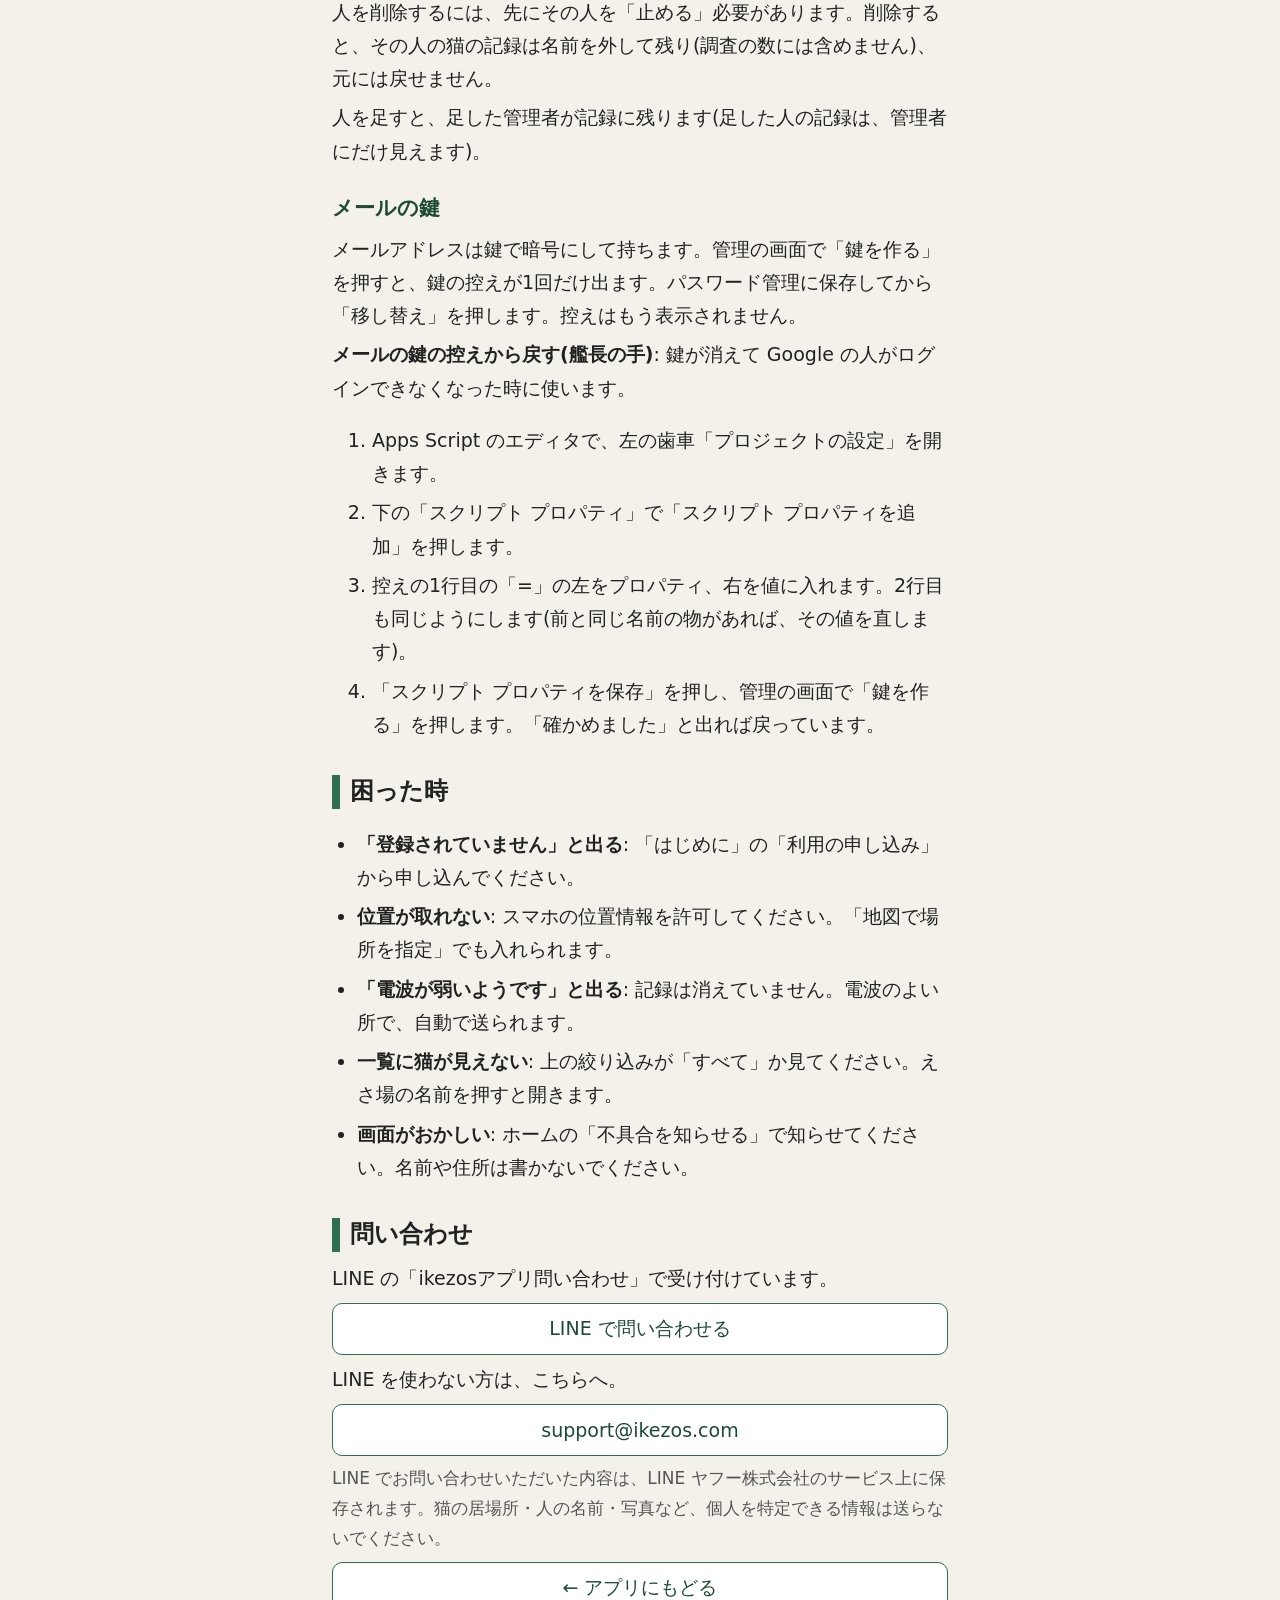
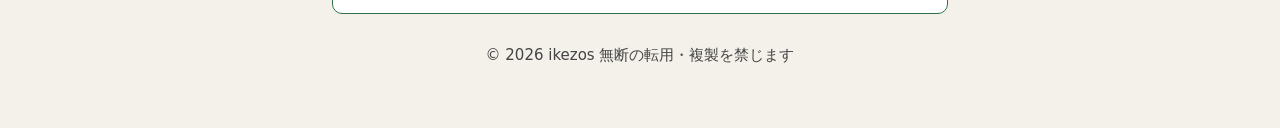
==== commit 0c9c82fa: "まちねこ帳 v58 を公開(Pi の予備の道・P20261102T214007Z-DDF420)" ====
--- a/help.html
+++ b/help.html
@@ -81,7 +81,14 @@
 <section id="admin"><h2>管理者の人へ</h2>
 <p>「全体を見る」や「管理者」の役割を付ける時(役割を付けて人を足す時も)は、4桁の番号を入れます。役割を外す時は要りません。4桁を忘れた時は、艦長に連絡してください。</p>
 <p>人を削除するには、先にその人を「止める」必要があります。削除すると、その人の猫の記録は名前を外して残り(調査の数には含めません)、元には戻せません。</p>
-<p>人を足すと、足した管理者が記録に残ります(足した人の記録は、管理者にだけ見えます)。</p></section>
+<p>人を足すと、足した管理者が記録に残ります(足した人の記録は、管理者にだけ見えます)。</p>
+<h3 id="emailkey">メールの鍵</h3>
+<p>メールアドレスは鍵で暗号にして持ちます。管理の画面で「鍵を作る」を押すと、鍵の控えが1回だけ出ます。パスワード管理に保存してから「移し替え」を押します。控えはもう表示されません。</p>
+<p><b>メールの鍵の控えから戻す(艦長の手)</b>: 鍵が消えて Google の人がログインできなくなった時に使います。</p>
+<ol><li>Apps Script のエディタで、左の歯車「プロジェクトの設定」を開きます。</li>
+<li>下の「スクリプト プロパティ」で「スクリプト プロパティを追加」を押します。</li>
+<li>控えの1行目の「=」の左をプロパティ、右を値に入れます。2行目も同じようにします(前と同じ名前の物があれば、その値を直します)。</li>
+<li>「スクリプト プロパティを保存」を押し、管理の画面で「鍵を作る」を押します。「確かめました」と出れば戻っています。</li></ol></section>
 <section id="help"><h2>困った時</h2>
 <ul><li><b>「登録されていません」と出る</b>: 「はじめに」の「利用の申し込み」から申し込んでください。</li><li><b>位置が取れない</b>: スマホの位置情報を許可してください。「地図で場所を指定」でも入れられます。</li><li><b>「電波が弱いようです」と出る</b>: 記録は消えていません。電波のよい所で、自動で送られます。</li><li><b>一覧に猫が見えない</b>: 上の絞り込みが「すべて」か見てください。えさ場の名前を押すと開きます。</li><li><b>画面がおかしい</b>: ホームの「不具合を知らせる」で知らせてください。名前や住所は書かないでください。</li></ul></section>
 <section id="contact"><h2>問い合わせ</h2>
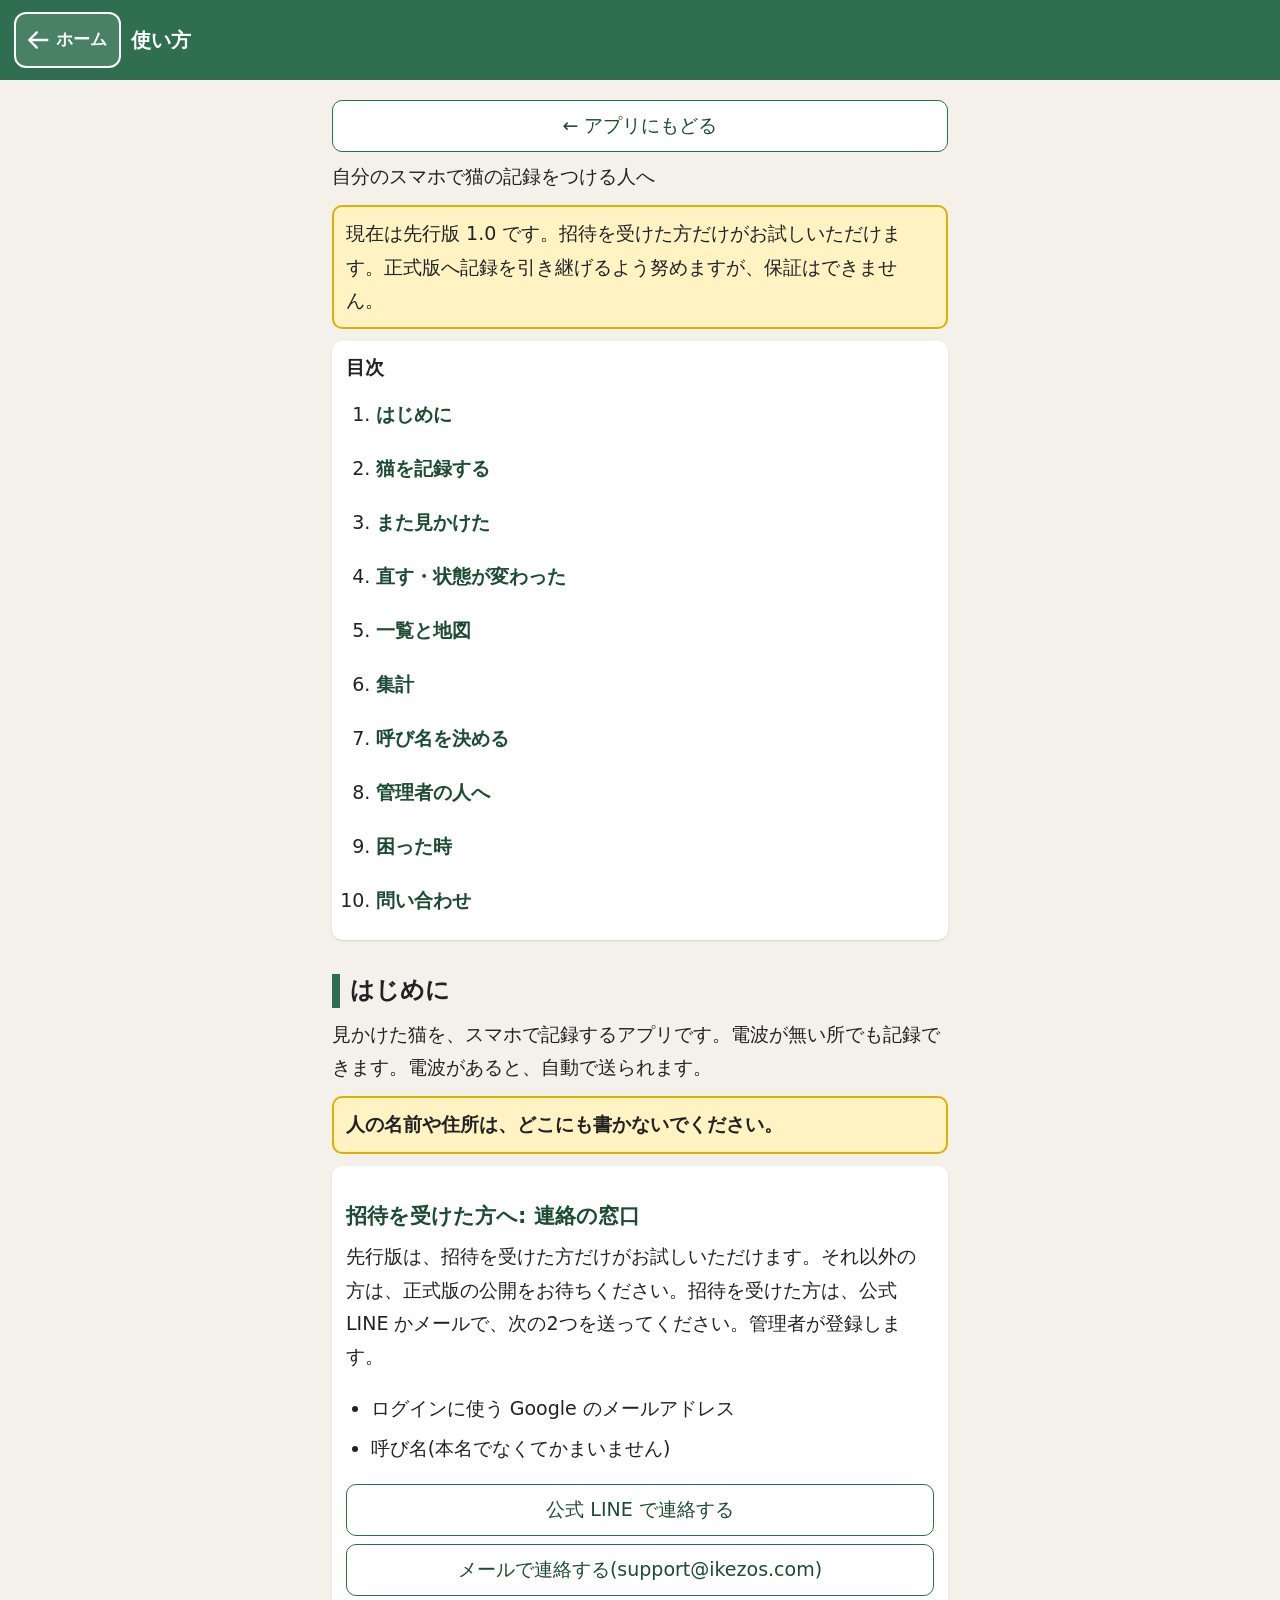
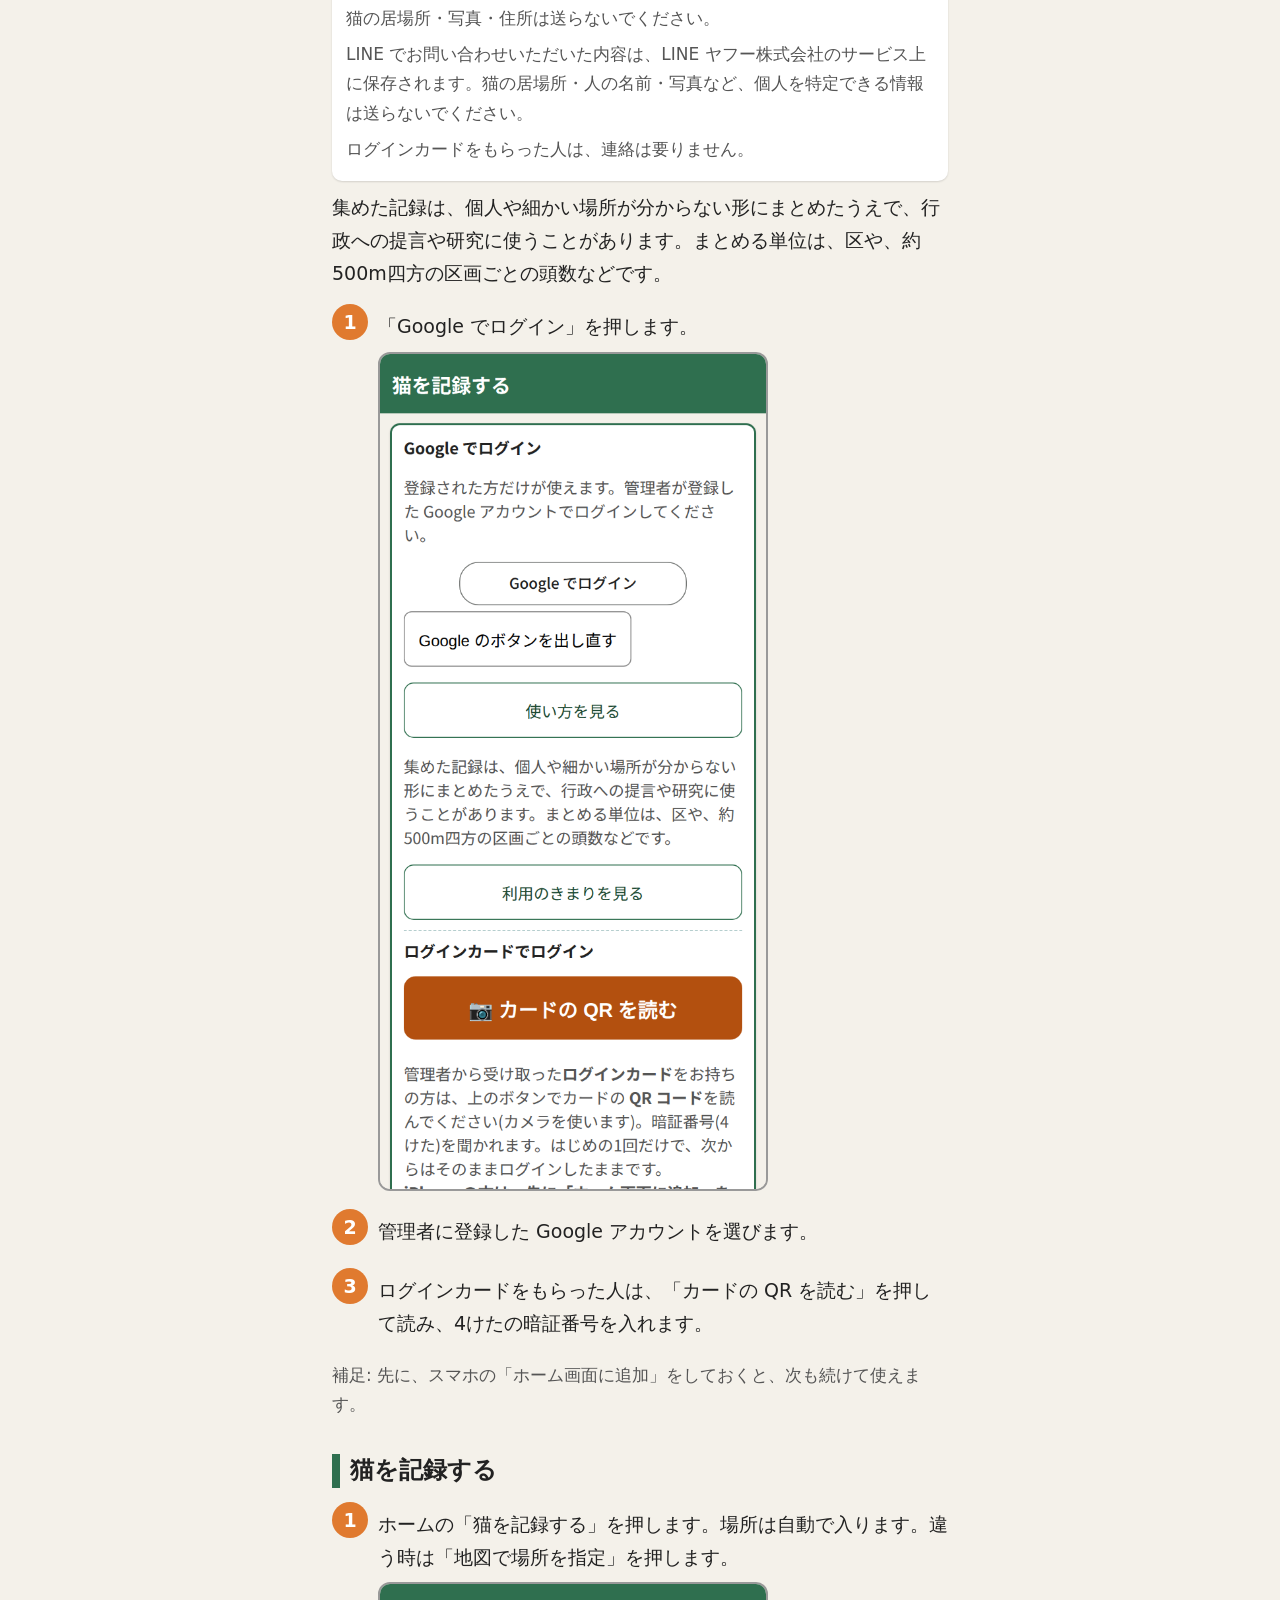
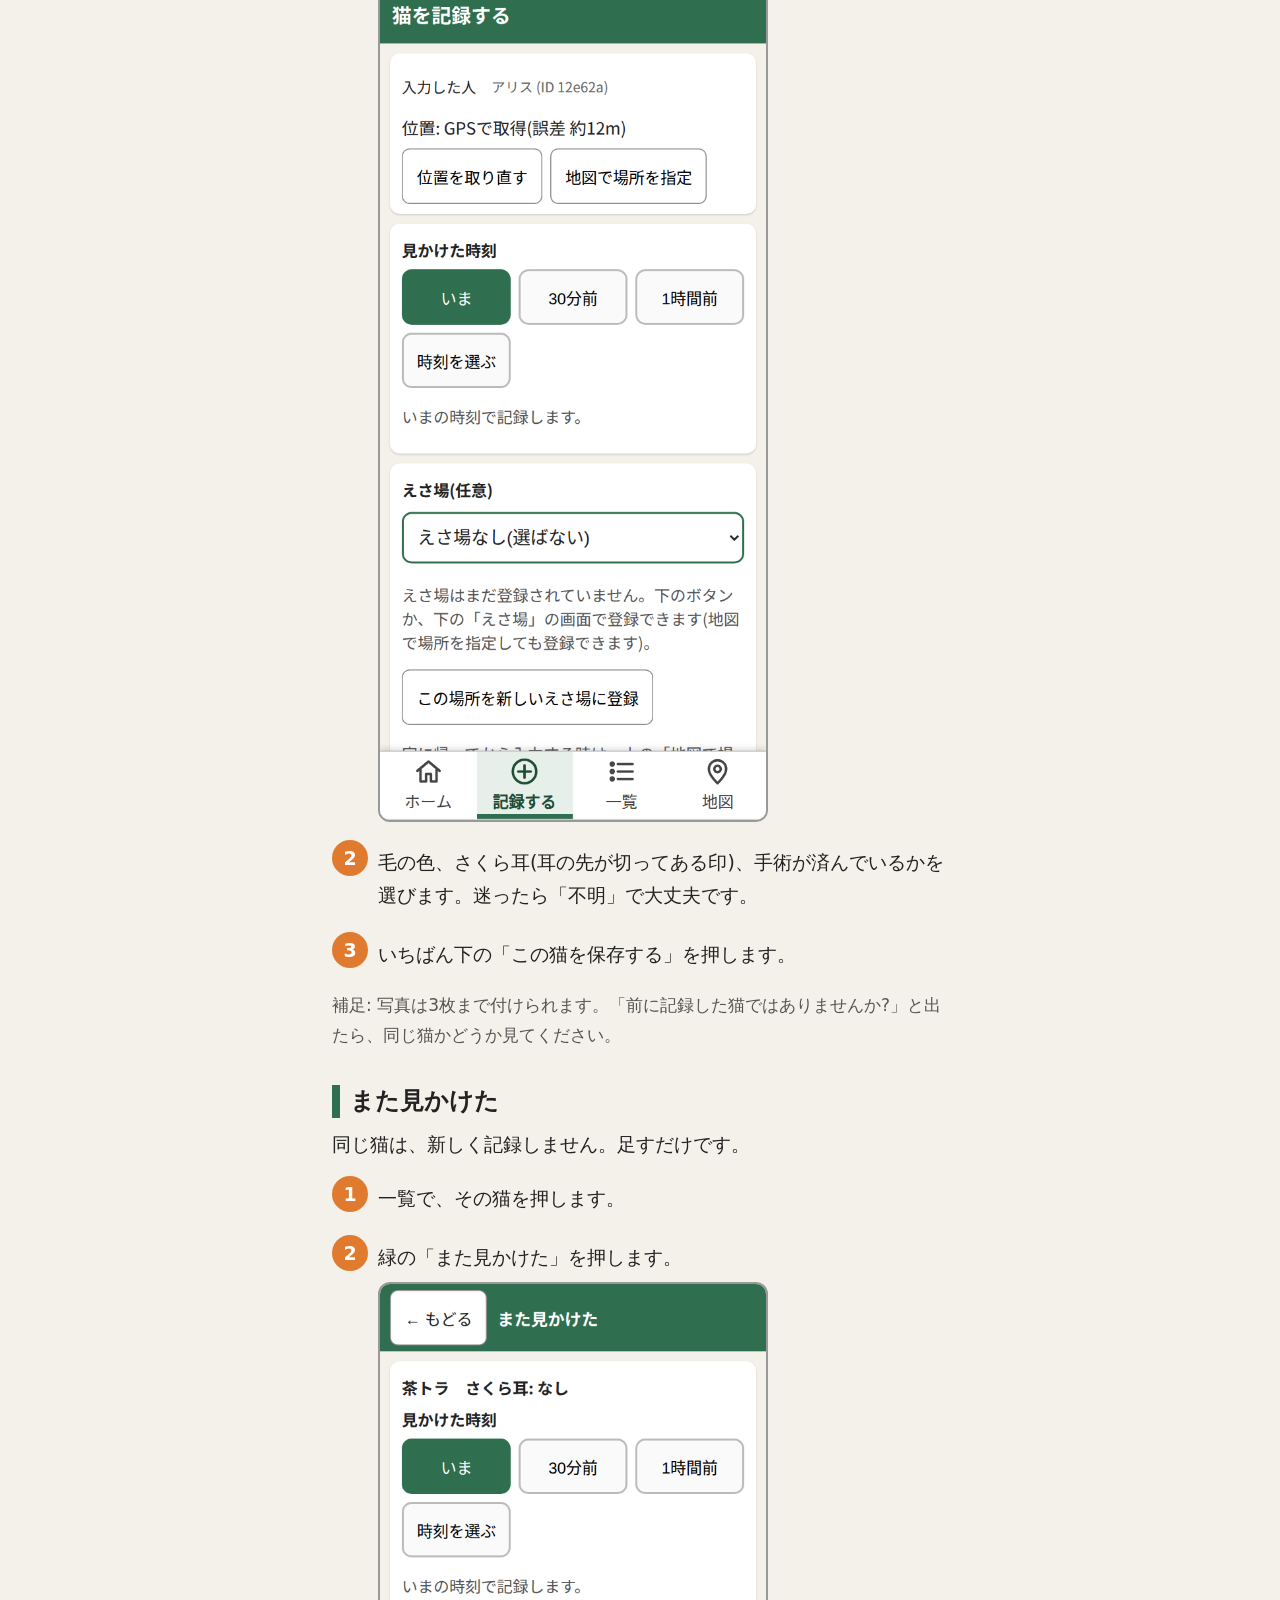
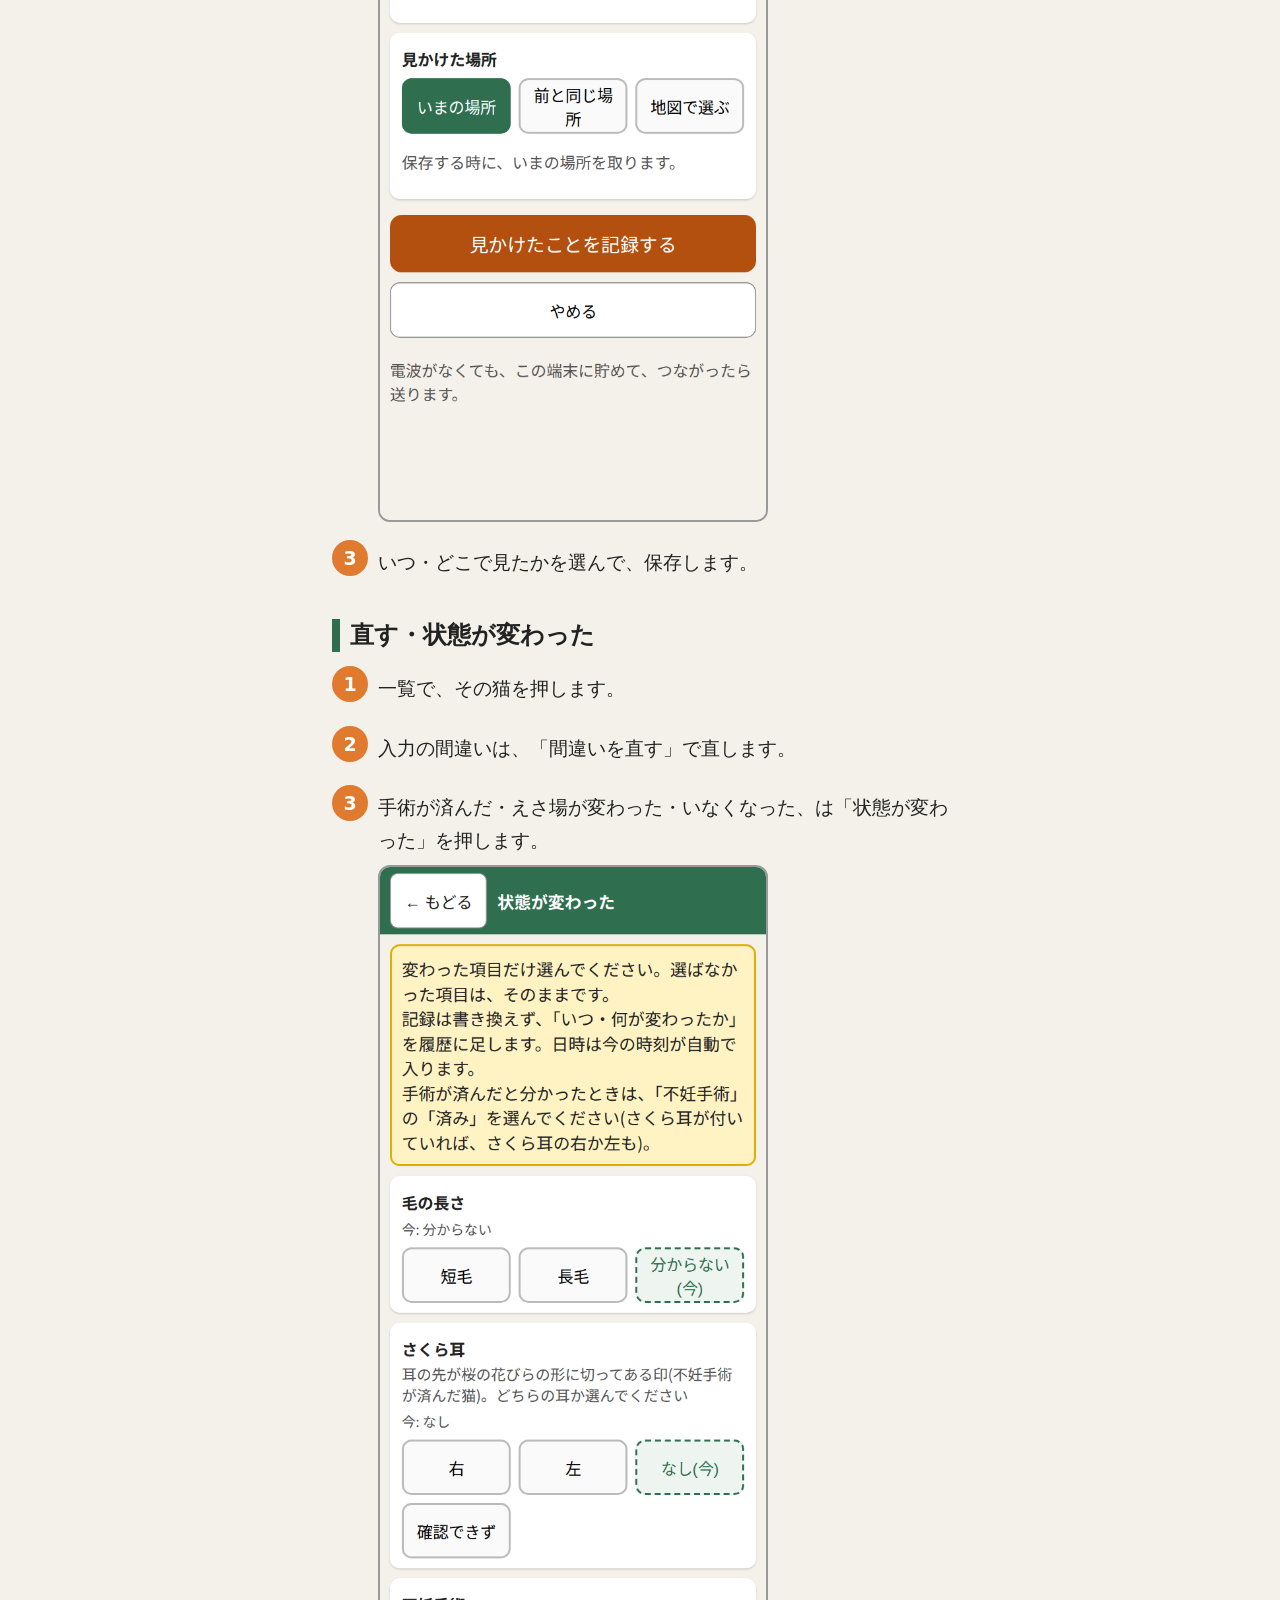
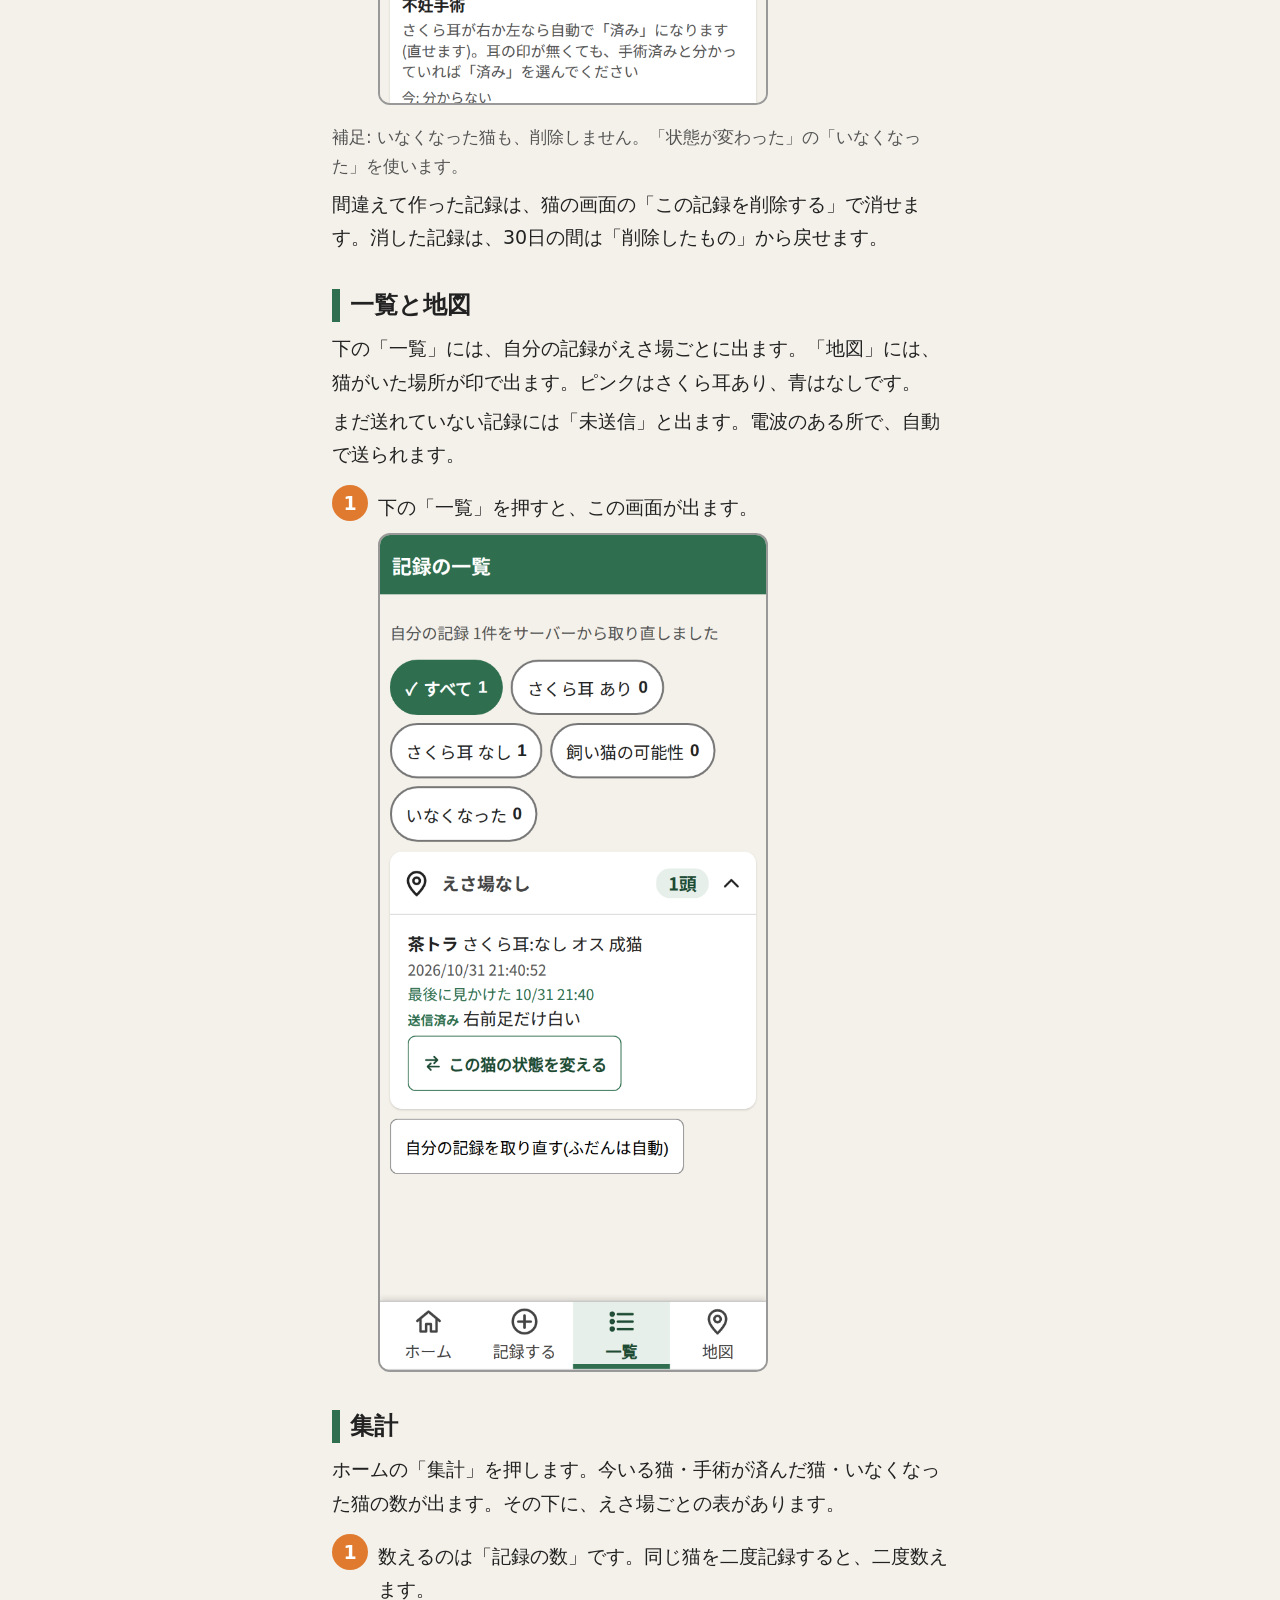
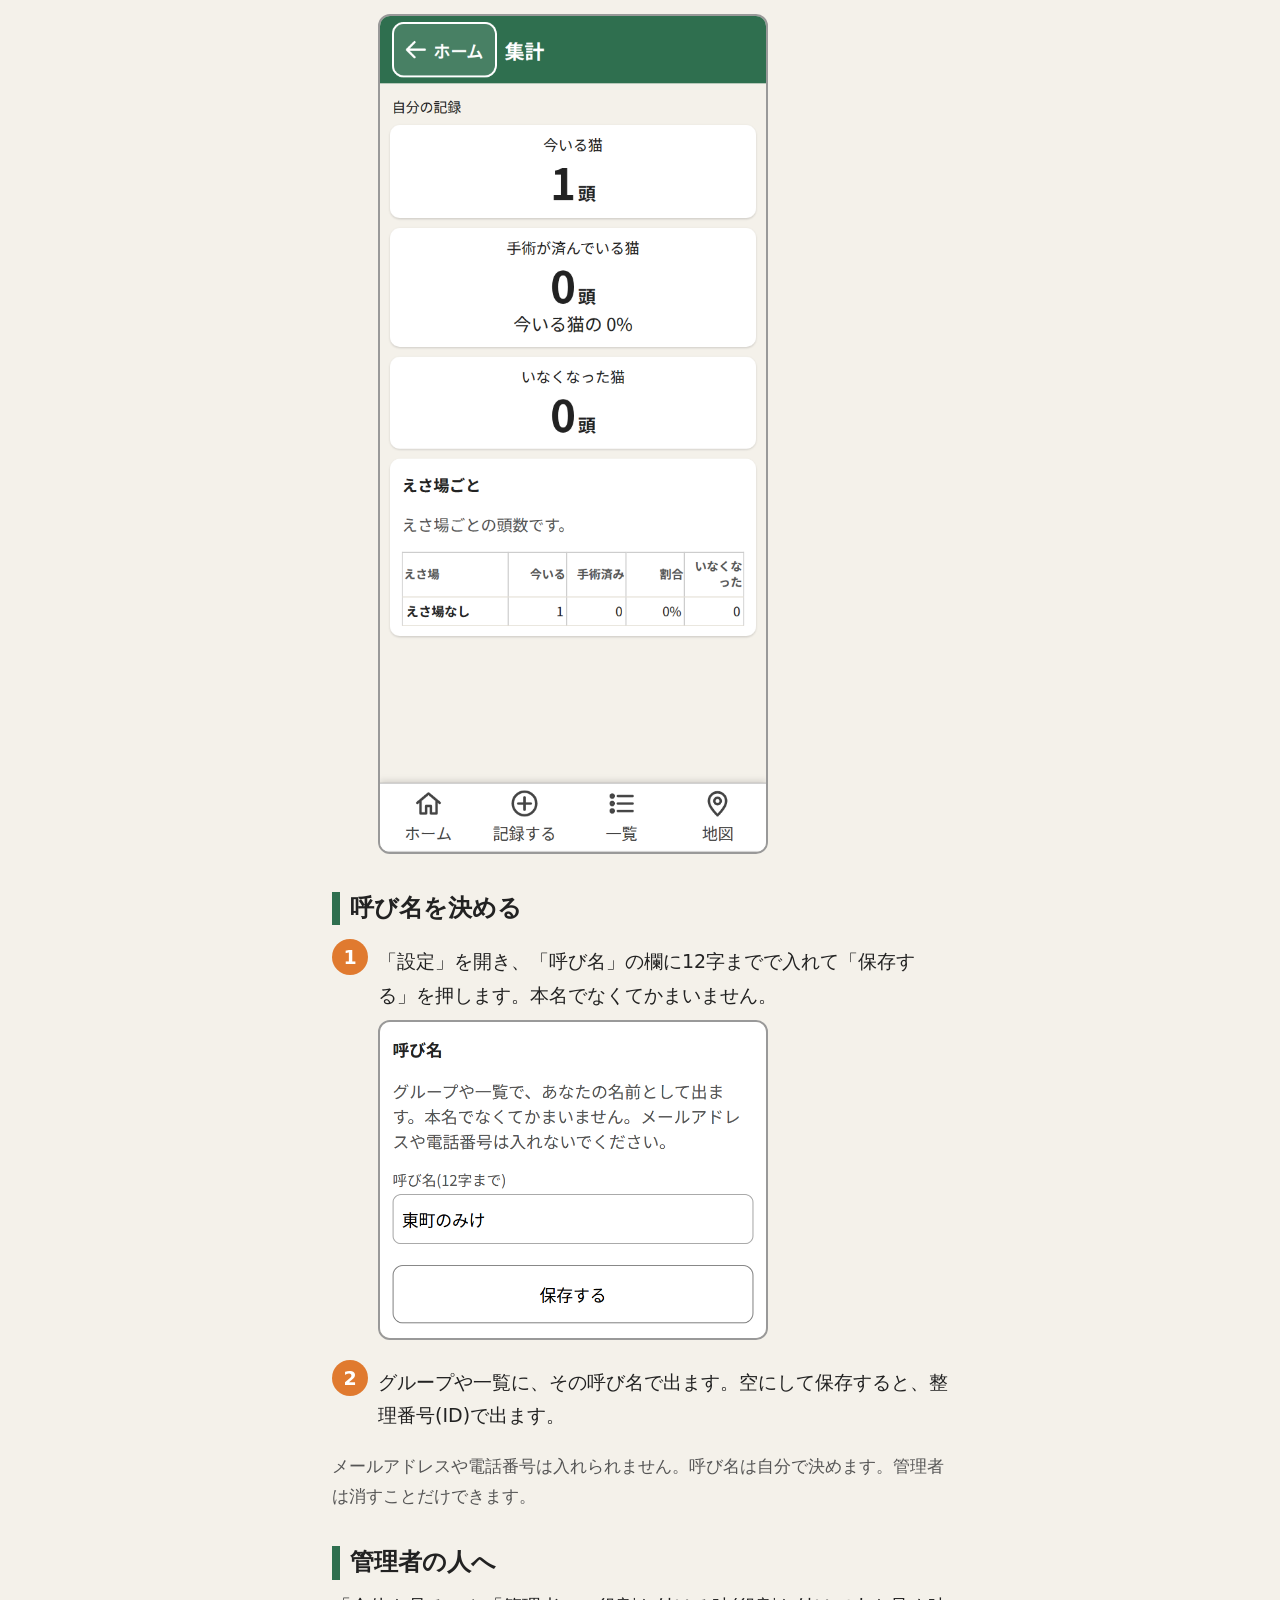
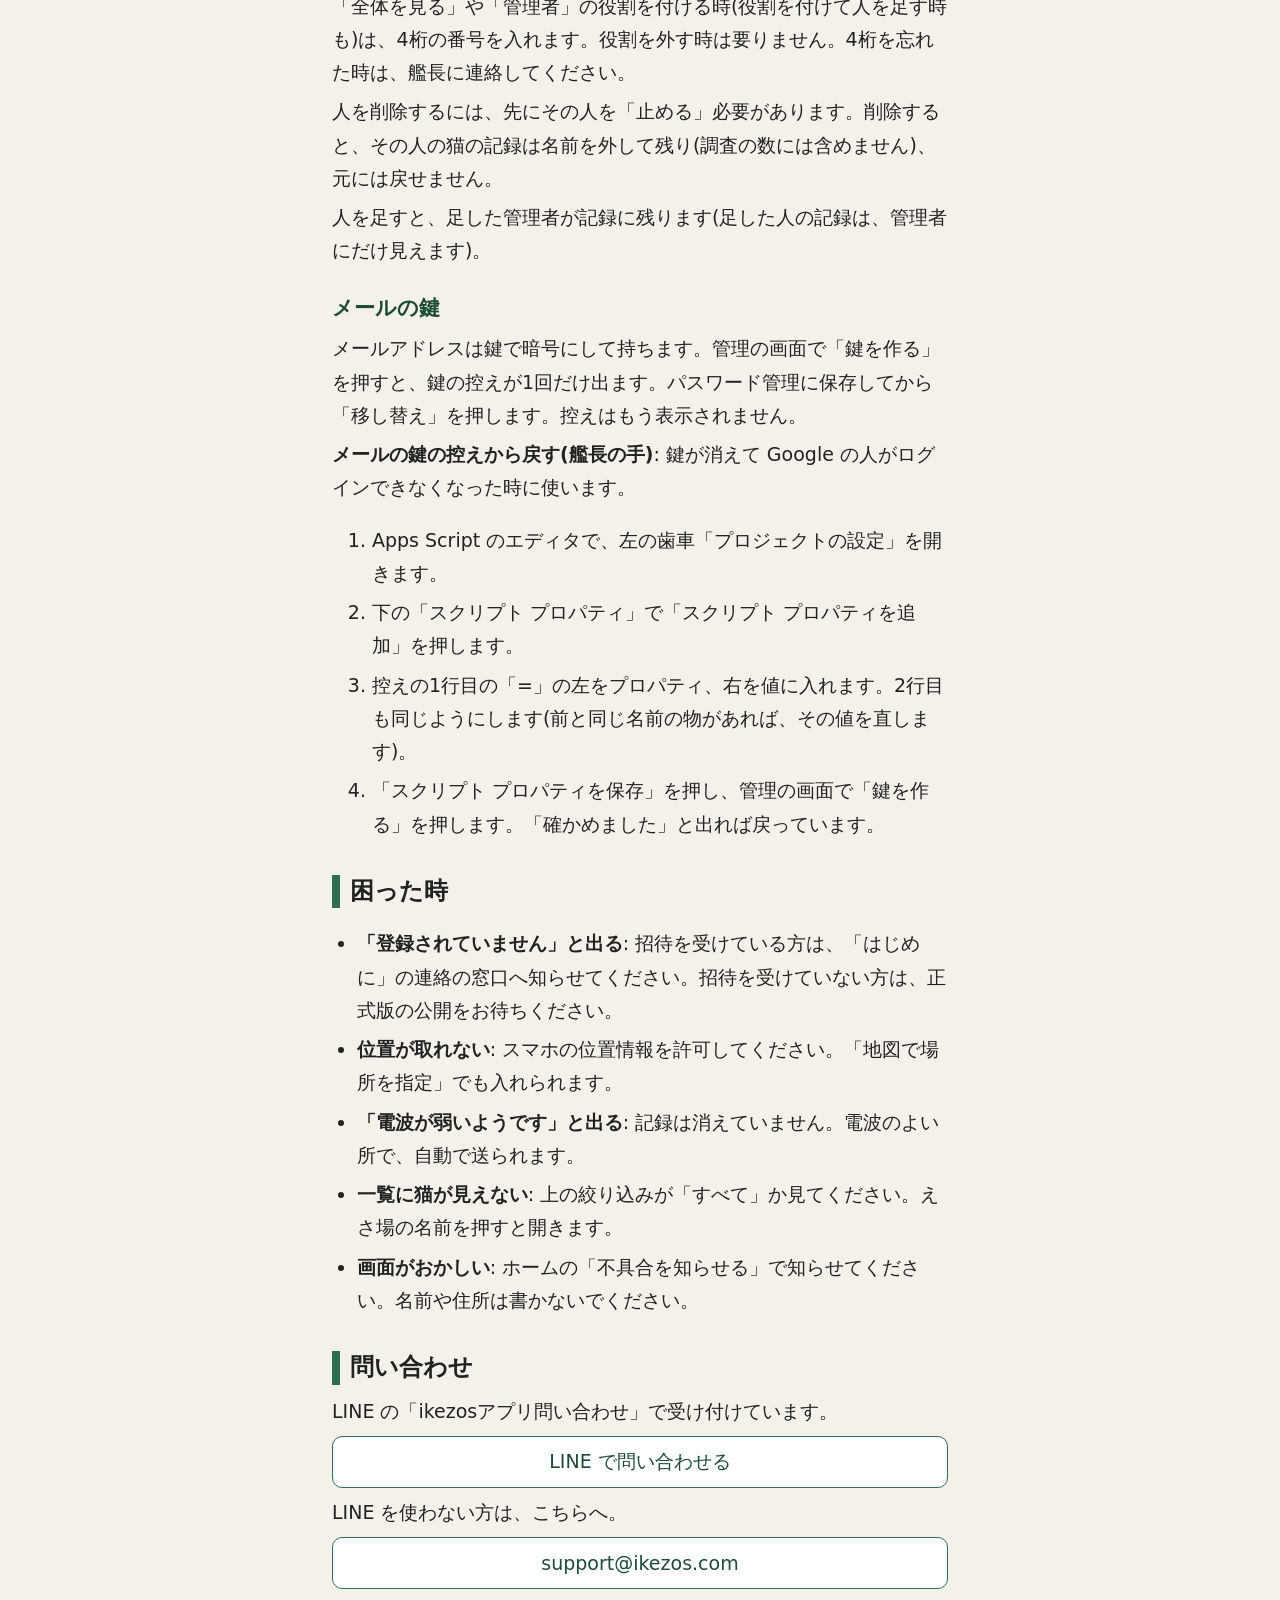
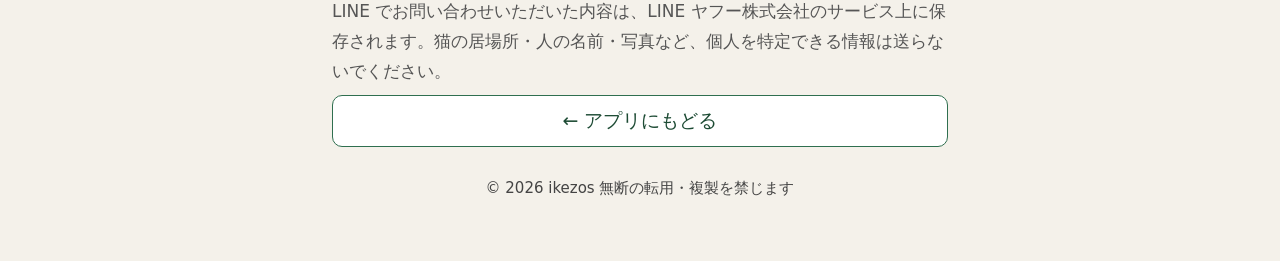
==== commit 7ec559aa: "まちねこ帳 v59 を公開(Pi の予備の道・P20261103T004108Z-2DA4B6)" ====
--- a/help.html
+++ b/help.html
@@ -33,19 +33,19 @@
 <main>
 <a class="back" href="index.html">← アプリにもどる</a>
 <p>自分のスマホで猫の記録をつける人へ</p>
-<div class="warn" id="trial">現在は試用版です。正式版へ記録を引き継げるよう努めますが、保証はできません。</div>
+<div class="warn" id="trial">現在は先行版 1.0 です。招待を受けた方だけがお試しいただけます。正式版へ記録を引き継げるよう努めますが、保証はできません。</div>
 <nav class="toc card"><b>目次</b><ol><li><a href="#start">はじめに</a></li><li><a href="#record">猫を記録する</a></li><li><a href="#again">また見かけた</a></li><li><a href="#fix">直す・状態が変わった</a></li><li><a href="#listmap">一覧と地図</a></li><li><a href="#stats">集計</a></li><li><a href="#nick">呼び名を決める</a></li><li><a href="#admin">管理者の人へ</a></li><li><a href="#help">困った時</a></li><li><a href="#contact">問い合わせ</a></li></ol></nav>
 <section id="start"><h2>はじめに</h2>
 <p>見かけた猫を、スマホで記録するアプリです。電波が無い所でも記録できます。電波があると、自動で送られます。</p>
 <div class="warn"><b>人の名前や住所は、どこにも書かないでください。</b></div>
-<div class="card" id="apply"><h3>はじめての方へ: 利用の申し込み</h3>
-<p>使うには、管理者の登録が要ります。公式 LINE かメールで、次の2つを送ってください。</p>
+<div class="card" id="apply"><h3>招待を受けた方へ: 連絡の窓口</h3>
+<p>先行版は、招待を受けた方だけがお試しいただけます。それ以外の方は、正式版の公開をお待ちください。招待を受けた方は、公式 LINE かメールで、次の2つを送ってください。管理者が登録します。</p>
 <ul><li>ログインに使う Google のメールアドレス</li><li>呼び名(本名でなくてかまいません)</li></ul>
-<a class="back" id="apply-line" href="https://lin.ee/600DoZ1" target="_blank" rel="noopener noreferrer">公式 LINE で申し込む</a>
-<a class="back" id="apply-mail" href="mailto:support@ikezos.com?subject=%E3%81%BE%E3%81%A1%E3%81%AD%E3%81%93%E5%B8%B3%20%E5%88%A9%E7%94%A8%E3%81%AE%E7%94%B3%E3%81%97%E8%BE%BC%E3%81%BF&amp;body=%E3%81%BE%E3%81%A1%E3%81%AD%E3%81%93%E5%B8%B3%E3%81%AE%E5%88%A9%E7%94%A8%E3%82%92%E7%94%B3%E3%81%97%E8%BE%BC%E3%81%BF%E3%81%BE%E3%81%99%E3%80%82%0D%0A%0D%0A%E3%83%AD%E3%82%B0%E3%82%A4%E3%83%B3%E3%81%AB%E4%BD%BF%E3%81%86%20Google%20%E3%81%AE%E3%83%A1%E3%83%BC%E3%83%AB%E3%82%A2%E3%83%89%E3%83%AC%E3%82%B9%3A%20(%E3%81%93%E3%81%93%E3%81%AB%E6%9B%B8%E3%81%84%E3%81%A6%E3%81%8F%E3%81%A0%E3%81%95%E3%81%84)%0D%0A%E5%91%BC%E3%81%B3%E5%90%8D(%E6%9C%AC%E5%90%8D%E3%81%A7%E3%81%AA%E3%81%8F%E3%81%A6%E3%81%8B%E3%81%BE%E3%81%84%E3%81%BE%E3%81%9B%E3%82%93)%3A%20%0D%0A%0D%0A%E2%80%BB%E7%8C%AB%E3%81%AE%E5%B1%85%E5%A0%B4%E6%89%80%E3%83%BB%E5%86%99%E7%9C%9F%E3%83%BB%E4%BD%8F%E6%89%80%E3%81%AF%E6%9B%B8%E3%81%8B%E3%81%AA%E3%81%84%E3%81%A7%E3%81%8F%E3%81%A0%E3%81%95%E3%81%84%E3%80%82">メールで申し込む(support@ikezos.com)</a>
+<a class="back" id="apply-line" href="https://lin.ee/600DoZ1" target="_blank" rel="noopener noreferrer">公式 LINE で連絡する</a>
+<a class="back" id="apply-mail" href="mailto:support@ikezos.com?subject=%E3%81%BE%E3%81%A1%E3%81%AD%E3%81%93%E5%B8%B3%20%E5%85%88%E8%A1%8C%E7%89%88%E3%81%AE%E3%81%94%E9%80%A3%E7%B5%A1&amp;body=%E3%81%BE%E3%81%A1%E3%81%AD%E3%81%93%E5%B8%B3(%E5%85%88%E8%A1%8C%E7%89%88)%E3%81%AE%E6%8B%9B%E5%BE%85%E3%82%92%E5%8F%97%E3%81%91%E3%81%9F%E8%80%85%E3%81%A7%E3%81%99%E3%80%82%0D%0A%0D%0A%E3%83%AD%E3%82%B0%E3%82%A4%E3%83%B3%E3%81%AB%E4%BD%BF%E3%81%86%20Google%20%E3%81%AE%E3%83%A1%E3%83%BC%E3%83%AB%E3%82%A2%E3%83%89%E3%83%AC%E3%82%B9%3A%20(%E3%81%93%E3%81%93%E3%81%AB%E6%9B%B8%E3%81%84%E3%81%A6%E3%81%8F%E3%81%A0%E3%81%95%E3%81%84)%0D%0A%E5%91%BC%E3%81%B3%E5%90%8D(%E6%9C%AC%E5%90%8D%E3%81%A7%E3%81%AA%E3%81%8F%E3%81%A6%E3%81%8B%E3%81%BE%E3%81%84%E3%81%BE%E3%81%9B%E3%82%93)%3A%20%0D%0A%0D%0A%E2%80%BB%E7%8C%AB%E3%81%AE%E5%B1%85%E5%A0%B4%E6%89%80%E3%83%BB%E5%86%99%E7%9C%9F%E3%83%BB%E4%BD%8F%E6%89%80%E3%81%AF%E6%9B%B8%E3%81%8B%E3%81%AA%E3%81%84%E3%81%A7%E3%81%8F%E3%81%A0%E3%81%95%E3%81%84%E3%80%82">メールで連絡する(support@ikezos.com)</a>
 <p class="note">猫の居場所・写真・住所は送らないでください。</p>
 <p class="note">LINE でお問い合わせいただいた内容は、LINE ヤフー株式会社のサービス上に保存されます。猫の居場所・人の名前・写真など、個人を特定できる情報は送らないでください。</p>
-<p class="note">ログインカードをもらった人は、申し込みは要りません。</p></div>
+<p class="note">ログインカードをもらった人は、連絡は要りません。</p></div>
 <p>集めた記録は、個人や細かい場所が分からない形にまとめたうえで、行政への提言や研究に使うことがあります。まとめる単位は、区や、約500m四方の区画ごとの頭数などです。</p>
 <div class="step"><div class="num">1</div><div class="body"><p>「Google でログイン」を押します。</p><img class="shot" src="help-img/01-login.png" alt="画面の写し: 手順1" width="390" loading="lazy"></div></div>
 <div class="step"><div class="num">2</div><div class="body"><p>管理者に登録した Google アカウントを選びます。</p></div></div>
@@ -90,7 +90,7 @@
 <li>控えの1行目の「=」の左をプロパティ、右を値に入れます。2行目も同じようにします(前と同じ名前の物があれば、その値を直します)。</li>
 <li>「スクリプト プロパティを保存」を押し、管理の画面で「鍵を作る」を押します。「確かめました」と出れば戻っています。</li></ol></section>
 <section id="help"><h2>困った時</h2>
-<ul><li><b>「登録されていません」と出る</b>: 「はじめに」の「利用の申し込み」から申し込んでください。</li><li><b>位置が取れない</b>: スマホの位置情報を許可してください。「地図で場所を指定」でも入れられます。</li><li><b>「電波が弱いようです」と出る</b>: 記録は消えていません。電波のよい所で、自動で送られます。</li><li><b>一覧に猫が見えない</b>: 上の絞り込みが「すべて」か見てください。えさ場の名前を押すと開きます。</li><li><b>画面がおかしい</b>: ホームの「不具合を知らせる」で知らせてください。名前や住所は書かないでください。</li></ul></section>
+<ul><li><b>「登録されていません」と出る</b>: 招待を受けている方は、「はじめに」の連絡の窓口へ知らせてください。招待を受けていない方は、正式版の公開をお待ちください。</li><li><b>位置が取れない</b>: スマホの位置情報を許可してください。「地図で場所を指定」でも入れられます。</li><li><b>「電波が弱いようです」と出る</b>: 記録は消えていません。電波のよい所で、自動で送られます。</li><li><b>一覧に猫が見えない</b>: 上の絞り込みが「すべて」か見てください。えさ場の名前を押すと開きます。</li><li><b>画面がおかしい</b>: ホームの「不具合を知らせる」で知らせてください。名前や住所は書かないでください。</li></ul></section>
 <section id="contact"><h2>問い合わせ</h2>
 <p>LINE の「ikezosアプリ問い合わせ」で受け付けています。</p>
 <a class="back" id="contact-line" href="https://lin.ee/600DoZ1" target="_blank" rel="noopener noreferrer">LINE で問い合わせる</a>
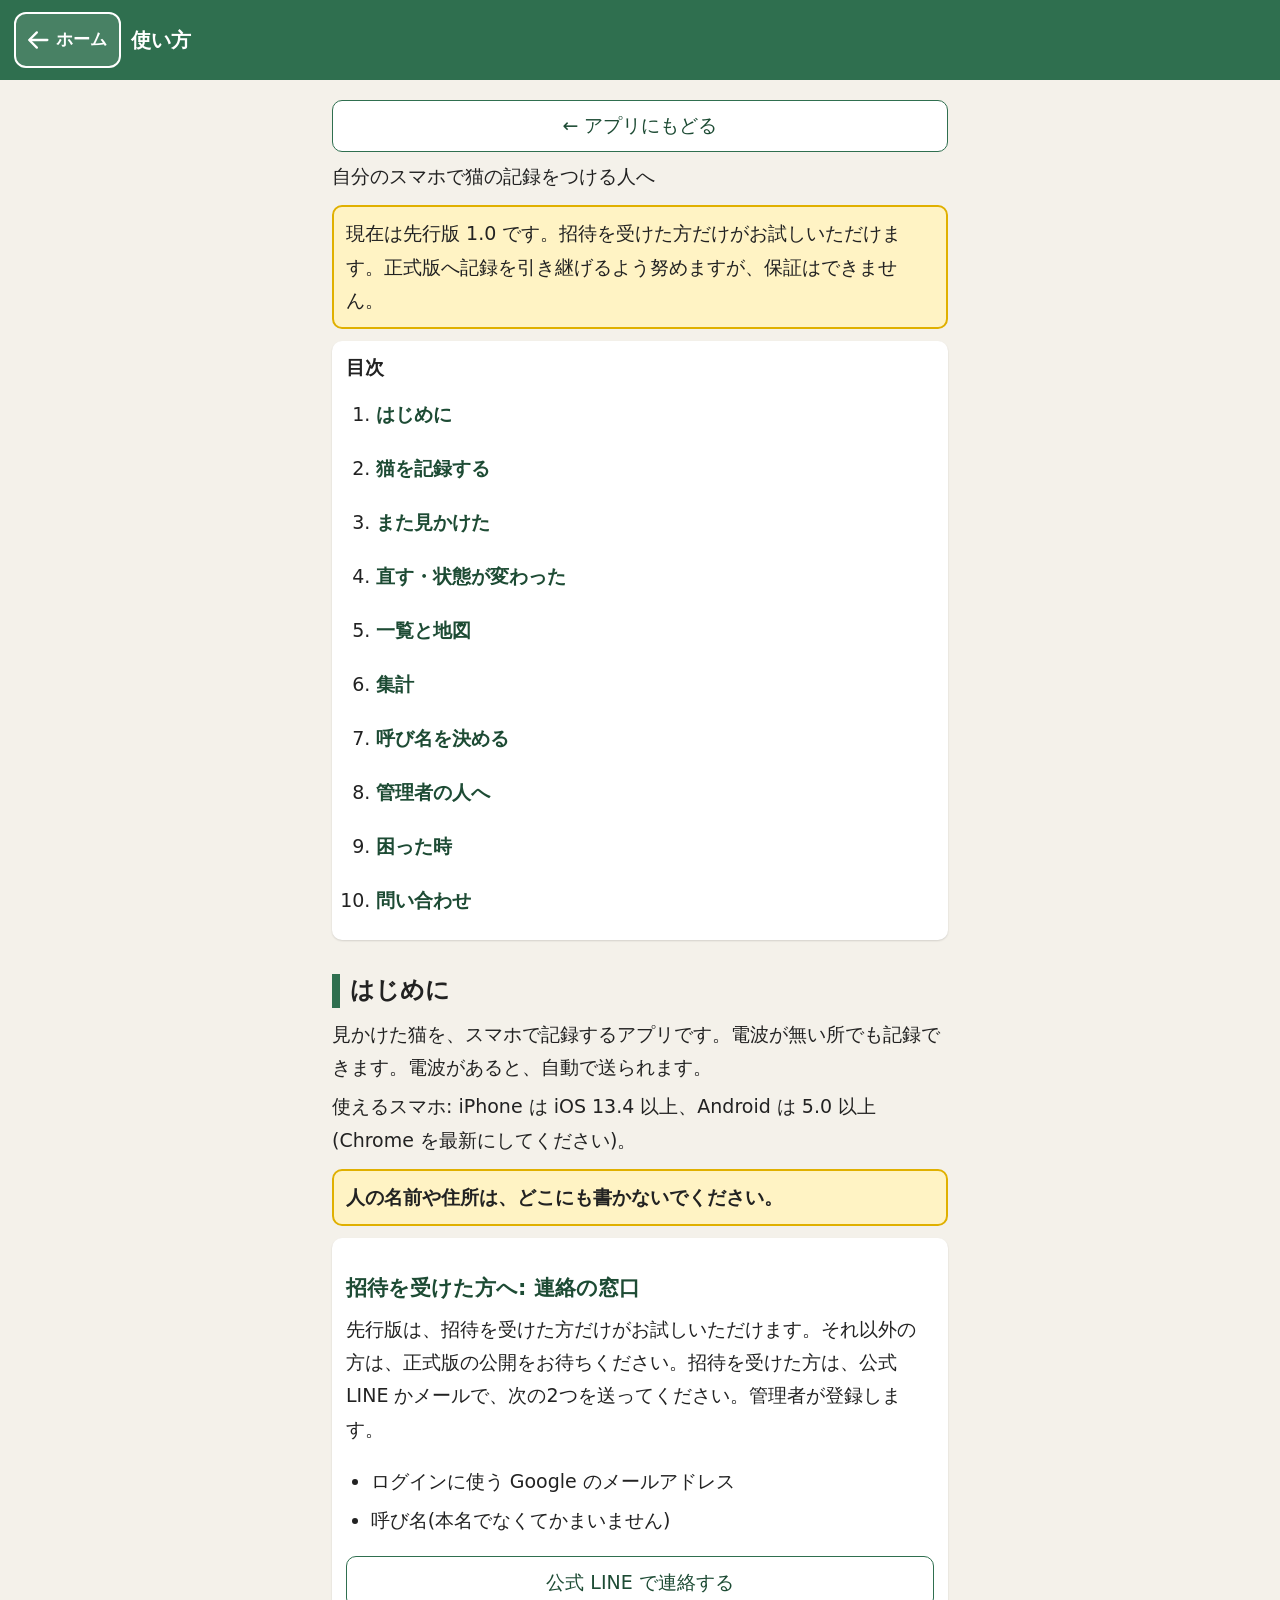
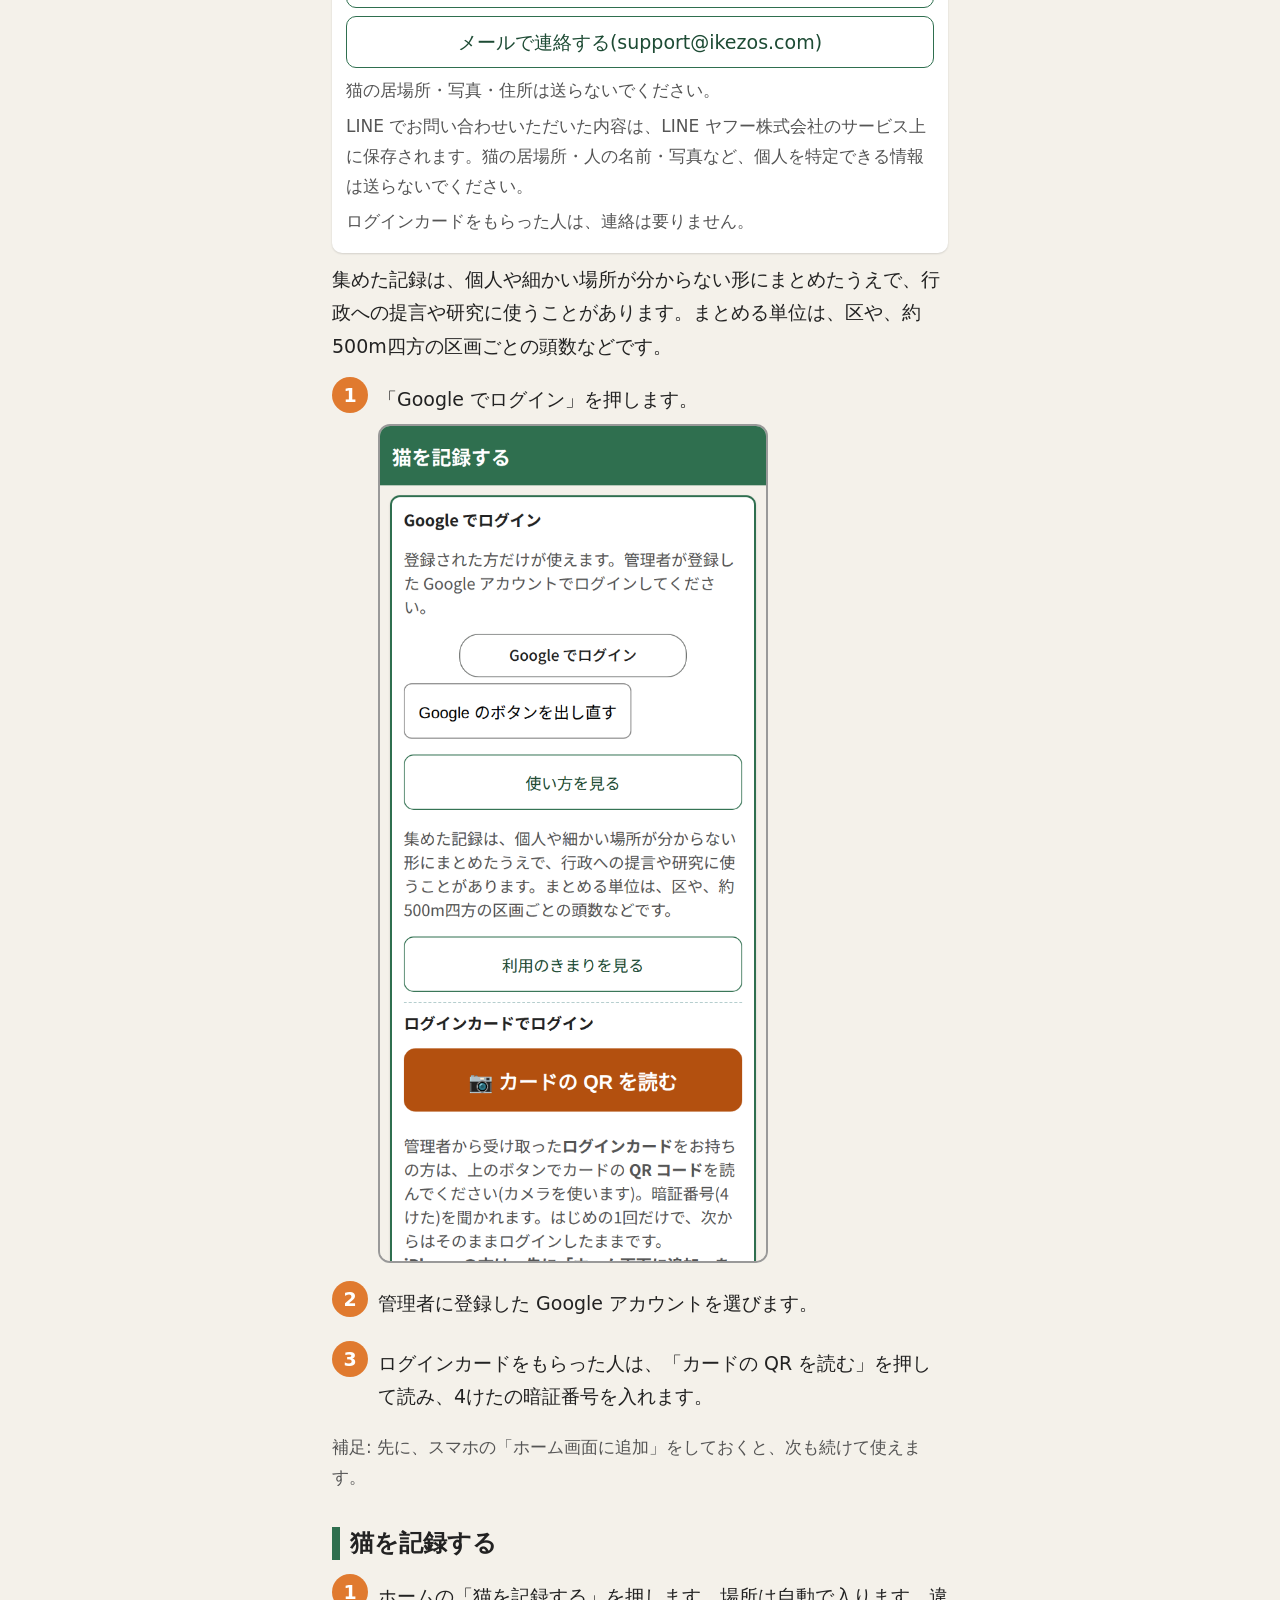
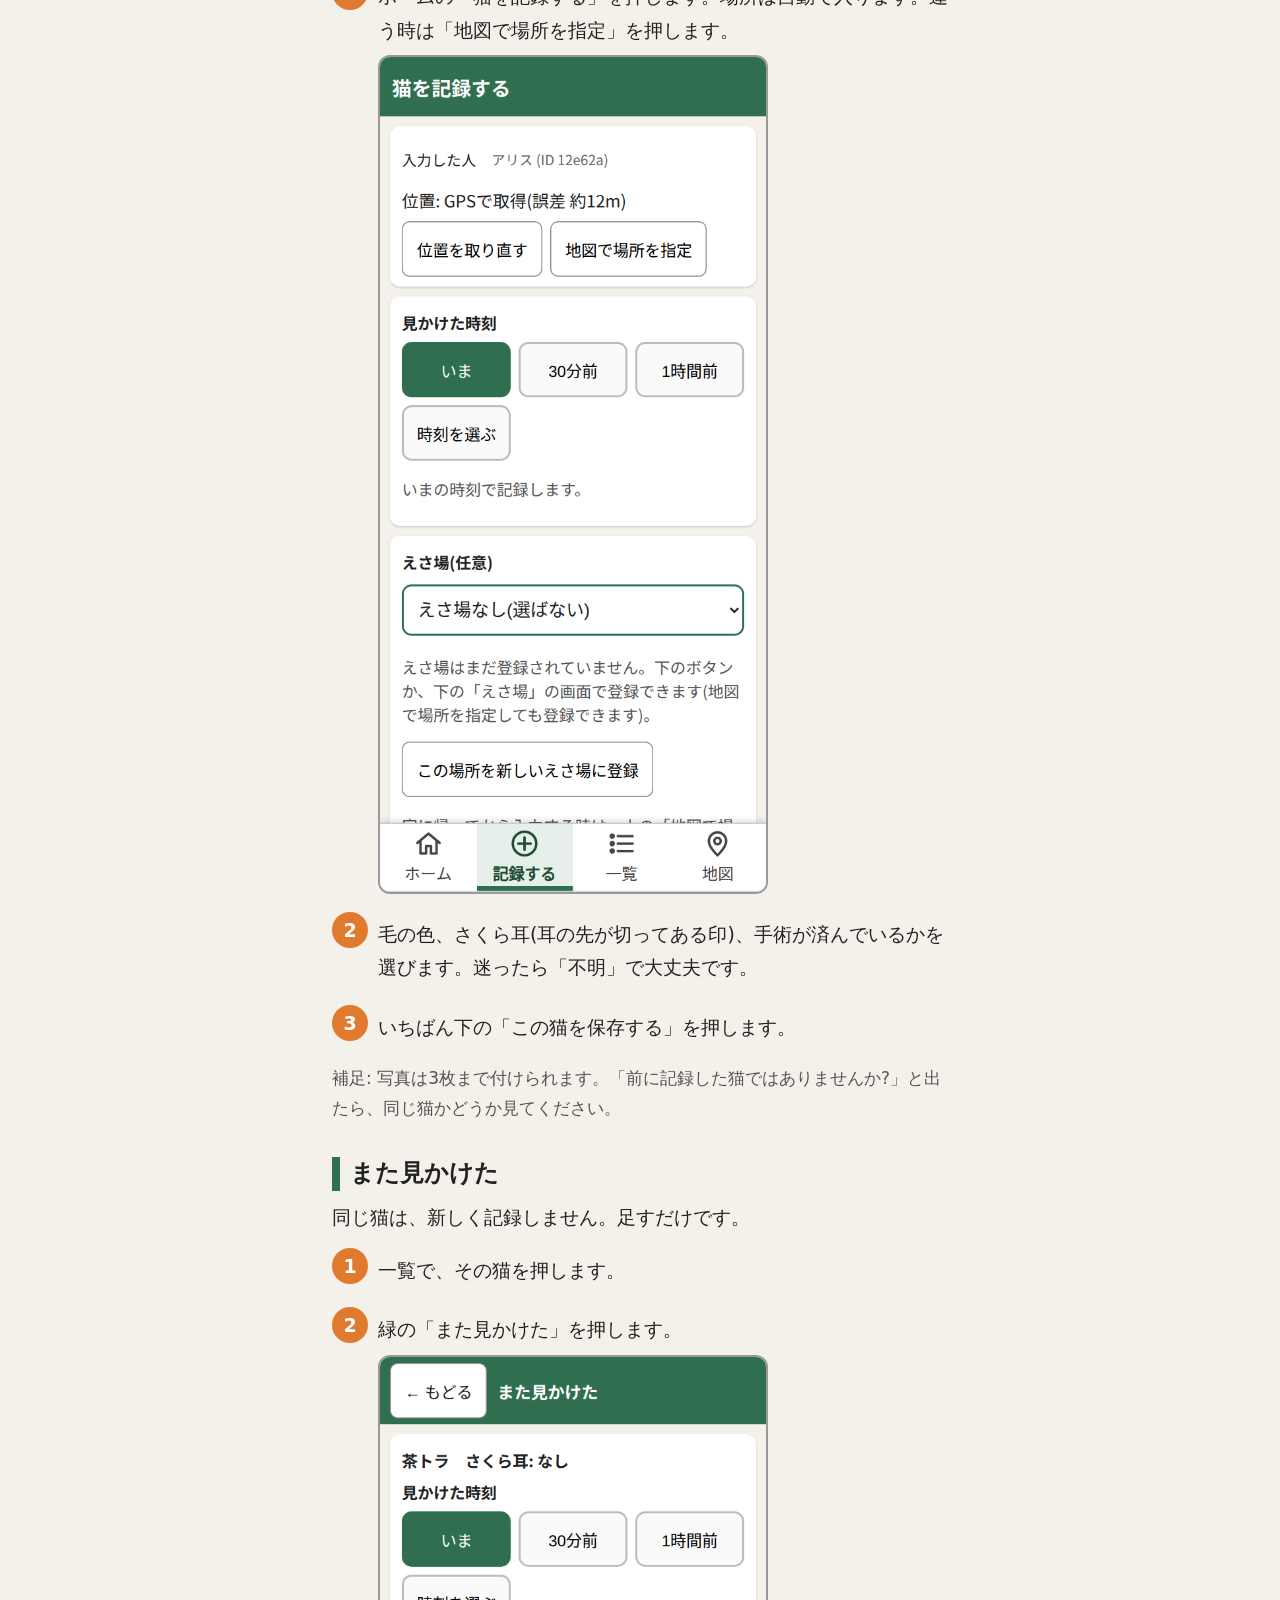
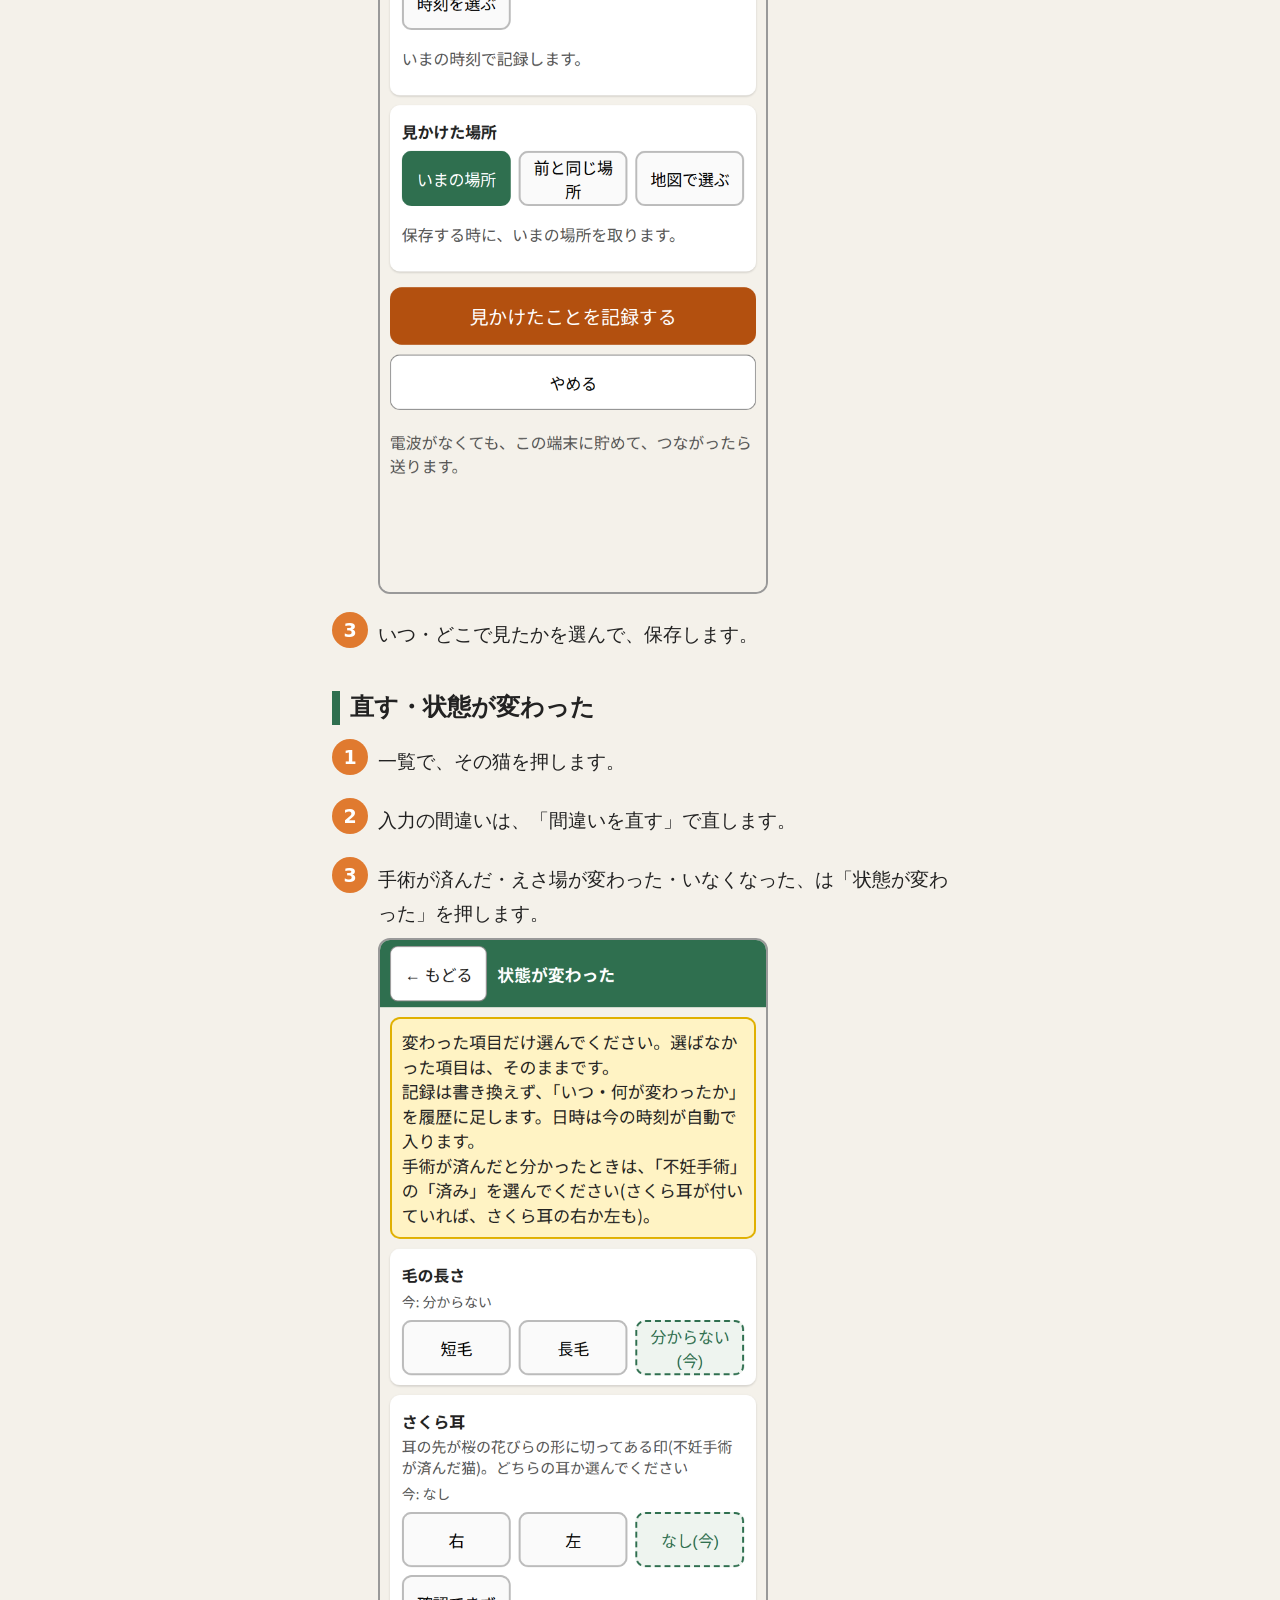
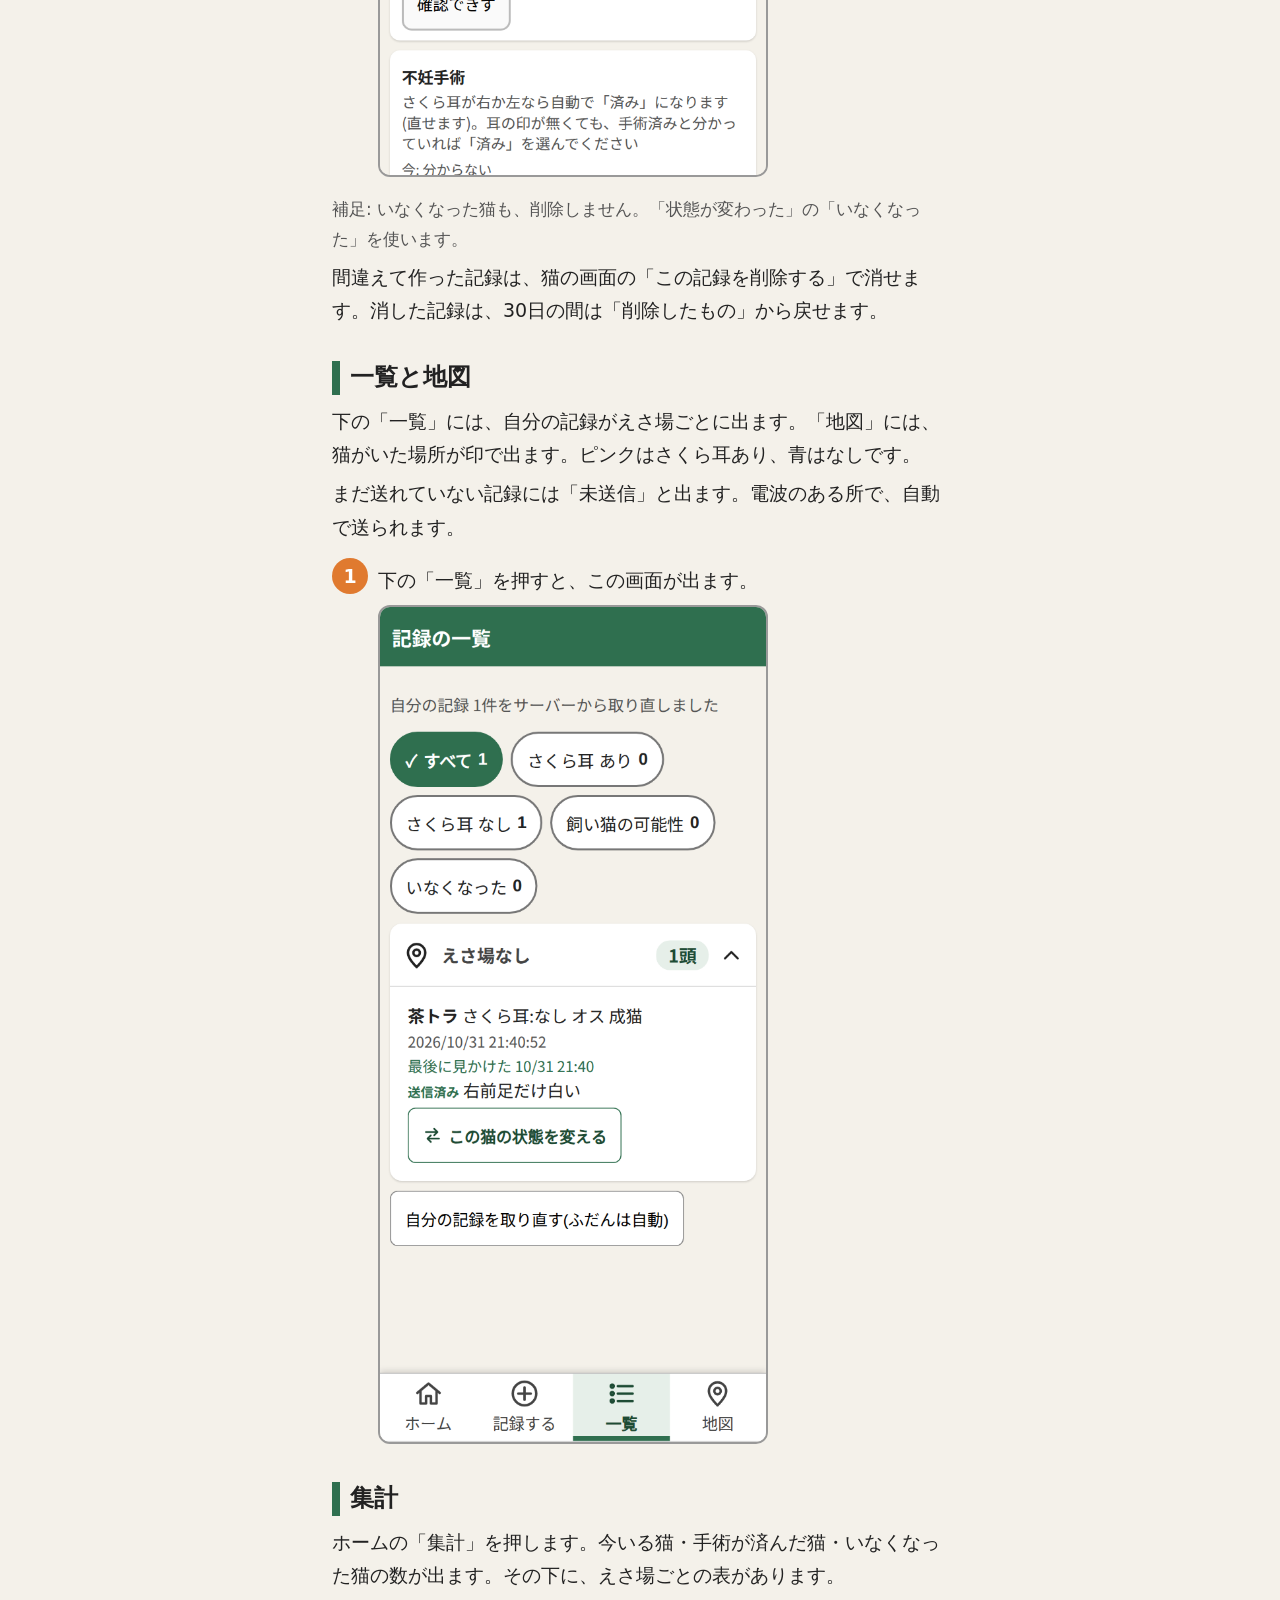
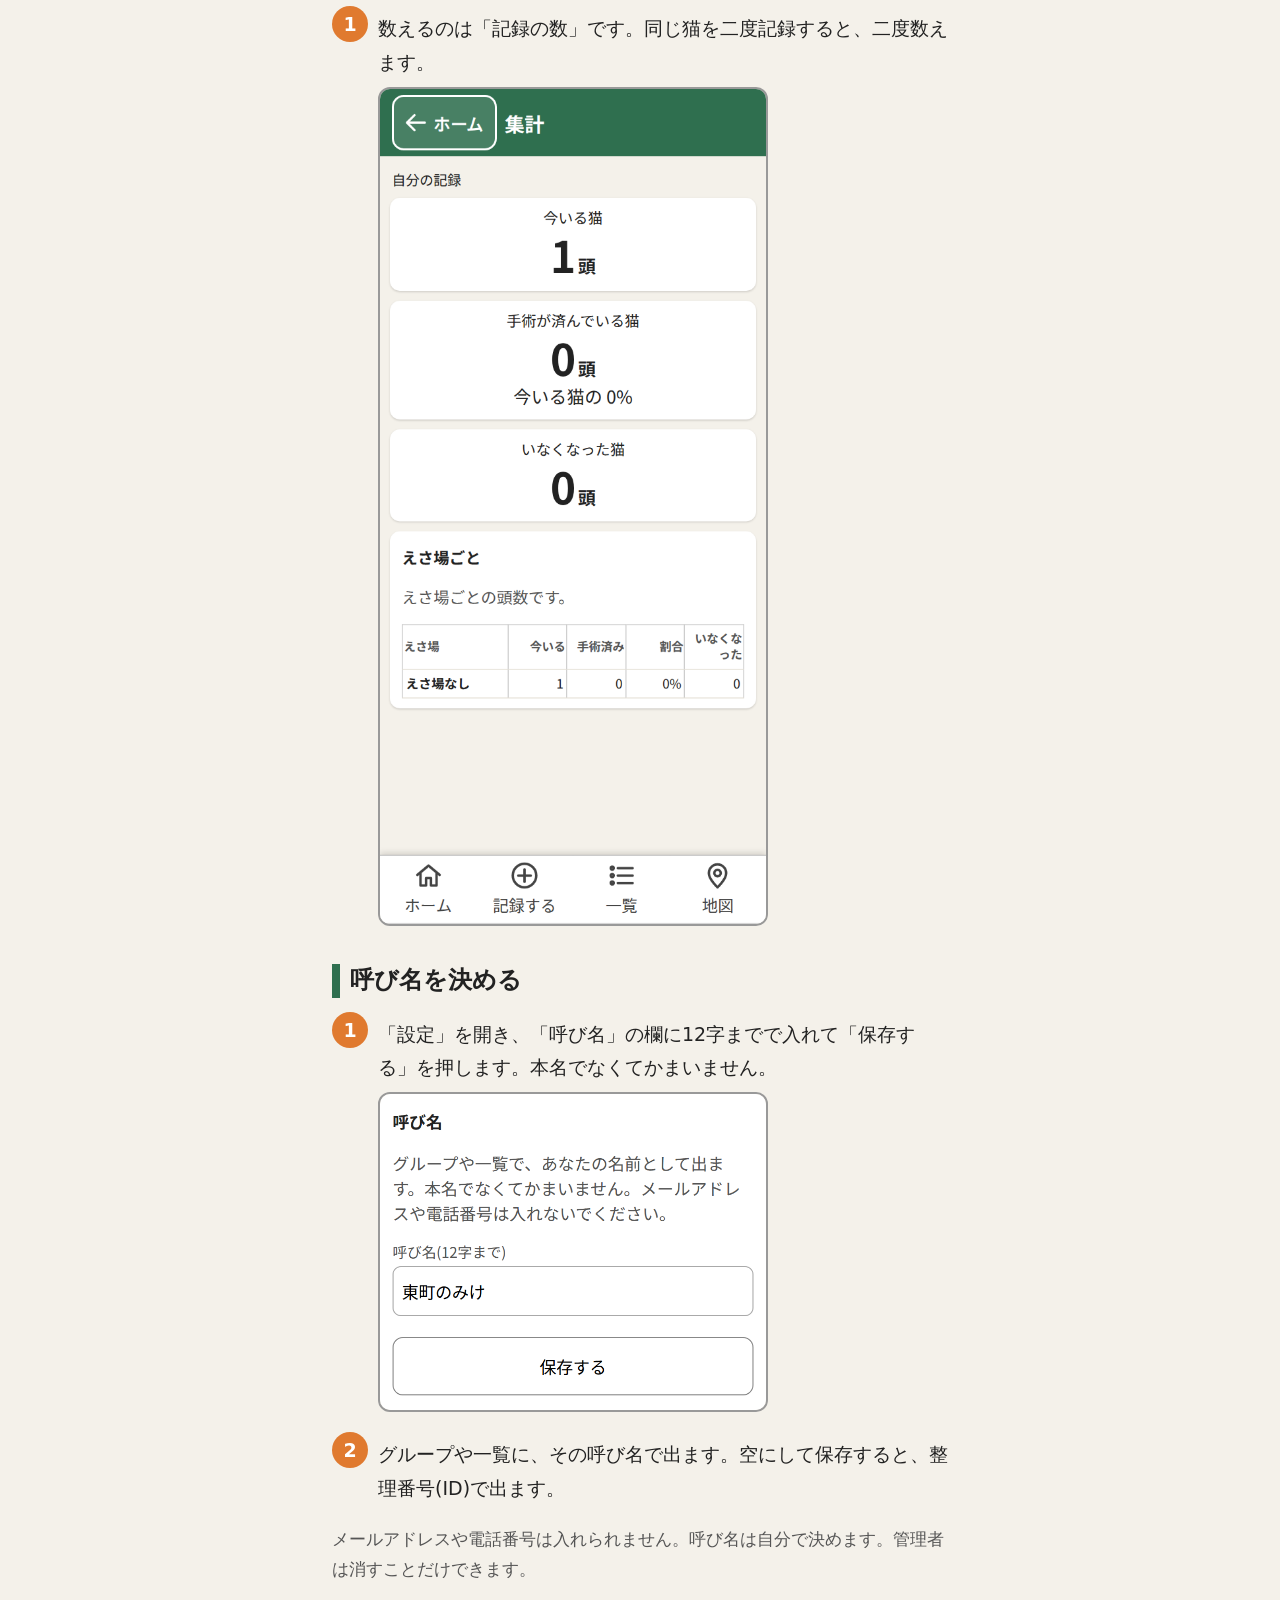
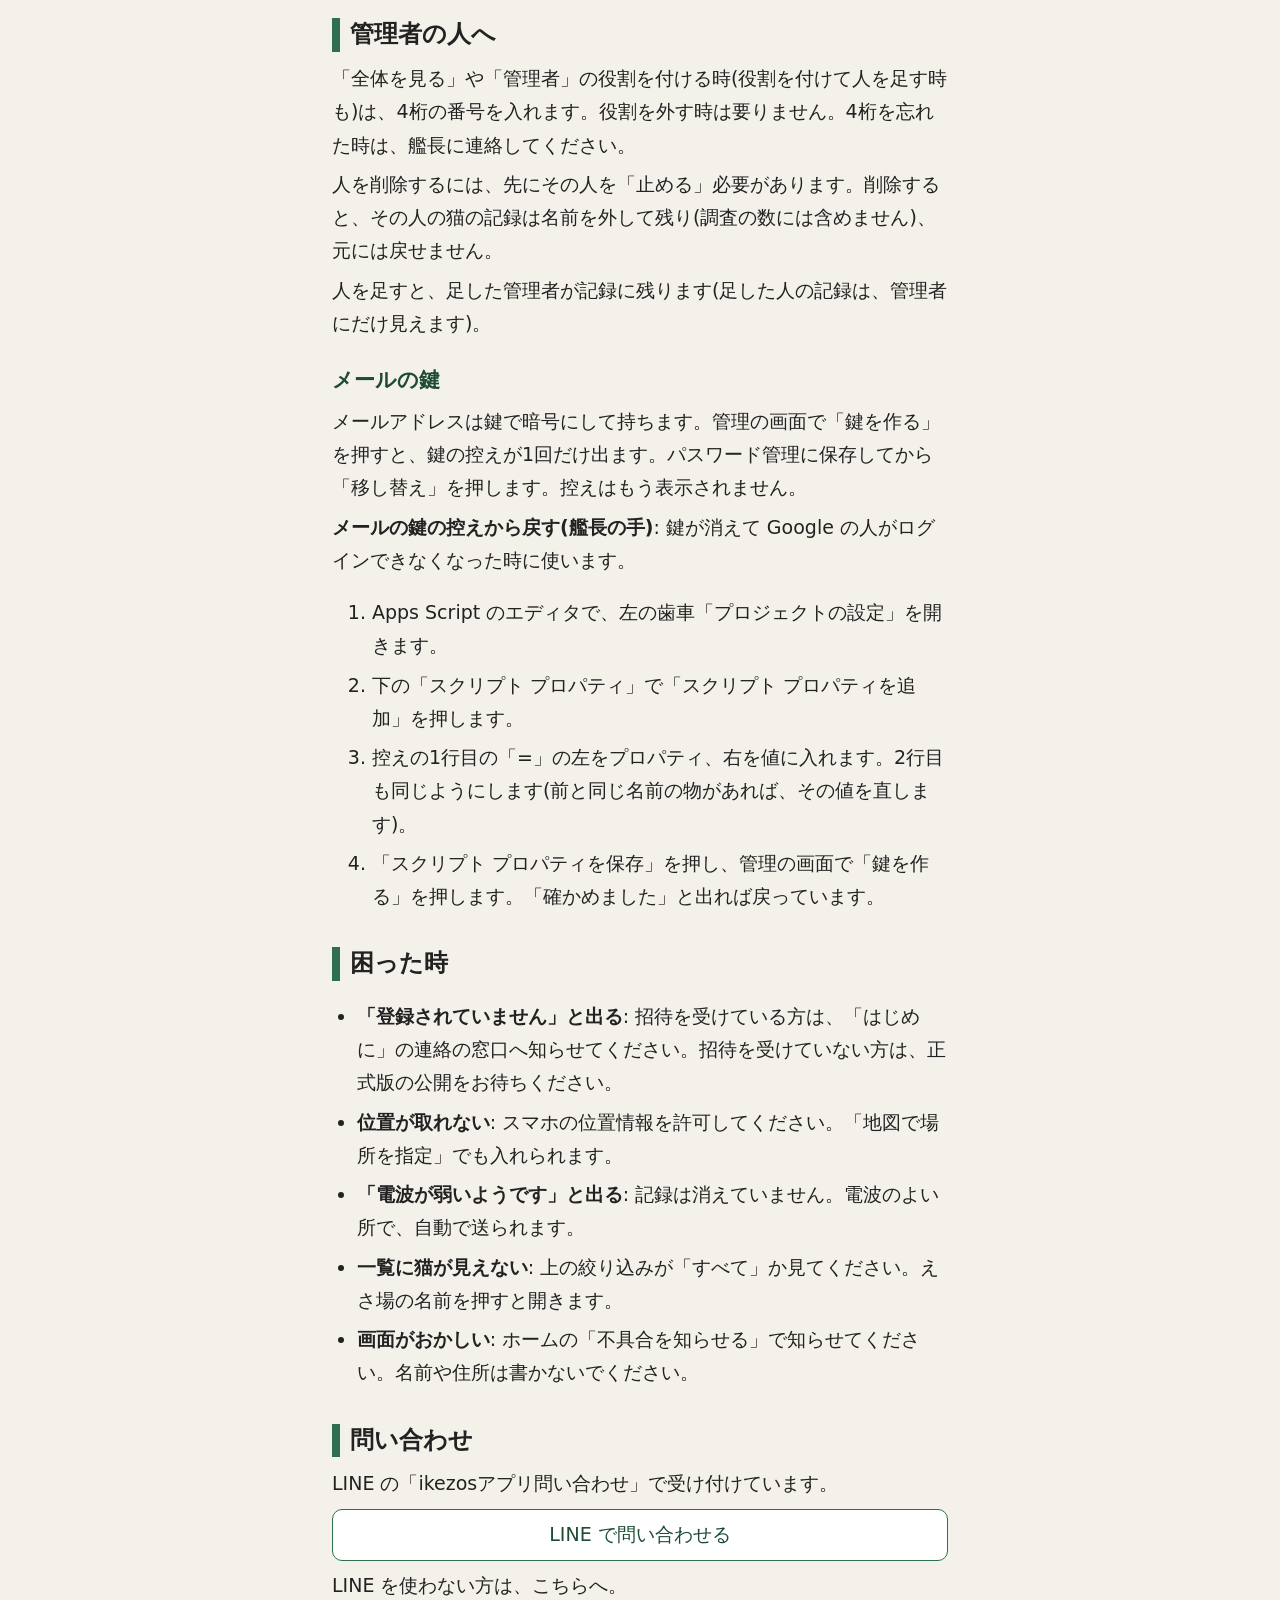
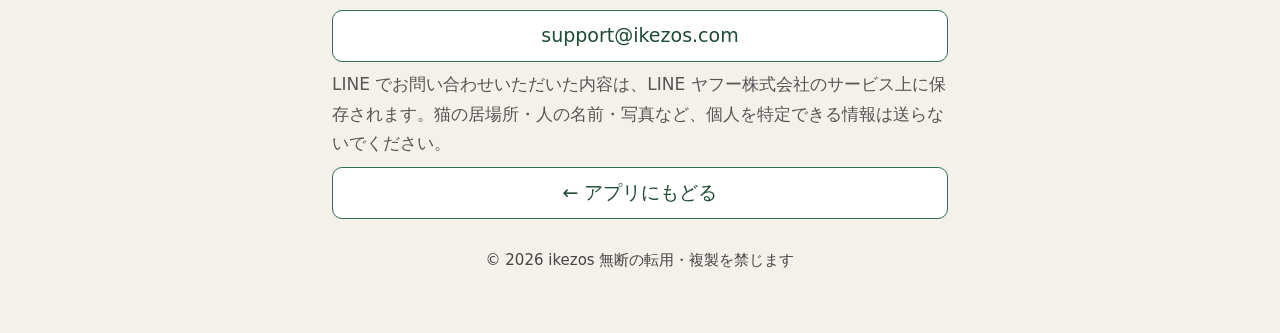
==== commit 197b0b97: "まちねこ帳 v60 を公開(Pi の予備の道・P20261104T232519Z-E16CE6)" ====
--- a/help.html
+++ b/help.html
@@ -37,6 +37,7 @@
 <nav class="toc card"><b>目次</b><ol><li><a href="#start">はじめに</a></li><li><a href="#record">猫を記録する</a></li><li><a href="#again">また見かけた</a></li><li><a href="#fix">直す・状態が変わった</a></li><li><a href="#listmap">一覧と地図</a></li><li><a href="#stats">集計</a></li><li><a href="#nick">呼び名を決める</a></li><li><a href="#admin">管理者の人へ</a></li><li><a href="#help">困った時</a></li><li><a href="#contact">問い合わせ</a></li></ol></nav>
 <section id="start"><h2>はじめに</h2>
 <p>見かけた猫を、スマホで記録するアプリです。電波が無い所でも記録できます。電波があると、自動で送られます。</p>
+<p class="osnote">使えるスマホ: iPhone は iOS 13.4 以上、Android は 5.0 以上(Chrome を最新にしてください)。</p>
 <div class="warn"><b>人の名前や住所は、どこにも書かないでください。</b></div>
 <div class="card" id="apply"><h3>招待を受けた方へ: 連絡の窓口</h3>
 <p>先行版は、招待を受けた方だけがお試しいただけます。それ以外の方は、正式版の公開をお待ちください。招待を受けた方は、公式 LINE かメールで、次の2つを送ってください。管理者が登録します。</p>
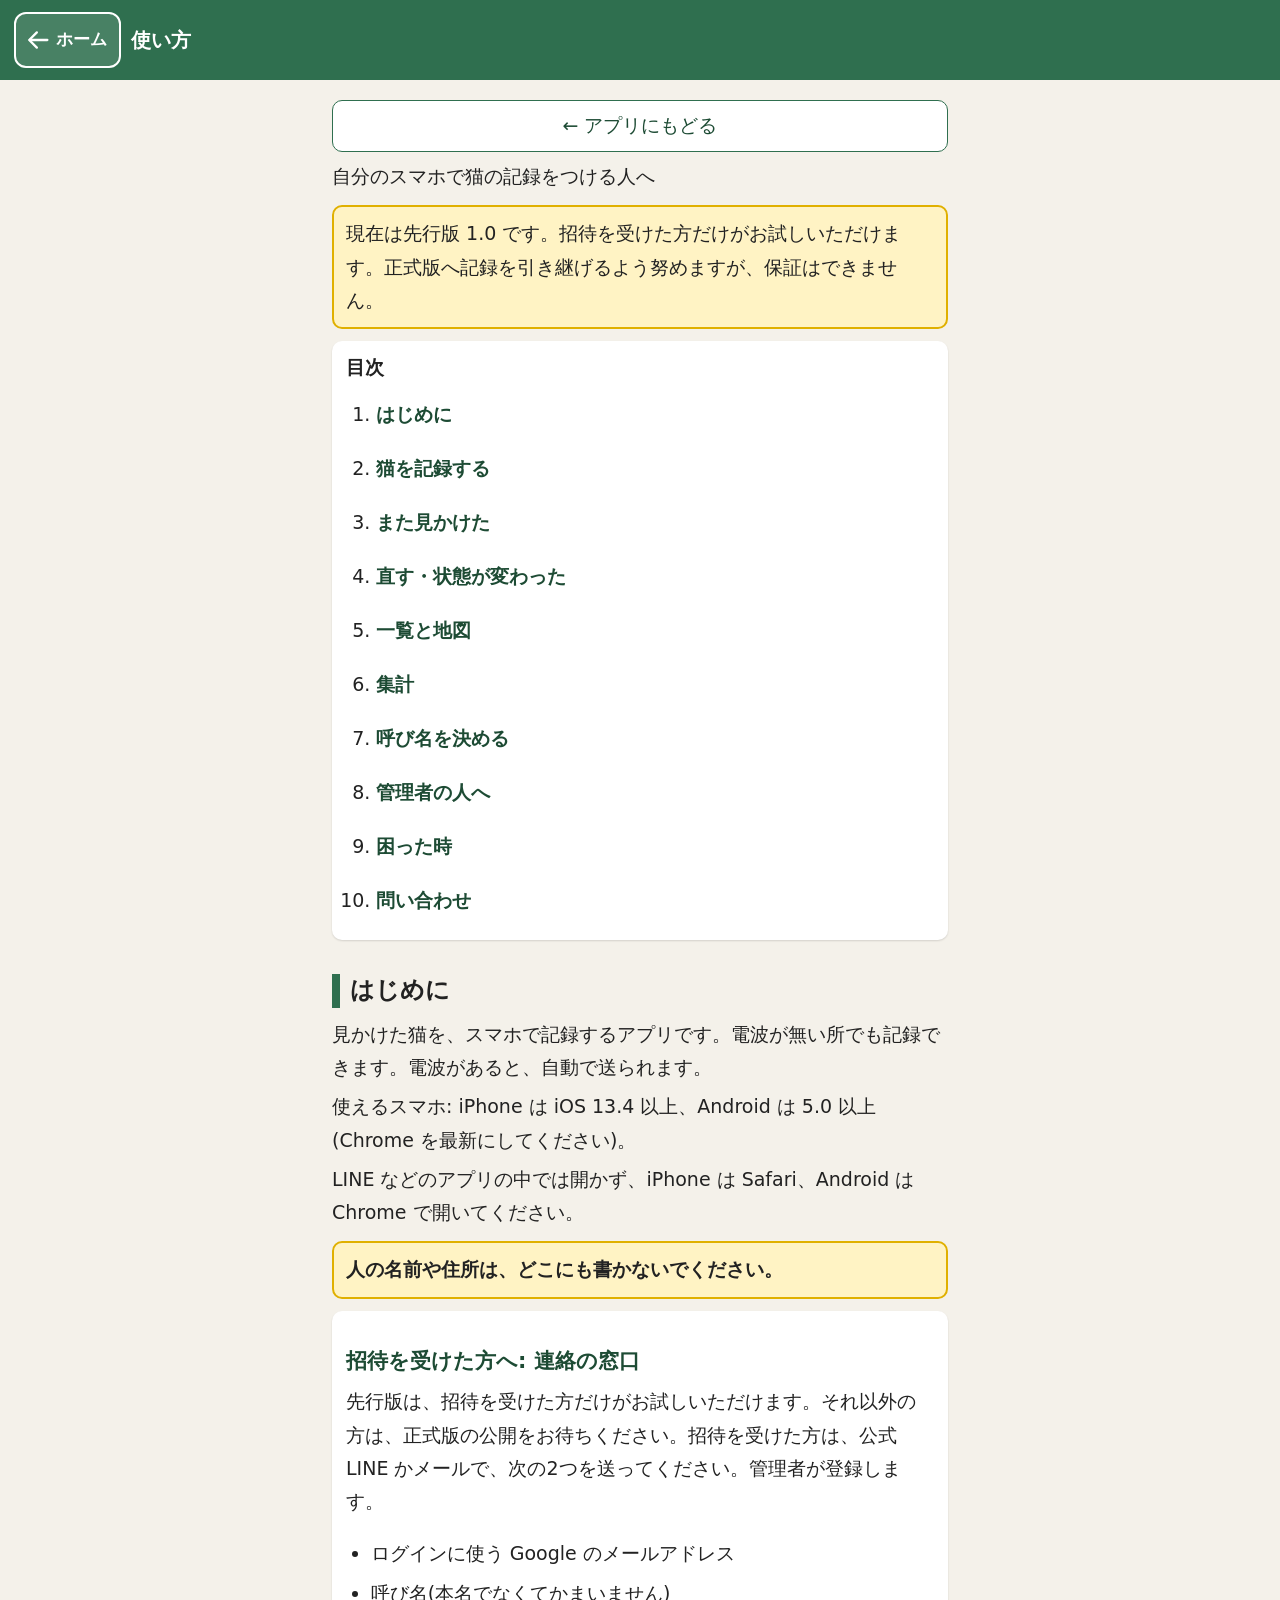
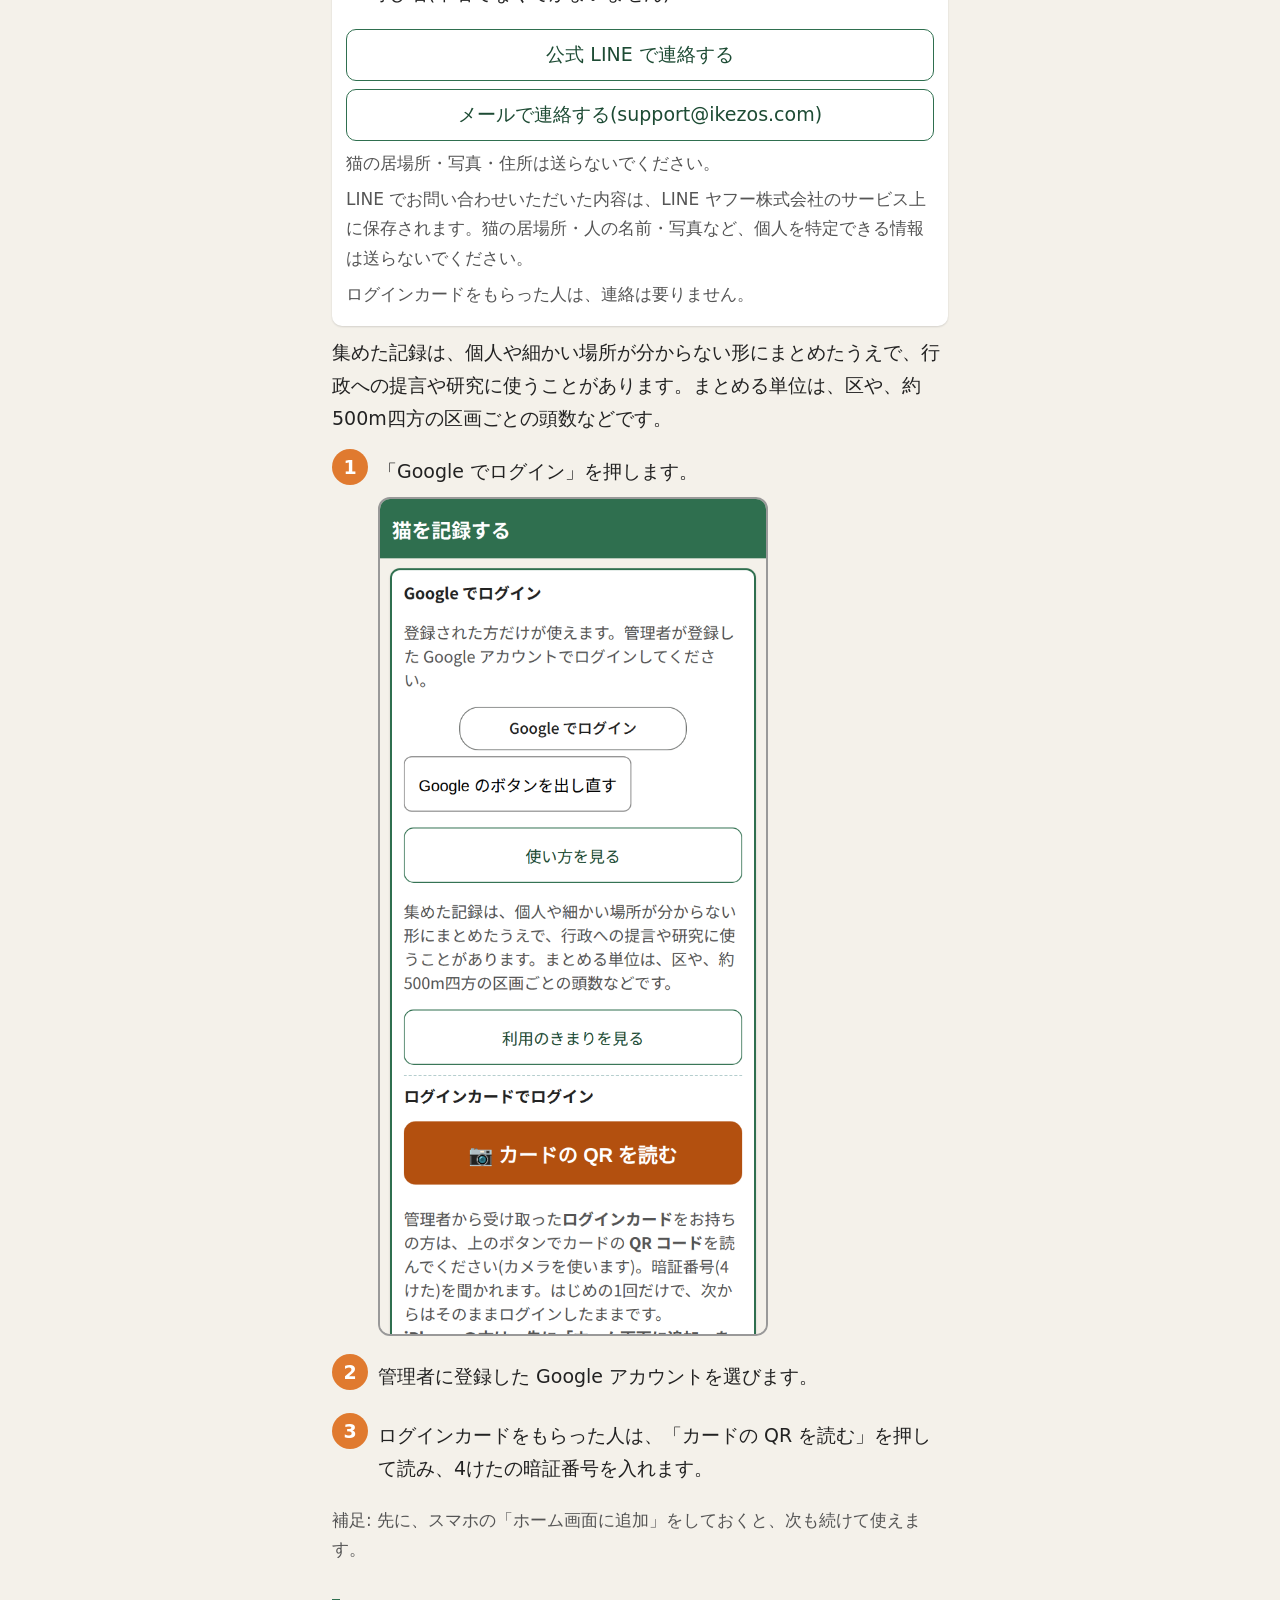
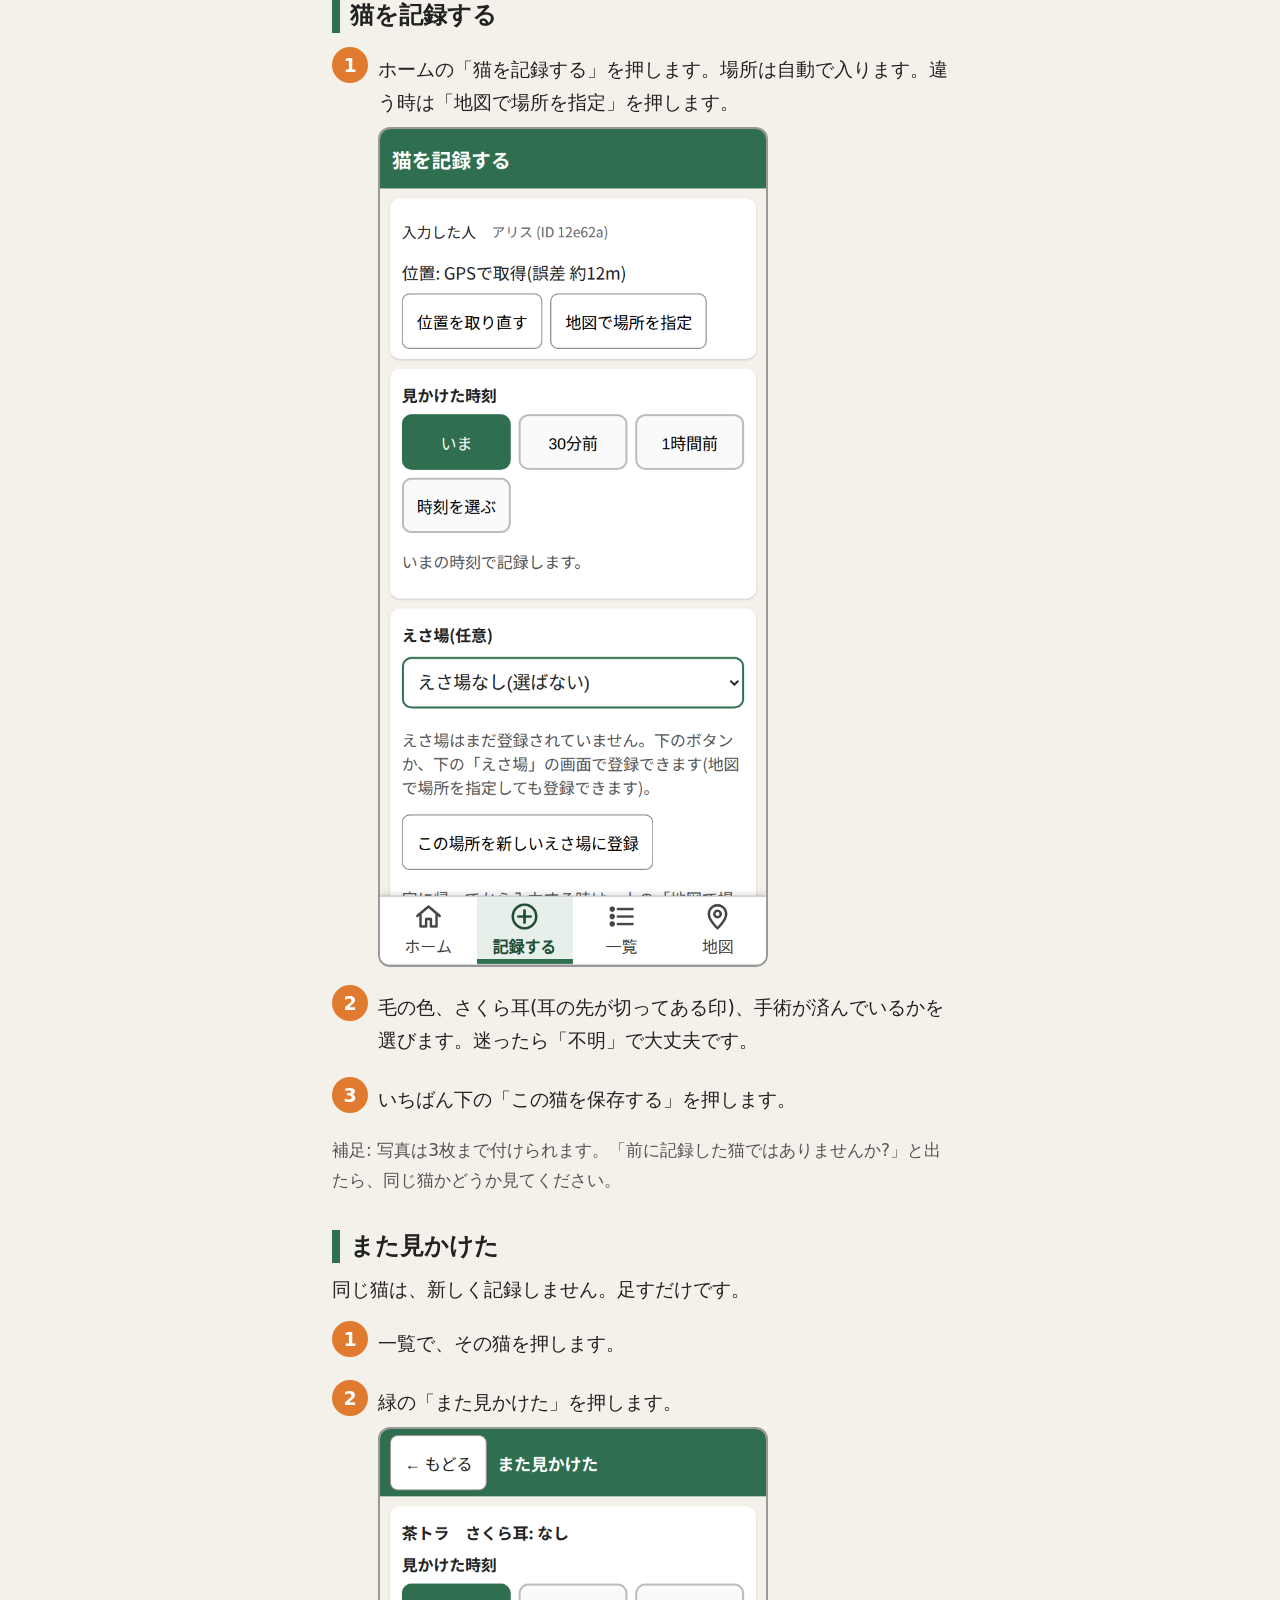
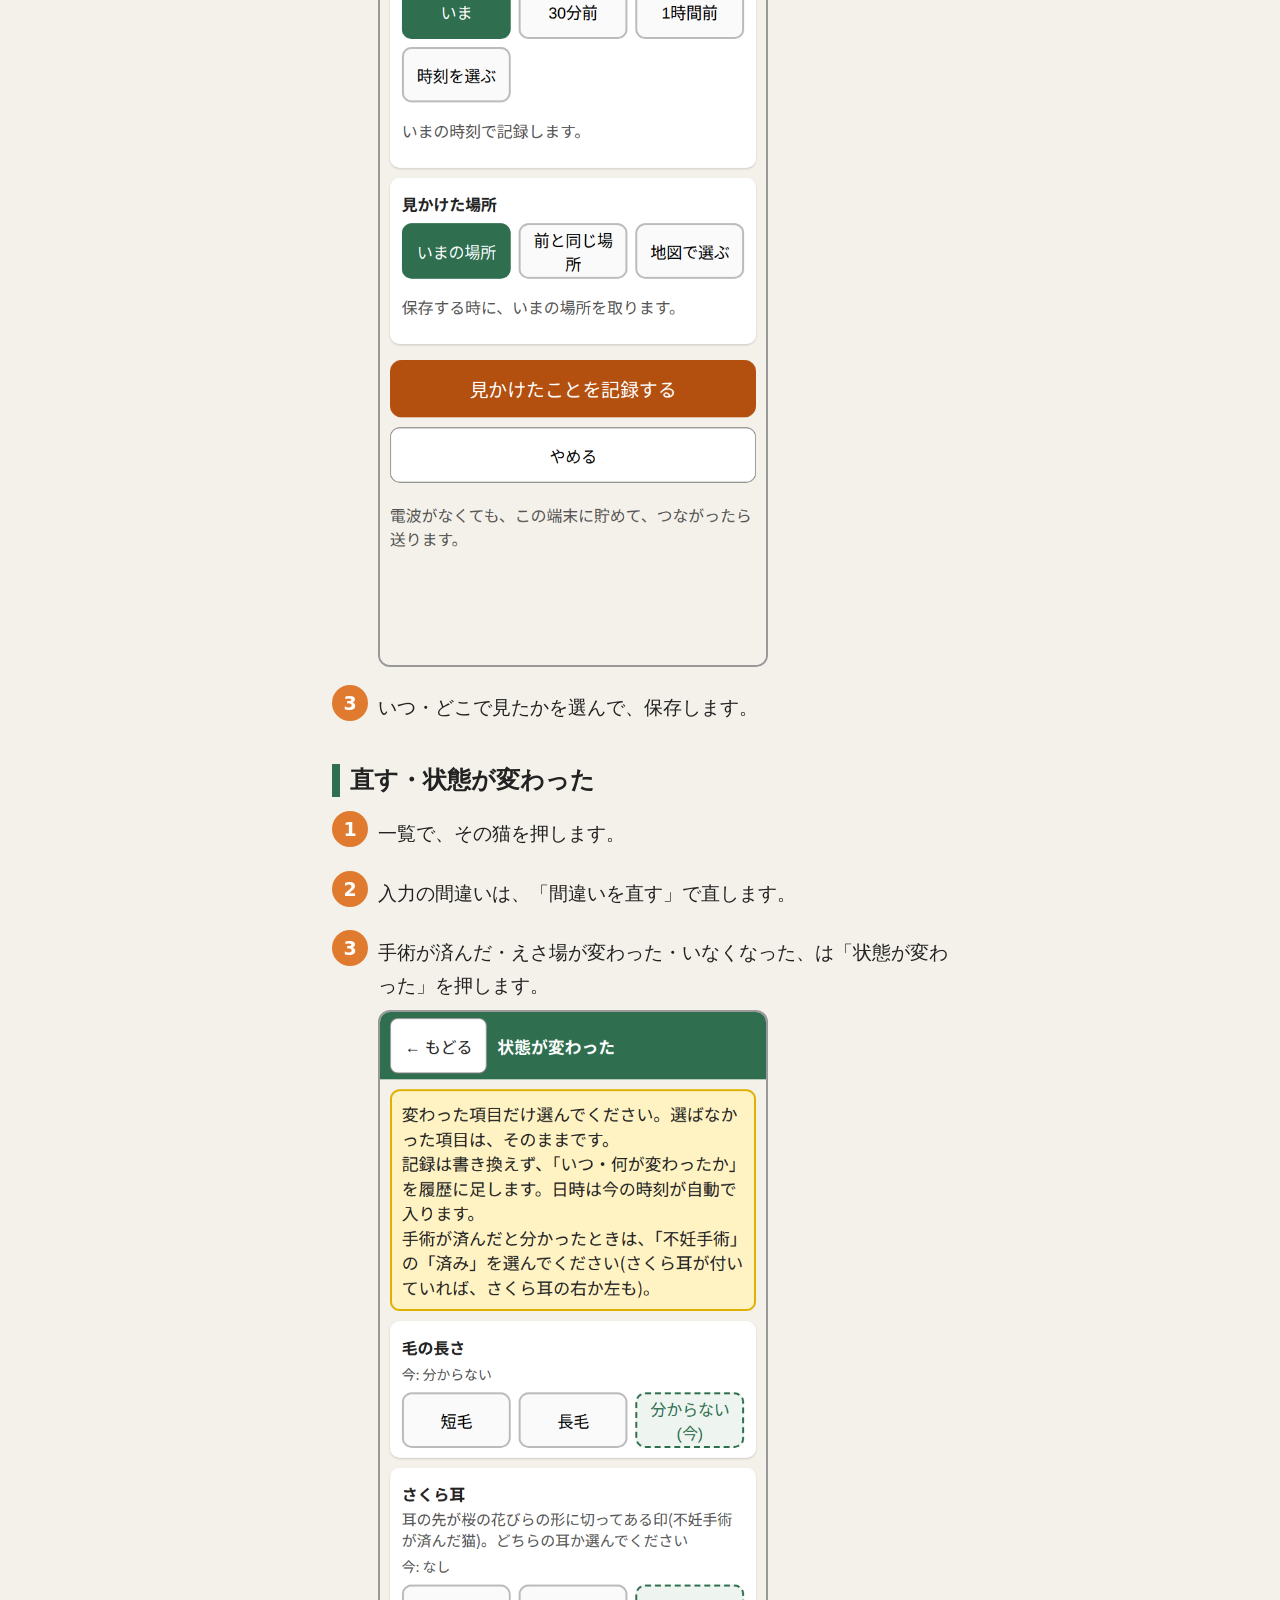
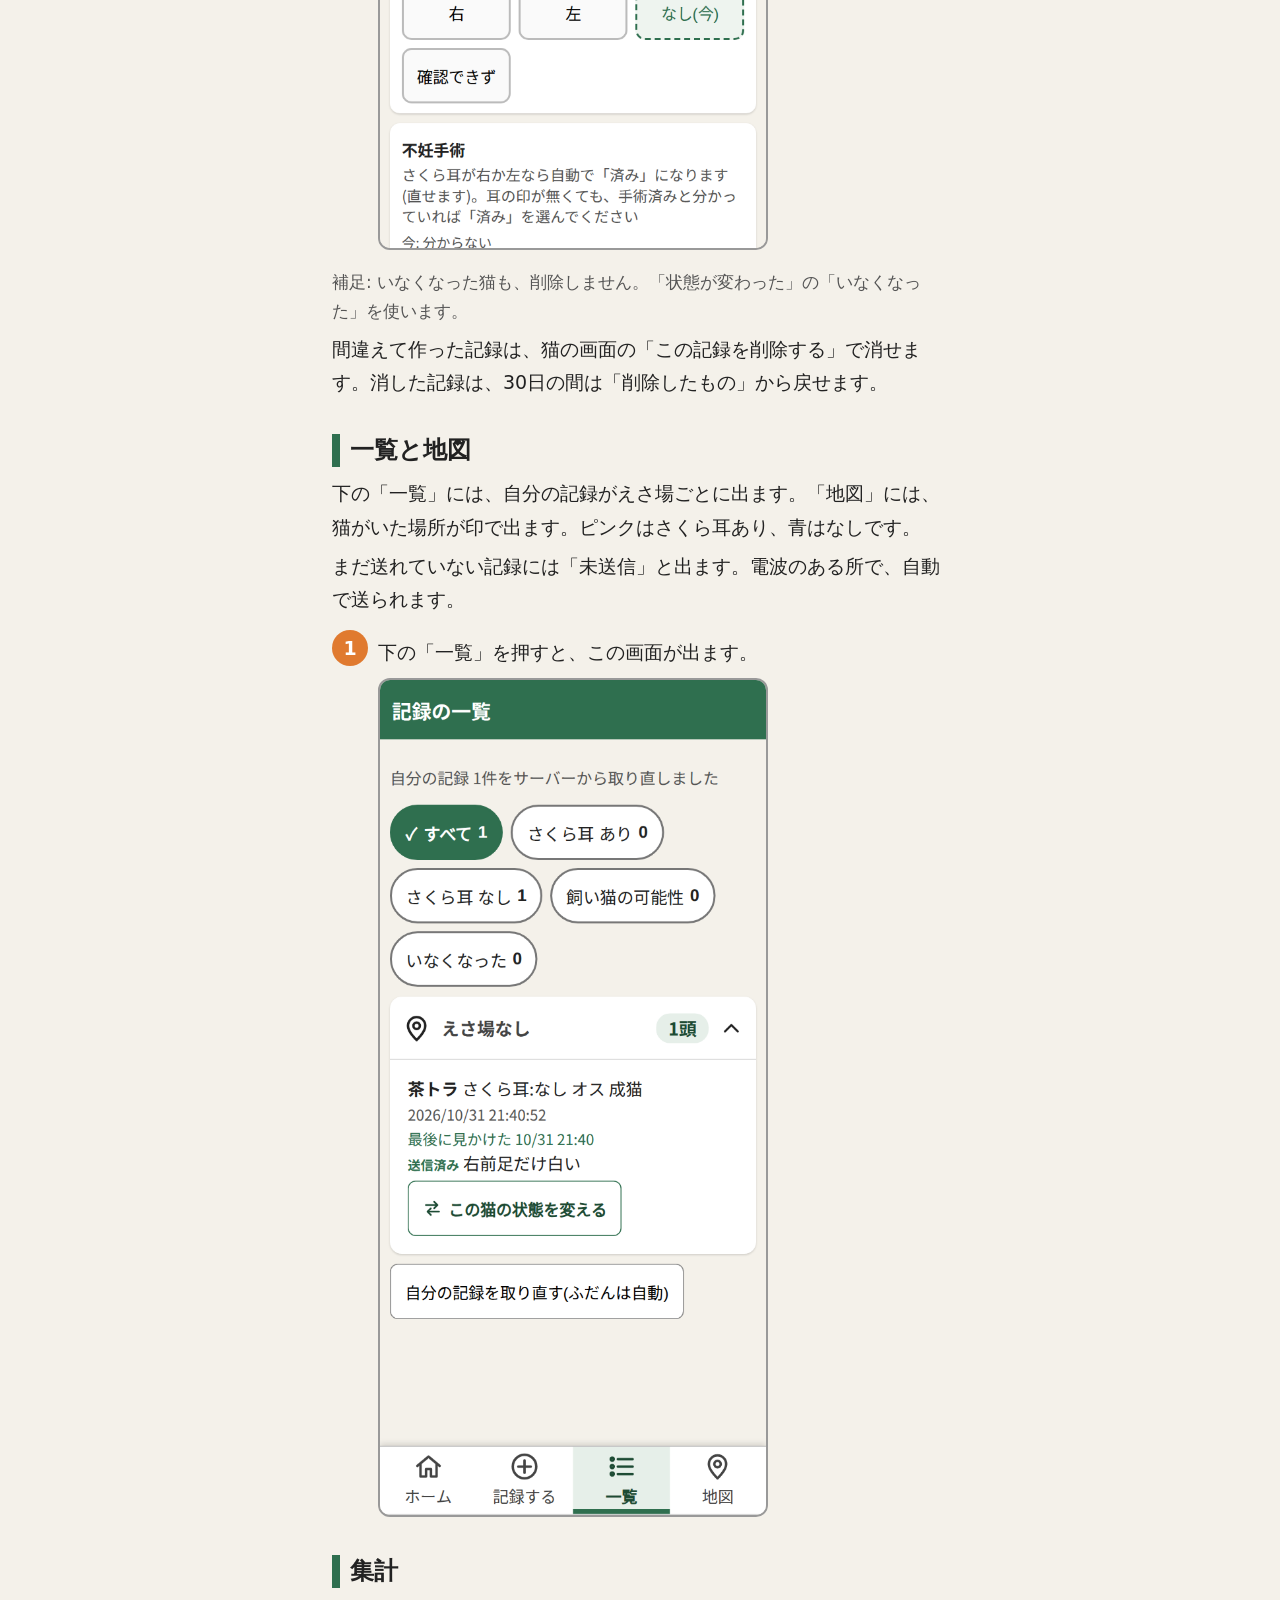
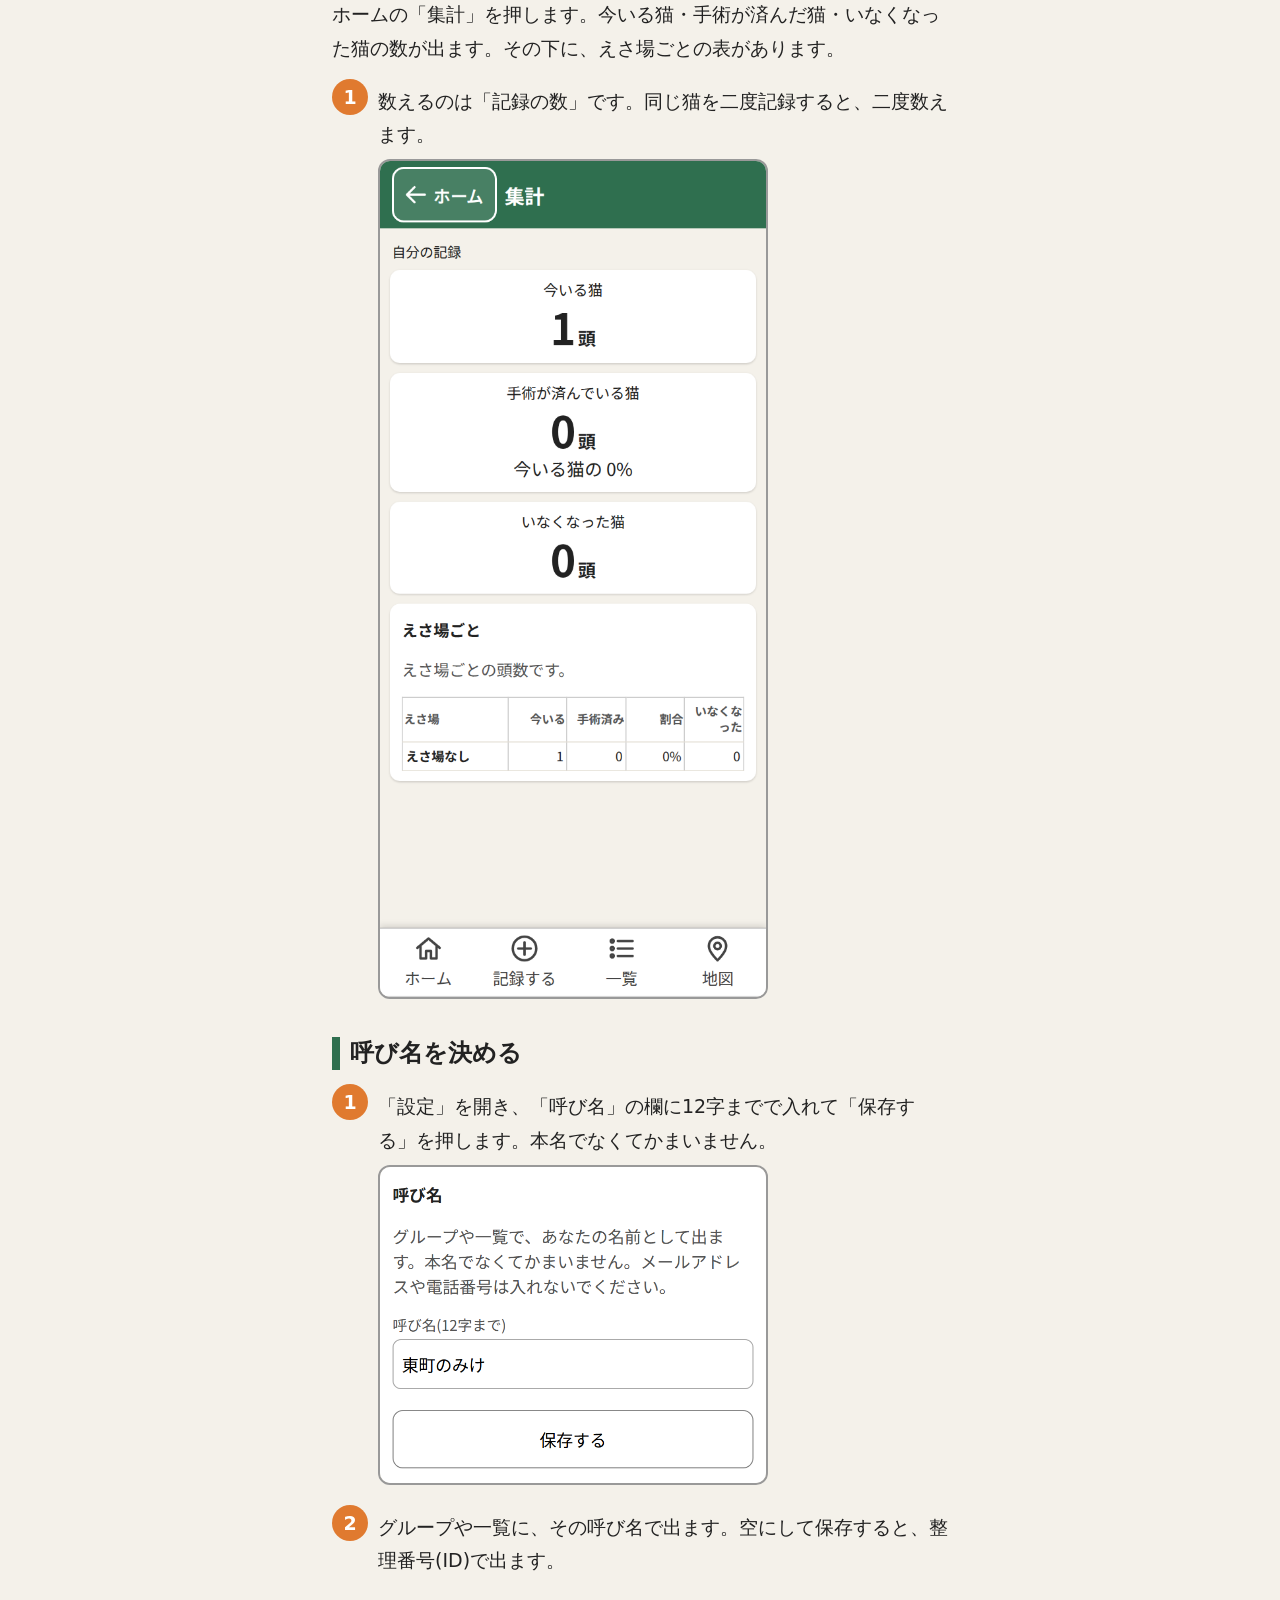
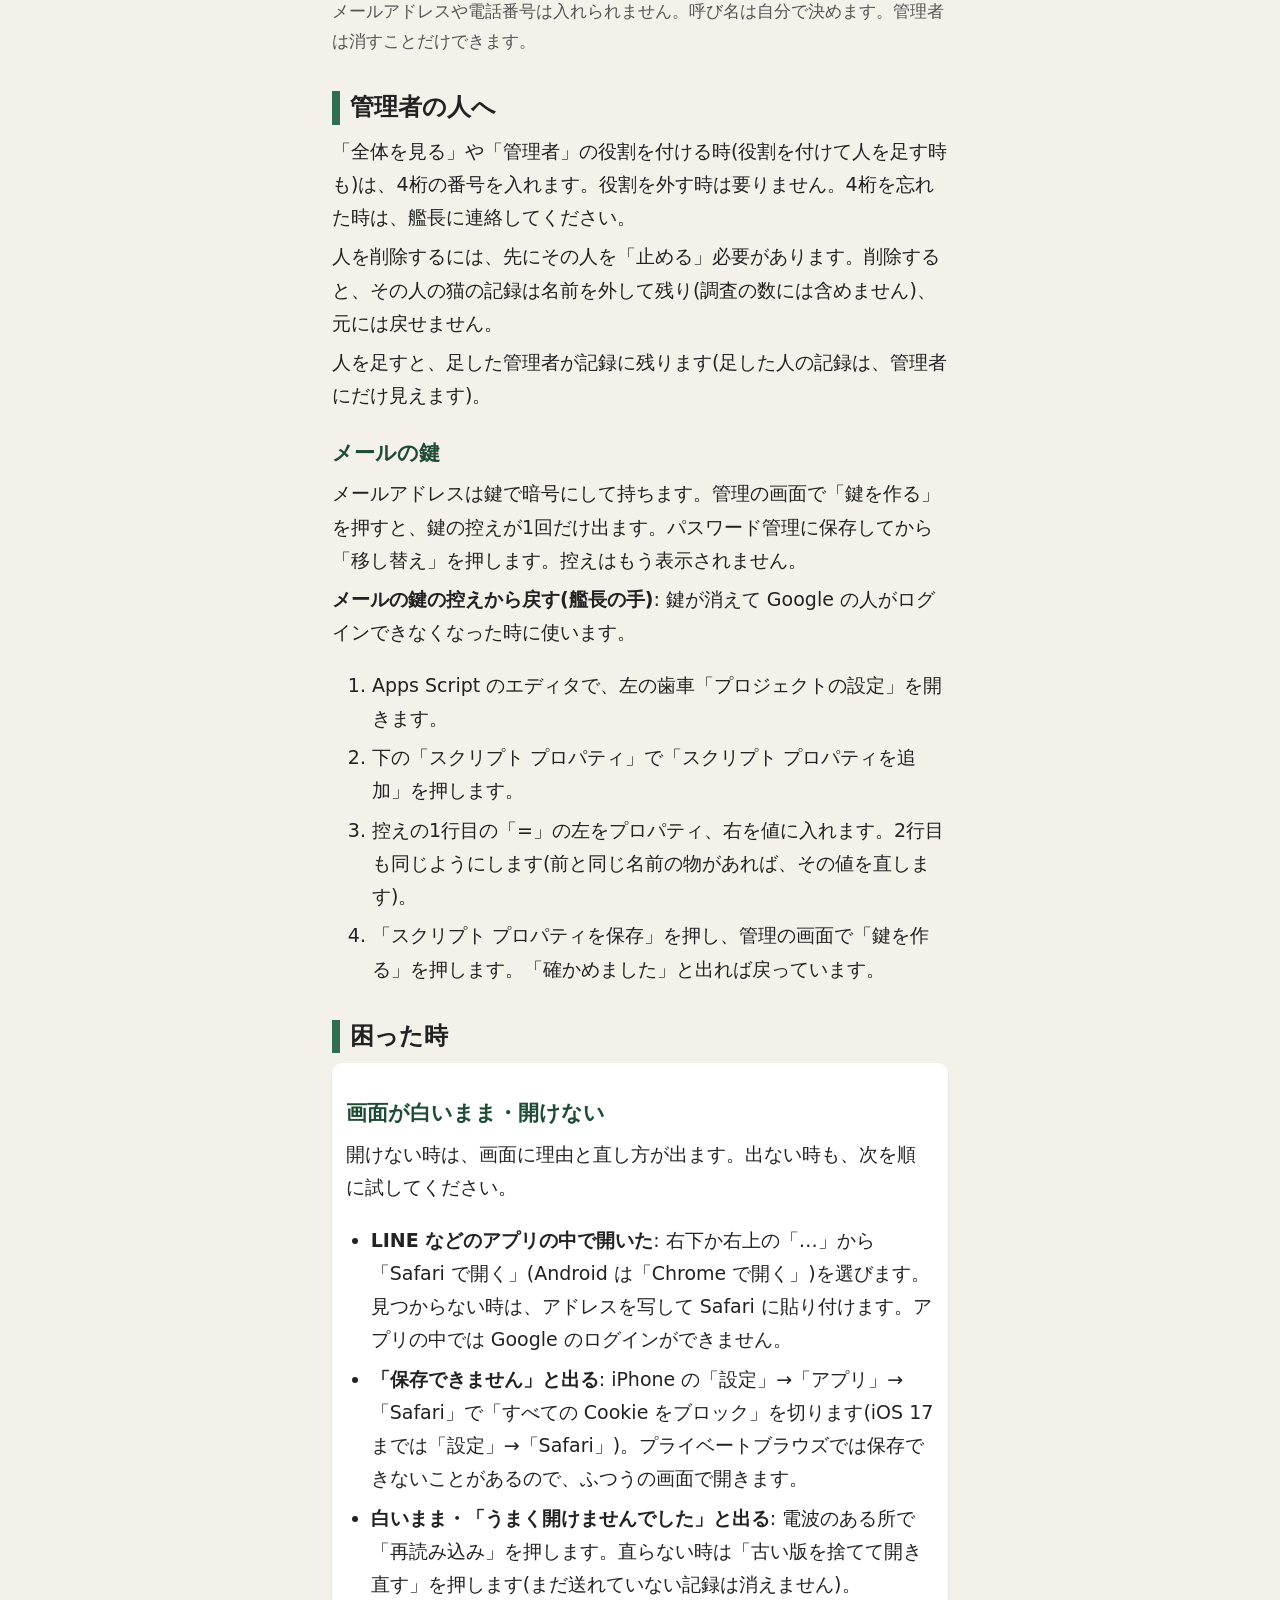
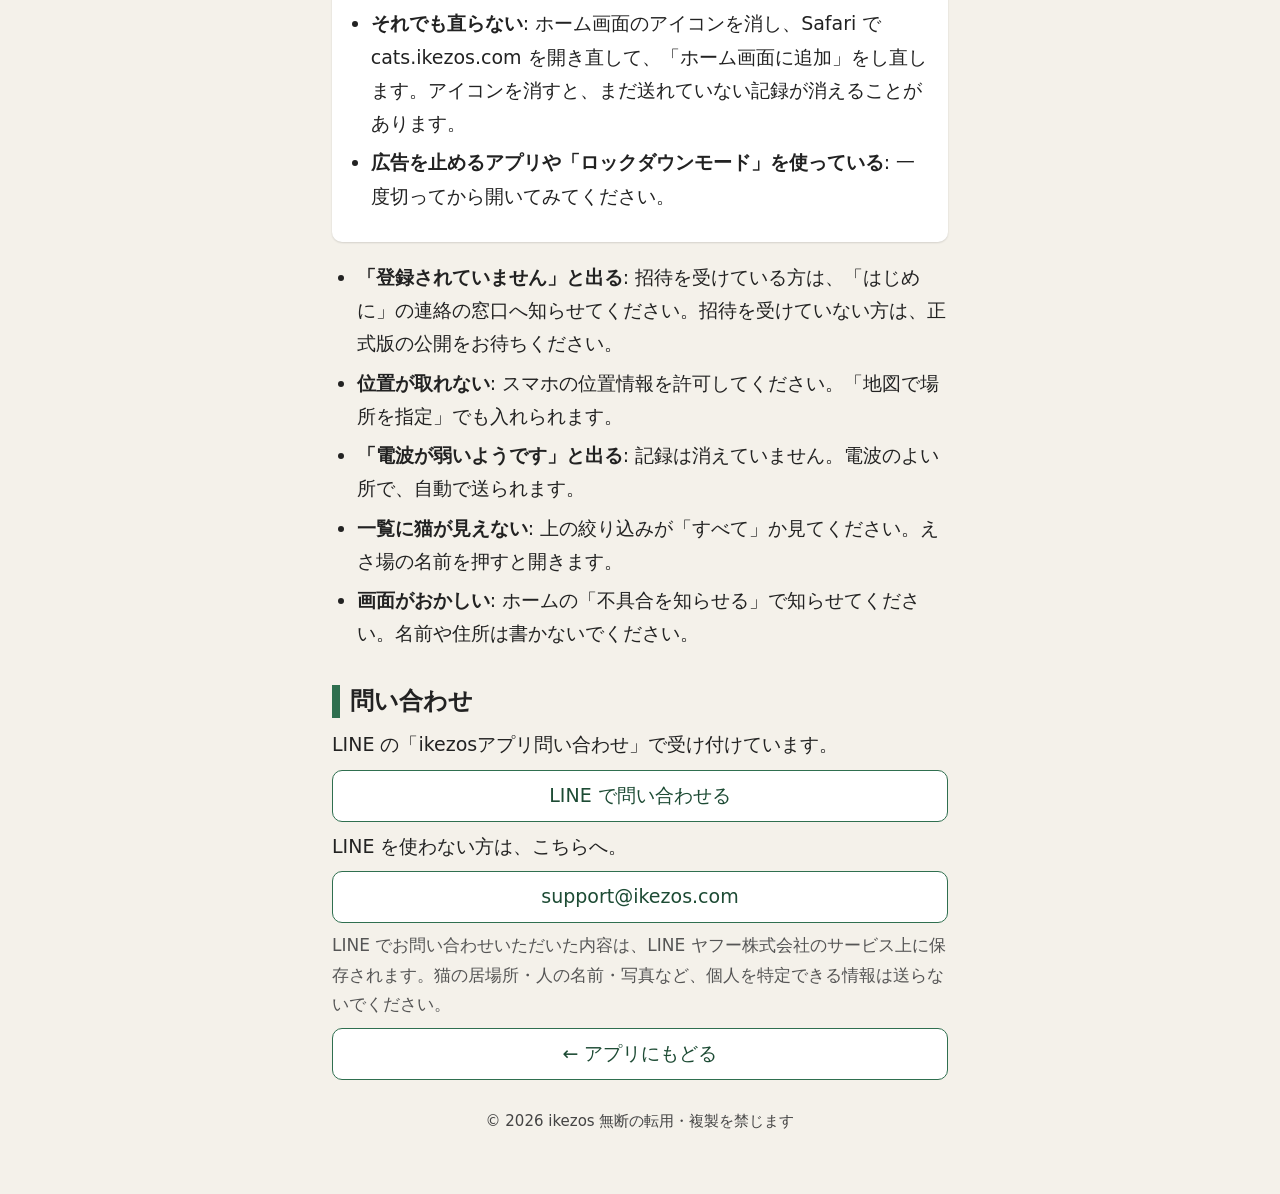
==== commit 11783f4a: "まちねこ帳 v61 を公開(Pi の予備の道・P20261110T211523Z-B85FE6)" ====
--- a/help.html
+++ b/help.html
@@ -38,6 +38,7 @@
 <section id="start"><h2>はじめに</h2>
 <p>見かけた猫を、スマホで記録するアプリです。電波が無い所でも記録できます。電波があると、自動で送られます。</p>
 <p class="osnote">使えるスマホ: iPhone は iOS 13.4 以上、Android は 5.0 以上(Chrome を最新にしてください)。</p>
+<p class="osnote" id="openin">LINE などのアプリの中では開かず、iPhone は Safari、Android は Chrome で開いてください。</p>
 <div class="warn"><b>人の名前や住所は、どこにも書かないでください。</b></div>
 <div class="card" id="apply"><h3>招待を受けた方へ: 連絡の窓口</h3>
 <p>先行版は、招待を受けた方だけがお試しいただけます。それ以外の方は、正式版の公開をお待ちください。招待を受けた方は、公式 LINE かメールで、次の2つを送ってください。管理者が登録します。</p>
@@ -91,6 +92,9 @@
 <li>控えの1行目の「=」の左をプロパティ、右を値に入れます。2行目も同じようにします(前と同じ名前の物があれば、その値を直します)。</li>
 <li>「スクリプト プロパティを保存」を押し、管理の画面で「鍵を作る」を押します。「確かめました」と出れば戻っています。</li></ol></section>
 <section id="help"><h2>困った時</h2>
+<div class="card" id="white"><h3>画面が白いまま・開けない</h3>
+<p>開けない時は、画面に理由と直し方が出ます。出ない時も、次を順に試してください。</p>
+<ul><li><b>LINE などのアプリの中で開いた</b>: 右下か右上の「…」から「Safari で開く」(Android は「Chrome で開く」)を選びます。見つからない時は、アドレスを写して Safari に貼り付けます。アプリの中では Google のログインができません。</li><li><b>「保存できません」と出る</b>: iPhone の「設定」→「アプリ」→「Safari」で「すべての Cookie をブロック」を切ります(iOS 17 までは「設定」→「Safari」)。プライベートブラウズでは保存できないことがあるので、ふつうの画面で開きます。</li><li><b>白いまま・「うまく開けませんでした」と出る</b>: 電波のある所で「再読み込み」を押します。直らない時は「古い版を捨てて開き直す」を押します(まだ送れていない記録は消えません)。</li><li><b>それでも直らない</b>: ホーム画面のアイコンを消し、Safari で cats.ikezos.com を開き直して、「ホーム画面に追加」をし直します。アイコンを消すと、まだ送れていない記録が消えることがあります。</li><li><b>広告を止めるアプリや「ロックダウンモード」を使っている</b>: 一度切ってから開いてみてください。</li></ul></div>
 <ul><li><b>「登録されていません」と出る</b>: 招待を受けている方は、「はじめに」の連絡の窓口へ知らせてください。招待を受けていない方は、正式版の公開をお待ちください。</li><li><b>位置が取れない</b>: スマホの位置情報を許可してください。「地図で場所を指定」でも入れられます。</li><li><b>「電波が弱いようです」と出る</b>: 記録は消えていません。電波のよい所で、自動で送られます。</li><li><b>一覧に猫が見えない</b>: 上の絞り込みが「すべて」か見てください。えさ場の名前を押すと開きます。</li><li><b>画面がおかしい</b>: ホームの「不具合を知らせる」で知らせてください。名前や住所は書かないでください。</li></ul></section>
 <section id="contact"><h2>問い合わせ</h2>
 <p>LINE の「ikezosアプリ問い合わせ」で受け付けています。</p>
